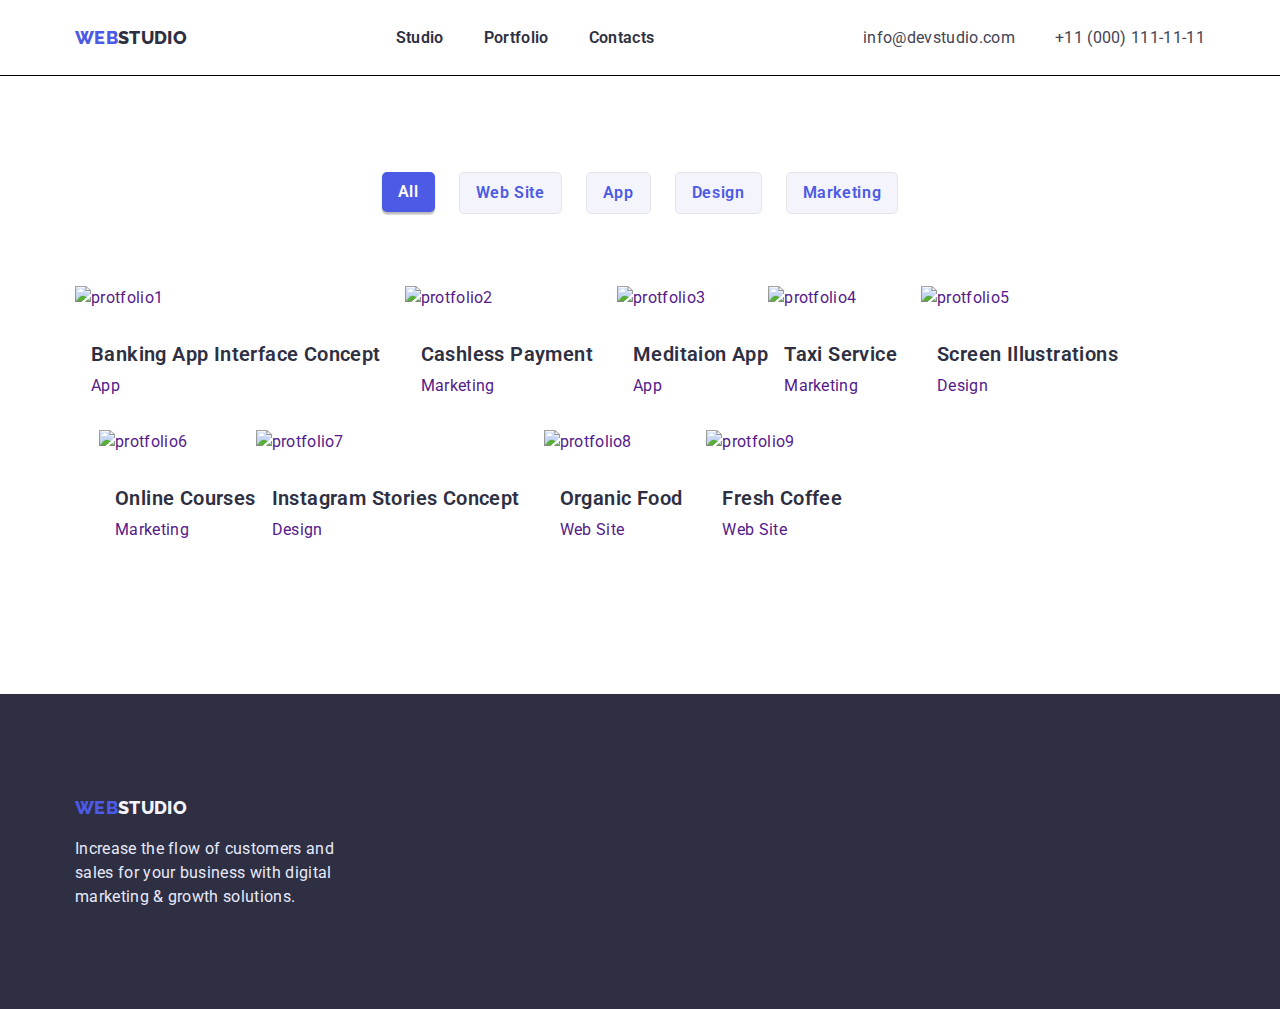
==== portfolio.html @ b4f987e5 "Update project 2 => project 3" ====
<!DOCTYPE html>
<html lang="en">
  <head>
    <meta charset="UTF-8" />
    <meta http-equiv="X-UA-Compatible" content="IE=edge" />
    <meta name="viewport" content="width=device-width, initial-scale=1.0" />
    <title>Document</title>
    <link rel="preconnect" href="https://fonts.googleapis.com" />
    <link rel="preconnect" href="https://fonts.gstatic.com" crossorigin />
    <link
      href="https://fonts.googleapis.com/css2?family=Raleway:wght@800&family=Roboto:wght@400;500;700&display=swap"
      rel="stylesheet"
    />
    <link rel="stylesheet" href="./css/style.css" />
  </head>
  <body>
    <header>
      <div class="container">
        <a class="logo link" href="./index.html"><span>web</span>studio</a>
        <nav class="nav">
          <ul class="nav-menu list">
            <li class="item">
              <a class="link" href="./index.html">Studio</a>
            </li>
            <li class="item">
              <a class="link" href="./portfolio.html">Portfolio</a>
            </li>
            <li class="item"><a class="link" href="">Contacts</a></li>
          </ul>
        </nav>
        <ul class="contacts list">
          <li class="item">
            <a class="link" href="mailto:info@devstudio.com"
              >info@devstudio.com</a
            >
          </li>
          <li class="item">
            <a class="link" href="tel:+110001111111">+11 (000) 111-11-11</a>
          </li>
        </ul>
      </div>
    </header>
    <main>
      <section class="portfolio">
        <div class="container">
          <ul class="buttons list">
            <li class="item"><button class="button primary">All</button></li>
            <li class="item"><button class="button secondary">Web Site</button></li>
            <li class="item"><button class="button secondary">App</button></li>
            <li class="item"><button class="button secondary">Design</button></li>
            <li class="item"><button class="button secondary">Marketing</button></li>
          </ul>
          
  
          <ul class="cards-projects list">
            <li class="item">
              <a class="link" href="">
                <img
                  src="./images/portfolio/protfolio1.jpg"
                  alt="protfolio1"
                  width="360"
                  height="300"
                />
                <div class="card-content">
                  <h3 class="title">Banking App Interface Concept</h3>
                  <p class="text">App</p>
                </div>
              </a>
            </li>
            <li class="item">
              <a class="link" href="">
                <img
                  src="./images/portfolio/protfolio2.jpg"
                  alt="protfolio2"
                  width="360"
                  height="300"
                />
                <div class="card-content">
                <h3 class="title">Cashless Payment</h3>
                <p class="text">Marketing</p>
              </a>
            </div>
            </li>
            <li class="item">
              <a class="link" href="">
                <img
                  src="./images/portfolio/protfolio3.jpg"
                  alt="protfolio3"
                  width="360"
                  height="300"
                />
                <div class="card-content">
                <h3 class="title">Meditaion App</h3>
                <p class="text">App</p>
              </a>
            </div>
            </li>
            <li class="item">
              <a class="link" href="">
                <img
                  src="./images/portfolio/protfolio4.jpg"
                  alt="protfolio4"
                  width="360"
                  height="300"
                />
                <div class="card-content">
                <h3 class="title">Taxi Service</h3>
                <p class="text">Marketing</p>
              </a>
            </div>
            </li>
            <li class="item">
              <a class="link" href="">
                <img
                  src="./images/portfolio/protfolio5.jpg"
                  alt="protfolio5"
                  width="360"
                  height="300"
                />
                <div class="card-content">
                <h3 class="title">Screen Illustrations</h3>
                <p class="text">Design</p>
              </a>
            </div>
            </li>
            <li class="item">
              <a class="link" href="">
                <img
                  src="./images/portfolio/protfolio6.jpg"
                  alt="protfolio6"
                  width="360"
                  height="300"
                />
                <div class="card-content">
                <h3 class="title">Online Courses</h3>
                <p class="text">Marketing</p>
              </a>
            </div>
            </li>
            <li class="item">
              <a class="link" href="">
                <img
                  src="./images/portfolio/protfolio7.jpg"
                  alt="protfolio7"
                  width="360"
                  height="300"
                />
                <div class="card-content">
                <h3 class="title">Instagram Stories Concept</h3>
                <p class="text">Design</p>
              </a>
            </div>
            </li>
            <li class="item">
              <a class="link" href="">
                <img
                  src="./images/portfolio/protfolio8.jpg"
                  alt="protfolio8"
                  width="360"
                  height="300"
                />
                <div class="card-content">
                <h3 class="title">Organic Food</h3>
                <p class="text">Web Site</p>
              </a>
            </div>
            </li>
            <li class="item">
              <a class="link" href="">
                <img
                  src="./images/portfolio/protfolio9.jpg"
                  alt="protfolio9"
                  width="360"
                  height="300"
                />
                <div class="card-content">
                <h3 class="title">Fresh Coffee</h3>
                <p class="text">Web Site</p>
              </a>
            </div>
            </li>
          </ul>
        </div>
      </section>
    </main>
    <footer>
      <div class="footer">
        <div class="container">
          <div class="box-footer">
            <a class="logo link" href="./index.html"><span>web</span>studio</a>
            <p class="text">
              Increase the flow of customers and sales for your business with
              digital marketing & growth solutions.
            </p>
          </div>
        </div>
      </div>
    </footer>
  </body>
</html>
---- css/style.css ----
:root {
  --text: #434455;
  --dark: #2e2f42;
  --primary-brand: #4d5ae5;
  --light: #f4f4fd;
  --accent: #e7e9fc;
  --secondary-color: #ffffff;
  --primary-bg-color: #ffffff;
  --portfolio-bg-color: #e5e5e5;
}

/* reset */

html {
  box-sizing: border-box;
}

*,
*::before,
*::after {
  box-sizing: inherit;
}

.list {
  list-style: none;
}

.link {
  text-decoration: none;
}

/* basic styles */

body {
  margin: 0;
  padding: 0;
  font-family: "Roboto", sans-serif;
  line-height: 1.5;
  letter-spacing: 0.02em;
  color: var(--text);
  background-color: var(--primary-bg-color);
}
h1 {
  margin-top: 0;
  margin-bottom: 0;
  font-size: 56px;
  font-weight: 600;
  line-height: 1.1;
  letter-spacing: 0.02em;
}

h2 {
  margin-top: 0;
  margin-bottom: 0;
  font-size: 36px;
  font-weight: 600;
  line-height: 1.1;
  letter-spacing: 0.02em;
}

h3 {
  margin-top: 0;
  margin-bottom: 0;
  font-size: 20px;
  font-weight: 600;
  line-height: 1.2;
  letter-spacing: 0.02em;
}

ul,
p {
  margin-top: 0;
  margin-bottom: 0;
}

ul {
  padding-inline-start: 0;
}

.container {
  width: 1160px;
  padding: 0 15px;
  margin: 0 auto;
}

/* header */

header > .container {
  padding-top: 24px;
  padding-bottom: 24px;
  display: flex;
  justify-content: space-between;
  align-items: center;
}

header {
  border-bottom: 1px solid #000000;
}
/* nav contacts */

.nav-menu {
  display: flex;
  justify-content: space-between;
}

.nav-menu > .item + .item,
.contacts > .item + .item {
  margin-left: 40px;
}

.contacts {
  display: flex;
  justify-content: space-between;
}

.logo {
  font-size: 18px;
  font-family: "Raleway", sans-serif;
  font-weight: 800;
  color: var(--dark);
  text-transform: uppercase;
}

.logo > span {
  color: var(--primary-brand);
}

.nav-menu .link {
  color: var(--dark);
  font-weight: 600;
}

.nav-menu .link:hover,
.nav-menu .link:focus {
  color: var(--text);
}

.nav-menu .link:active,
.contacts .link:active {
  color: var(--primary-brand);
}

.contacts .link {
  color: var(--text);
}

.contacts .link:hover,
.contacts .link:focus {
  color: var(--primary-brand);
}

/* main */

.header-section {
  margin-bottom: 120px;
  background-color: var(--dark);
}

.header-section .title {
  color: #ffffff;
  text-align: center;
}

.header-section > .container {
  padding: 192px 0;
  text-align: center;
}

.header-section h1 {
  margin-bottom: 48px;
}

/* title */

.title {
  color: var(--dark);
}

.section-team {
  background-color: var(--light);
}

/* portfolio */

.portfolio {
  padding-top: 96px;
  padding-bottom: 120px;
}

/* button */

.button {
  font-family: Roboto, sans-serif;
  font-size: 16px;
  font-weight: 600;
  line-height: 1.5;
  letter-spacing: 0.04em;
  cursor: pointer;
}

.header-section .button {
  padding: 16px 32px;
  align-items: center;
  line-height: 1.2;
  color: var(--secondary-color);
  background-color: var(--primary-brand);
  border: none;
  border-radius: 5px;
  /*box-shadow: 0px 4px 4px var(--dark);*/
}

.header-section .button:hover,
.header-section .button:focus {
  box-shadow: 0px 1px 6px rgba(46, 47, 66, 0.08),
    0px 1px 1px rgba(46, 47, 66, 0.16), 0px 2px 1px rgba(46, 47, 66, 0.08);
}

.header-section .button:active,
.buttons .button:active {
  background-color: #404bbf;
}

.button.primary {
  align-items: center;
  padding: 8px 16px;
  color: var(--secondary-color);
  background-color: var(--primary-brand);
  border: none;
  border-radius: 5px;
  box-shadow: 0px 3px 1px rgba(0, 0, 0, 0.1), 0px 2px 1px rgba(0, 0, 0, 0.08),
    0px 2px 2px rgba(0, 0, 0, 0.12);
}

.button.secondary {
  align-items: center;
  padding: 8px 16px;
  color: var(--primary-brand);
  background-color: var(--light);
  border: 1px solid var(--portfolio-bg-color);
  border-radius: 5px;
}

/* buttons */

.buttons {
  margin-bottom: 72px;
  display: flex;
  justify-content: center;
}

.buttons > .item + .item {
  margin-left: 24px;
}

.buttons .button:hover,
.buttons .button:focus {
  color: var(--primary-bg-color);
  background-color: var(--primary-brand);
  box-shadow: 0px 1px 6px rgba(46, 47, 66, 0.08),
    0px 1px 1px rgba(46, 47, 66, 0.16), 0px 2px 1px rgba(46, 47, 66, 0.08);
}

.buttons .button:active {
  color: var(--primary-bg-color);
  box-shadow: 0px 4px 4px rgba(0, 0, 0, 0.15);
}

/* about */

.about {
  margin-bottom: 120px;
}

.about-list {
  display: flex;
}

.about-list > .item + .item {
  margin-left: 24px;
}

/* projects */

.projects {
  margin-bottom: 120px;
  text-align: center;
}

.projects > .title {
  margin-bottom: 72px;
}

.projects-list {
  display: flex;
}

.projects-list > .item + .item {
  margin-left: 24px;
}

/* section-team */

.section-team {
  padding-top: 120px;
  padding-bottom: 120px;
  text-align: center;
}

/* cards-team ( in studio ) */

.cards-team {
  margin-top: 72px;
  display: flex;
}

.cards-team > .item {
  background-color: var(--primary-bg-color);
}

.cards-team > .item + .item {
  margin-left: 24px;
}

.cards-team .title {
  margin-top: 32px;
  margin-bottom: 8px;
  color: var(--dark);
}

.cards-team .text {
  color: var(--text);
}

/* cards-projects ( in portfolio) */

.cards-projects {
  display: flex;
  flex-wrap: wrap;
}
.cards-projects > .item:not(:nth-child(3n + 1)) {
  margin-left: 24px;
}

.cards-projects .card-content {
  padding-top: 32px;
  padding-left: 16px;
  padding-bottom: 32px;
}

.cards-projects .title {
  margin-bottom: 8px;
}
/* footer */

.footer {
  background-color: var(--dark);
}

.footer > .container {
  padding-top: 100px;
  padding-bottom: 100px;
}

.box-footer {
  max-width: 265px;
}

.box-footer > .logo {
  display: inline-block;
  margin-bottom: 16px;
  color: var(--light);
}
.box-footer > .text {
  color: var(--accent);
}
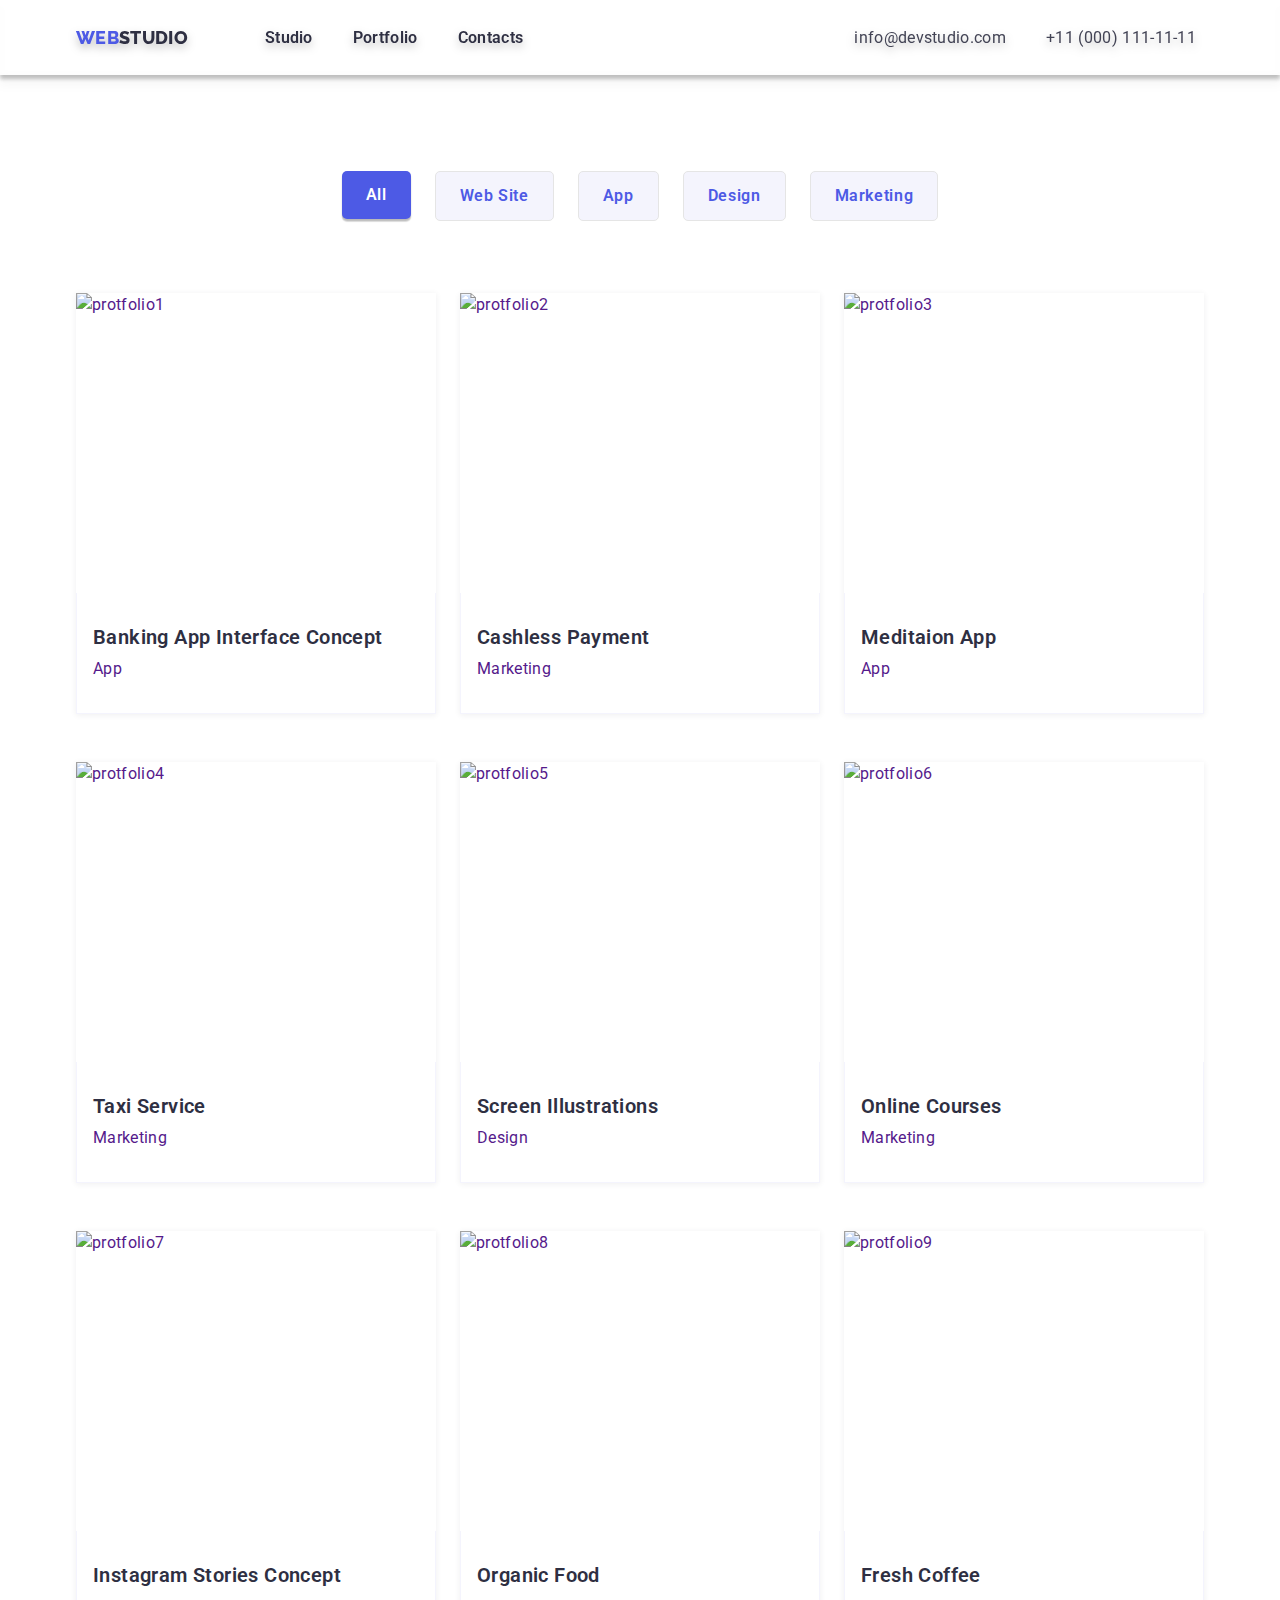
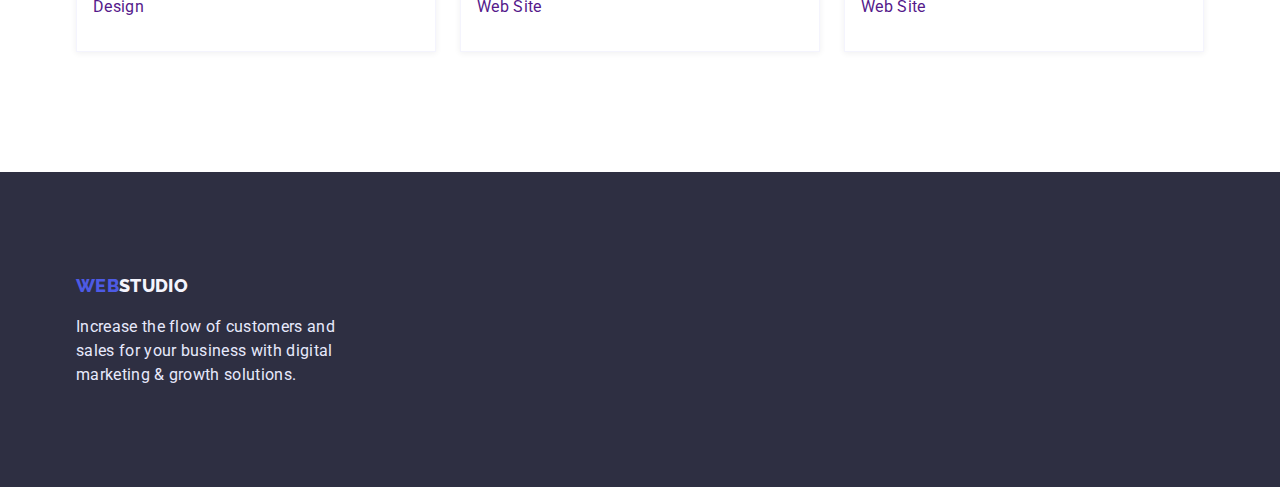
==== commit 6798642a: "Update mentor's recommendations" ====
--- a/portfolio.html
+++ b/portfolio.html
@@ -51,7 +51,6 @@
             <li class="item"><button class="button secondary">Marketing</button></li>
           </ul>
           
-  
           <ul class="cards-projects list">
             <li class="item">
               <a class="link" href="">
@@ -183,16 +182,14 @@
         </div>
       </section>
     </main>
-    <footer>
-      <div class="footer">
-        <div class="container">
-          <div class="box-footer">
-            <a class="logo link" href="./index.html"><span>web</span>studio</a>
-            <p class="text">
-              Increase the flow of customers and sales for your business with
-              digital marketing & growth solutions.
-            </p>
-          </div>
+    <footer class="footer">
+      <div class="container">
+        <div class="box-footer">
+          <a class="logo link" href="./index.html"><span>web</span>studio</a>
+          <p class="text">
+            Increase the flow of customers and sales for your business with
+            digital marketing & growth solutions.
+          </p>
         </div>
       </div>
     </footer>
--- a/css/style.css
+++ b/css/style.css
@@ -78,25 +78,31 @@
 }
 
 .container {
-  width: 1160px;
+  width: 1158px;
   padding: 0 15px;
   margin: 0 auto;
 }
 
 /* header */
+
+header {
+  box-shadow: 0px 4px 4px rgba(0, 0, 0, 0.25);
+  filter: drop-shadow(0px 4px 4px rgba(0, 0, 0, 0.25));
+}
 
 header > .container {
   padding-top: 24px;
   padding-bottom: 24px;
   display: flex;
-  justify-content: space-between;
   align-items: center;
 }
 
-header {
-  border-bottom: 1px solid #000000;
-}
 /* nav contacts */
+
+.nav {
+  margin-left: 77px;
+  margin-right: 331px;
+}
 
 .nav-menu {
   display: flex;
@@ -152,7 +158,8 @@
 /* main */
 
 .header-section {
-  margin-bottom: 120px;
+  padding: 192px 0;
+  text-align: center;
   background-color: var(--dark);
 }
 
@@ -161,11 +168,6 @@
   text-align: center;
 }
 
-.header-section > .container {
-  padding: 192px 0;
-  text-align: center;
-}
-
 .header-section h1 {
   margin-bottom: 48px;
 }
@@ -174,10 +176,6 @@
 
 .title {
   color: var(--dark);
-}
-
-.section-team {
-  background-color: var(--light);
 }
 
 /* portfolio */
@@ -220,26 +218,6 @@
   background-color: #404bbf;
 }
 
-.button.primary {
-  align-items: center;
-  padding: 8px 16px;
-  color: var(--secondary-color);
-  background-color: var(--primary-brand);
-  border: none;
-  border-radius: 5px;
-  box-shadow: 0px 3px 1px rgba(0, 0, 0, 0.1), 0px 2px 1px rgba(0, 0, 0, 0.08),
-    0px 2px 2px rgba(0, 0, 0, 0.12);
-}
-
-.button.secondary {
-  align-items: center;
-  padding: 8px 16px;
-  color: var(--primary-brand);
-  background-color: var(--light);
-  border: 1px solid var(--portfolio-bg-color);
-  border-radius: 5px;
-}
-
 /* buttons */
 
 .buttons {
@@ -250,6 +228,12 @@
 
 .buttons > .item + .item {
   margin-left: 24px;
+}
+
+.buttons .button {
+  align-items: center;
+  padding: 12px 24px;
+  border-radius: 5px;
 }
 
 .buttons .button:hover,
@@ -265,24 +249,46 @@
   box-shadow: 0px 4px 4px rgba(0, 0, 0, 0.15);
 }
 
+.button.primary {
+  color: var(--secondary-color);
+  background-color: var(--primary-brand);
+  border: none;
+  box-shadow: 0px 3px 1px rgba(0, 0, 0, 0.1), 0px 2px 1px rgba(0, 0, 0, 0.08),
+    0px 2px 2px rgba(0, 0, 0, 0.12);
+}
+
+.button.secondary {
+  color: var(--primary-brand);
+  background-color: var(--light);
+  border: 1px solid var(--portfolio-bg-color);
+}
 /* about */
 
 .about {
-  margin-bottom: 120px;
+  padding-top: 120px;
+  padding-bottom: 120px;
 }
 
 .about-list {
   display: flex;
+}
+
+.about-list > .item {
+  width: 264px;
 }
 
 .about-list > .item + .item {
   margin-left: 24px;
 }
 
+.about .title {
+  margin-bottom: 8px;
+}
+
 /* projects */
 
 .projects {
-  margin-bottom: 120px;
+  padding-bottom: 120px;
   text-align: center;
 }
 
@@ -298,12 +304,19 @@
   margin-left: 24px;
 }
 
-/* section-team */
+.projects-list img {
+  display: block;
+  max-width: 100%;
+  height: auto;
+}
+
+/* card-content */
 
 .section-team {
   padding-top: 120px;
   padding-bottom: 120px;
   text-align: center;
+  background-color: var(--light);
 }
 
 /* cards-team ( in studio ) */
@@ -314,6 +327,7 @@
 }
 
 .cards-team > .item {
+  padding-bottom: 32px;
   background-color: var(--primary-bg-color);
 }
 
@@ -336,10 +350,34 @@
 .cards-projects {
   display: flex;
   flex-wrap: wrap;
-}
-.cards-projects > .item:not(:nth-child(3n + 1)) {
+  row-gap: 48px;
+  column-gap: 24px;
+}
+
+.cards-projects > .item {
+  max-width: 360px;
+  box-shadow: 0px 1px 6px rgba(46, 47, 66, 0.08);
+  flex-basis: calc((100% - 24px) / 3);
+}
+
+.cards-projects img {
+  display: block;
+  max-width: 100%;
+  height: auto;
+}
+
+.cards-projects .card-content {
+  border: 0.5px solid #f4f4fd;
+  border-top: none;
+}
+/* .cards-projects > .item:not(:nth-child(3n + 1)) {
   margin-left: 24px;
 }
+
+.cards-projects > .item:nth-child(1),
+.item:nth-child(4) {
+  margin-bottom: 48px;
+} */
 
 .cards-projects .card-content {
   padding-top: 32px;
@@ -353,12 +391,9 @@
 /* footer */
 
 .footer {
-  background-color: var(--dark);
-}
-
-.footer > .container {
   padding-top: 100px;
   padding-bottom: 100px;
+  background-color: var(--dark);
 }
 
 .box-footer {
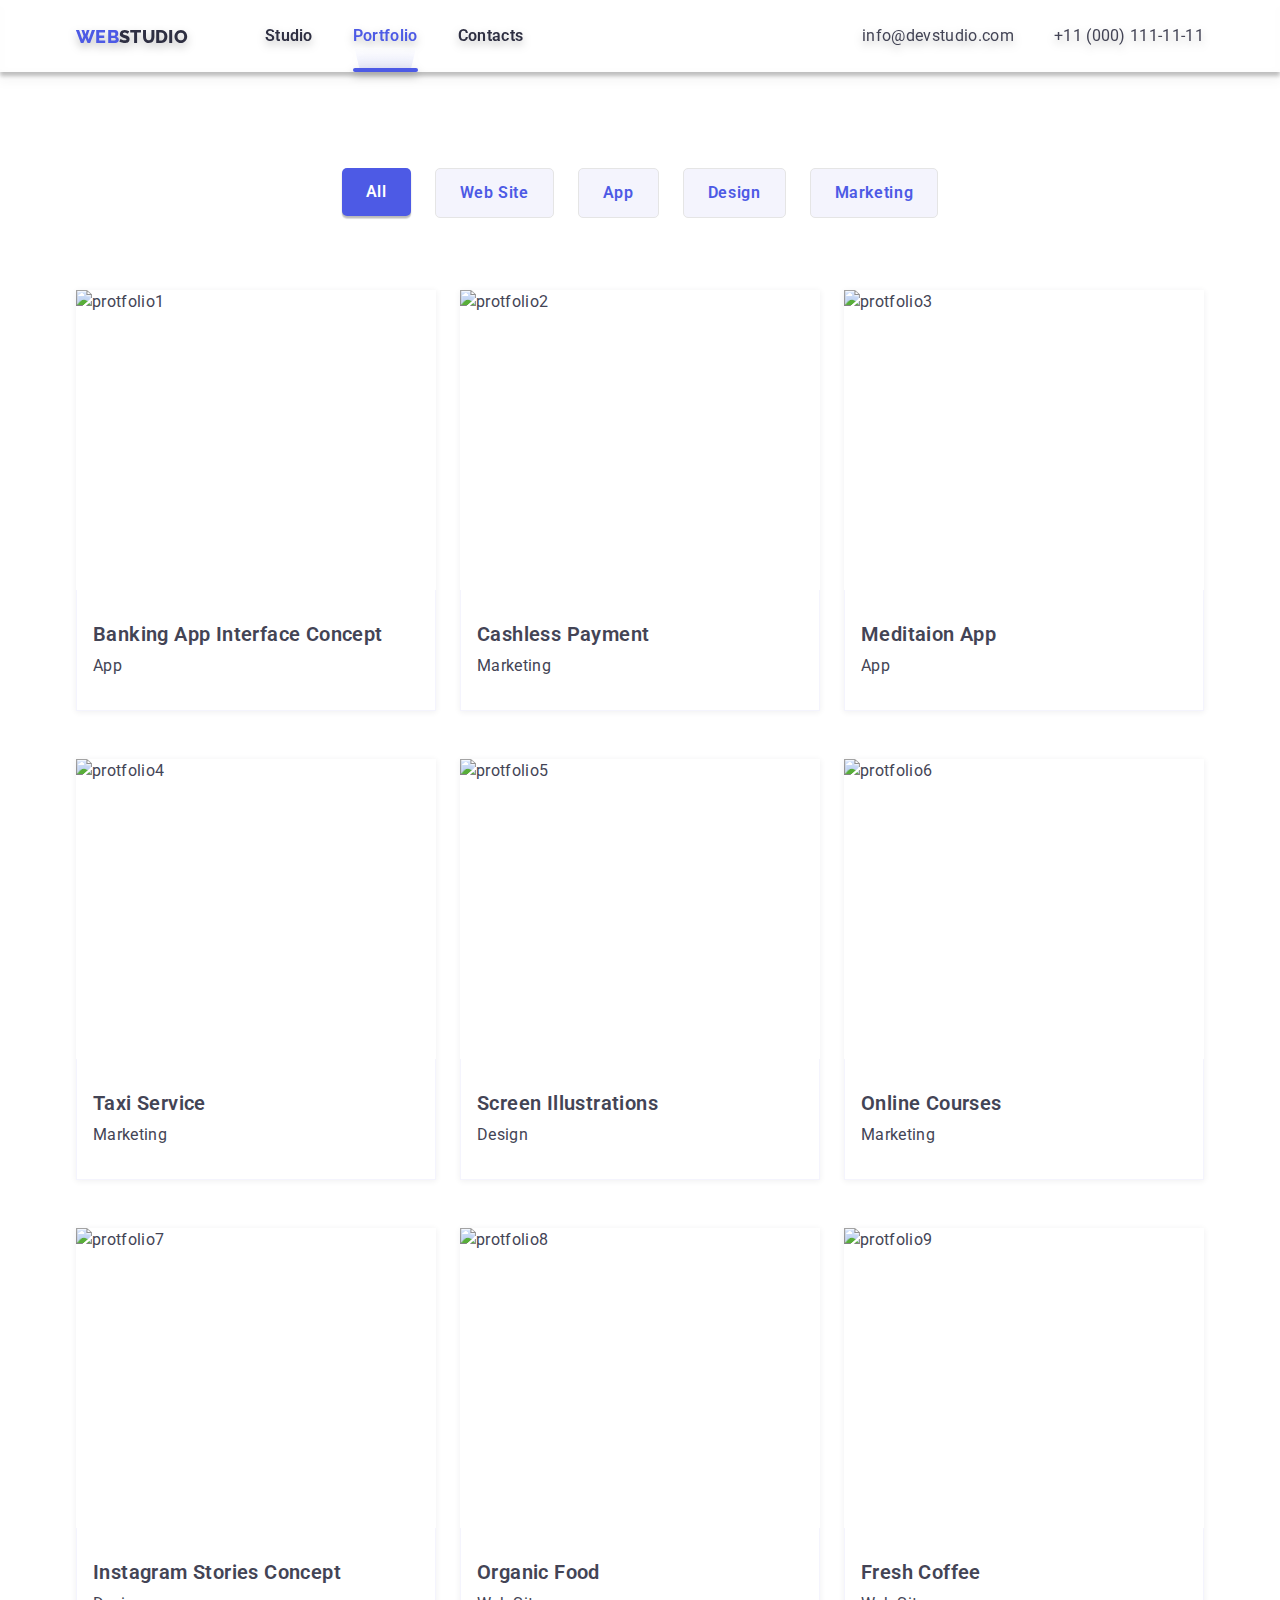
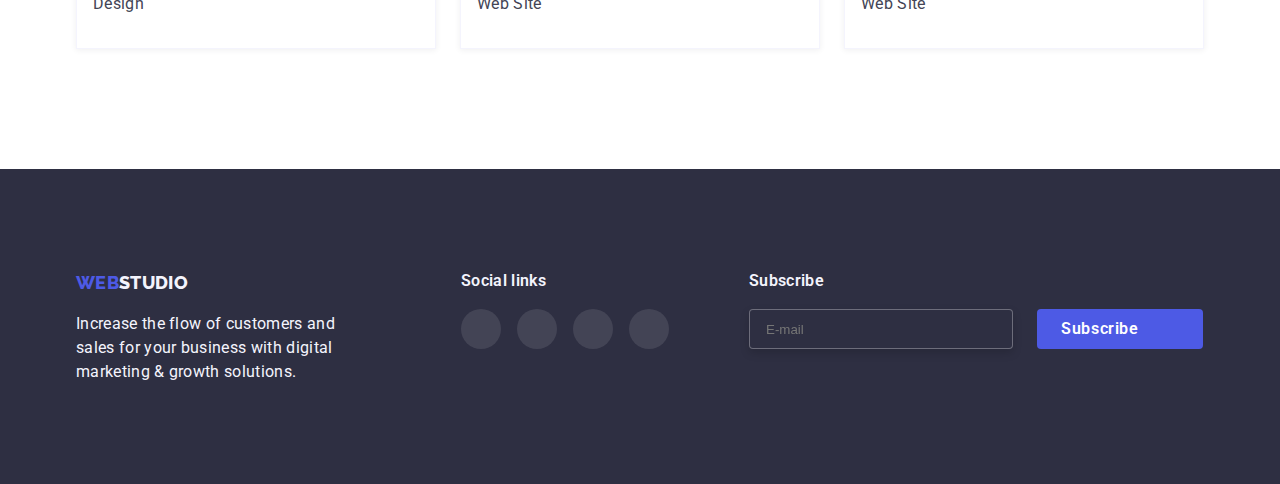
==== commit 9d661adb: "Update from mentor's recommendation" ====
--- a/portfolio.html
+++ b/portfolio.html
@@ -22,7 +22,8 @@
             <li class="item">
               <a class="link" href="./index.html">Studio</a>
             </li>
-            <li class="item">
+            <li class="item active-page">
+              <!-- в самому кінці стилів active-page -->
               <a class="link" href="./portfolio.html">Portfolio</a>
             </li>
             <li class="item"><a class="link" href="">Contacts</a></li>
@@ -45,138 +46,245 @@
         <div class="container">
           <ul class="buttons list">
             <li class="item"><button class="button primary">All</button></li>
-            <li class="item"><button class="button secondary">Web Site</button></li>
+            <li class="item">
+              <button class="button secondary">Web Site</button>
+            </li>
             <li class="item"><button class="button secondary">App</button></li>
-            <li class="item"><button class="button secondary">Design</button></li>
-            <li class="item"><button class="button secondary">Marketing</button></li>
+            <li class="item">
+              <button class="button secondary">Design</button>
+            </li>
+            <li class="item">
+              <button class="button secondary">Marketing</button>
+            </li>
           </ul>
-          
+
           <ul class="cards-projects list">
-            <li class="item">
-              <a class="link" href="">
-                <img
-                  src="./images/portfolio/protfolio1.jpg"
-                  alt="protfolio1"
-                  width="360"
-                  height="300"
-                />
-                <div class="card-content">
-                  <h3 class="title">Banking App Interface Concept</h3>
+            <li class="cards-projects-item">
+              <a class="cards-projects-item-link link" href="">
+                <div class="cards-projects-item-link-thumb-img">
+                  <img
+                    src="./images/portfolio/protfolio1.jpg"
+                    alt="protfolio1"
+                    width="360"
+                    height="300"
+                  />
+                  <div class="cards-projects-item-link-thumb-img-overflay">
+                    <p>
+                      14 Stylish and User-Friendly App Design Concepts · Task
+                      Manager App · Calorie Tracker App · Exotic Fruit Ecommerce
+                      App · Cloud Storage App
+                    </p>
+                  </div>
+                </div>
+                <div class="cards-projects-item-link-thumb-content">
+                  <h3 class="cards-projects-item-link-thumb-content-title">
+                    Banking App Interface Concept
+                  </h3>
+                  <p class="cards-projects-item-link-thumb-content-text">App</p>
+                </div>
+              </a>
+            </li>
+            <li class="cards-projects-item">
+              <a class="cards-projects-item-link link" href="">
+                <div class="cards-projects-item-link-thumb-img">
+                  <img
+                    src="./images/portfolio/protfolio2.jpg"
+                    alt="protfolio2"
+                    width="360"
+                    height="300"
+                  />
+                  <div class="cards-projects-item-link-thumb-img-overflay">
+                    <p>
+                      14 Stylish and User-Friendly App Design Concepts · Task
+                      Manager App · Calorie Tracker App · Exotic Fruit Ecommerce
+                      App · Cloud Storage App
+                    </p>
+                  </div>
+                </div>
+                <div class="cards-projects-item-link-thumb-content">
+                  <h3 class="cards-projects-item-link-thumb-content-title">
+                    Cashless Payment
+                  </h3>
+                  <p class="cards-projects-item-link-thumb-content-text">
+                    Marketing
+                  </p>
+                </div>
+              </a>
+            </li>
+            <li class="cards-projects-item">
+              <a class="cards-projects-item-link link" href="">
+                <div class="cards-projects-item-link-thumb-img">
+                  <img
+                    src="./images/portfolio/protfolio3.jpg"
+                    alt="protfolio3"
+                    width="360"
+                    height="300"
+                  />
+                  <div class="cards-projects-item-link-thumb-img-overflay">
+                    <p>
+                      14 Stylish and User-Friendly App Design Concepts · Task
+                      Manager App · Calorie Tracker App · Exotic Fruit Ecommerce
+                      App · Cloud Storage App
+                    </p>
+                  </div>
+                </div>
+                <div class="cards-projects-item-link-thumb-content">
+                  <h3 class="cards-projects-item-link-thumb-content-title">
+                    Meditaion App
+                  </h3>
                   <p class="text">App</p>
                 </div>
               </a>
             </li>
-            <li class="item">
-              <a class="link" href="">
-                <img
-                  src="./images/portfolio/protfolio2.jpg"
-                  alt="protfolio2"
-                  width="360"
-                  height="300"
-                />
-                <div class="card-content">
-                <h3 class="title">Cashless Payment</h3>
-                <p class="text">Marketing</p>
-              </a>
-            </div>
-            </li>
-            <li class="item">
-              <a class="link" href="">
-                <img
-                  src="./images/portfolio/protfolio3.jpg"
-                  alt="protfolio3"
-                  width="360"
-                  height="300"
-                />
-                <div class="card-content">
-                <h3 class="title">Meditaion App</h3>
-                <p class="text">App</p>
-              </a>
-            </div>
-            </li>
-            <li class="item">
-              <a class="link" href="">
-                <img
-                  src="./images/portfolio/protfolio4.jpg"
-                  alt="protfolio4"
-                  width="360"
-                  height="300"
-                />
-                <div class="card-content">
-                <h3 class="title">Taxi Service</h3>
-                <p class="text">Marketing</p>
-              </a>
-            </div>
-            </li>
-            <li class="item">
-              <a class="link" href="">
-                <img
-                  src="./images/portfolio/protfolio5.jpg"
-                  alt="protfolio5"
-                  width="360"
-                  height="300"
-                />
-                <div class="card-content">
-                <h3 class="title">Screen Illustrations</h3>
-                <p class="text">Design</p>
-              </a>
-            </div>
-            </li>
-            <li class="item">
-              <a class="link" href="">
-                <img
-                  src="./images/portfolio/protfolio6.jpg"
-                  alt="protfolio6"
-                  width="360"
-                  height="300"
-                />
-                <div class="card-content">
-                <h3 class="title">Online Courses</h3>
-                <p class="text">Marketing</p>
-              </a>
-            </div>
-            </li>
-            <li class="item">
-              <a class="link" href="">
-                <img
-                  src="./images/portfolio/protfolio7.jpg"
-                  alt="protfolio7"
-                  width="360"
-                  height="300"
-                />
-                <div class="card-content">
-                <h3 class="title">Instagram Stories Concept</h3>
-                <p class="text">Design</p>
-              </a>
-            </div>
-            </li>
-            <li class="item">
-              <a class="link" href="">
-                <img
-                  src="./images/portfolio/protfolio8.jpg"
-                  alt="protfolio8"
-                  width="360"
-                  height="300"
-                />
-                <div class="card-content">
-                <h3 class="title">Organic Food</h3>
-                <p class="text">Web Site</p>
-              </a>
-            </div>
-            </li>
-            <li class="item">
-              <a class="link" href="">
-                <img
-                  src="./images/portfolio/protfolio9.jpg"
-                  alt="protfolio9"
-                  width="360"
-                  height="300"
-                />
-                <div class="card-content">
-                <h3 class="title">Fresh Coffee</h3>
-                <p class="text">Web Site</p>
-              </a>
-            </div>
+            <li class="cards-projects-item">
+              <a class="cards-projects-item-link link" href="">
+                <div class="cards-projects-item-link-thumb-img">
+                  <img
+                    src="./images/portfolio/protfolio4.jpg"
+                    alt="protfolio4"
+                    width="360"
+                    height="300"
+                  />
+                  <div class="cards-projects-item-link-thumb-img-overflay">
+                    <p>
+                      14 Stylish and User-Friendly App Design Concepts · Task
+                      Manager App · Calorie Tracker App · Exotic Fruit Ecommerce
+                      App · Cloud Storage App
+                    </p>
+                  </div>
+                </div>
+                <div class="cards-projects-item-link-thumb-content">
+                  <h3 class="cards-projects-item-link-thumb-content-title">
+                    Taxi Service
+                  </h3>
+                  <p class="text">Marketing</p>
+                </div>
+              </a>
+            </li>
+            <li class="cards-projects-item">
+              <a class="cards-projects-item-link link" href="">
+                <div class="cards-projects-item-link-thumb-img">
+                  <img
+                    src="./images/portfolio/protfolio5.jpg"
+                    alt="protfolio5"
+                    width="360"
+                    height="300"
+                  />
+                  <div class="cards-projects-item-link-thumb-img-overflay">
+                    <p>
+                      14 Stylish and User-Friendly App Design Concepts · Task
+                      Manager App · Calorie Tracker App · Exotic Fruit Ecommerce
+                      App · Cloud Storage App
+                    </p>
+                  </div>
+                </div>
+                <div class="cards-projects-item-link-thumb-content">
+                  <h3 class="cards-projects-item-link-thumb-content-title">
+                    Screen Illustrations
+                  </h3>
+                  <p class="text">Design</p>
+                </div>
+              </a>
+            </li>
+            <li class="cards-projects-item">
+              <a class="cards-projects-item-link link" href="">
+                <div class="cards-projects-item-link-thumb-img">
+                  <img
+                    src="./images/portfolio/protfolio6.jpg"
+                    alt="protfolio6"
+                    width="360"
+                    height="300"
+                  />
+                  <div class="cards-projects-item-link-thumb-img-overflay">
+                    <p>
+                      14 Stylish and User-Friendly App Design Concepts · Task
+                      Manager App · Calorie Tracker App · Exotic Fruit Ecommerce
+                      App · Cloud Storage App
+                    </p>
+                  </div>
+                </div>
+                <div class="cards-projects-item-link-thumb-content">
+                  <h3 class="cards-projects-item-link-thumb-content-title">
+                    Online Courses
+                  </h3>
+                  <p class="text">Marketing</p>
+                </div>
+              </a>
+            </li>
+            <li class="cards-projects-item">
+              <a class="cards-projects-item-link link" href="">
+                <div class="cards-projects-item-link-thumb-img">
+                  <img
+                    src="./images/portfolio/protfolio7.jpg"
+                    alt="protfolio7"
+                    width="360"
+                    height="300"
+                  />
+                  <div class="cards-projects-item-link-thumb-img-overflay">
+                    <p>
+                      14 Stylish and User-Friendly App Design Concepts · Task
+                      Manager App · Calorie Tracker App · Exotic Fruit Ecommerce
+                      App · Cloud Storage App
+                    </p>
+                  </div>
+                </div>
+                <div class="cards-projects-item-link-thumb-content">
+                  <h3 class="cards-projects-item-link-thumb-content-title">
+                    Instagram Stories Concept
+                  </h3>
+                  <p class="text">Design</p>
+                </div>
+              </a>
+            </li>
+            <li class="cards-projects-item">
+              <a class="cards-projects-item-link link" href="">
+                <div class="cards-projects-item-link-thumb-img">
+                  <img
+                    src="./images/portfolio/protfolio8.jpg"
+                    alt="protfolio8"
+                    width="360"
+                    height="300"
+                  />
+                  <div class="cards-projects-item-link-thumb-img-overflay">
+                    <p>
+                      14 Stylish and User-Friendly App Design Concepts · Task
+                      Manager App · Calorie Tracker App · Exotic Fruit Ecommerce
+                      App · Cloud Storage App
+                    </p>
+                  </div>
+                </div>
+                <div class="cards-projects-item-link-thumb-content">
+                  <h3 class="cards-projects-item-link-thumb-content-title">
+                    Organic Food
+                  </h3>
+                  <p class="text">Web Site</p>
+                </div>
+              </a>
+            </li>
+            <li class="cards-projects-item">
+              <a class="cards-projects-item-link link" href="">
+                <div class="cards-projects-item-link-thumb-img">
+                  <img
+                    src="./images/portfolio/protfolio9.jpg"
+                    alt="protfolio9"
+                    width="360"
+                    height="300"
+                  />
+                  <div class="cards-projects-item-link-thumb-img-overflay">
+                    <p>
+                      14 Stylish and User-Friendly App Design Concepts · Task
+                      Manager App · Calorie Tracker App · Exotic Fruit Ecommerce
+                      App · Cloud Storage App
+                    </p>
+                  </div>
+                </div>
+                <div class="cards-projects-item-link-thumb-content">
+                  <h3 class="cards-projects-item-link-thumb-content-title">
+                    Fresh Coffee
+                  </h3>
+                  <p class="text">Web Site</p>
+                </div>
+              </a>
             </li>
           </ul>
         </div>
@@ -191,6 +299,67 @@
             digital marketing & growth solutions.
           </p>
         </div>
+        <div class="footer-media">
+          <h4 class="footer-media-headline">Social links</h4>
+          <ul class="footer-media-social list">
+            <li class="footer-media-social-item">
+              <a href="" class="footer-media-social-item-link">
+                <svg class="footer-media-social-item-link-icon icon-instagram">
+                  <use href="./images/icons.svg#icon-instagram"></use>
+                </svg>
+              </a>
+            </li>
+            <li class="footer-media-social-item">
+              <a href="" class="footer-media-social-item-link">
+                <svg
+                  class="footer-media-social-item-link-icon icon-twitter"
+                  width="24"
+                  height="24"
+                >
+                  <use href="./images/icons.svg#icon-twitter"></use>
+                </svg>
+              </a>
+            </li>
+            <li class="footer-media-social-item">
+              <a href="" class="footer-media-social-item-link">
+                <svg
+                  class="footer-media-social-item-link-icon icon-facebook"
+                  width="24"
+                  height="24"
+                >
+                  <use href="./images/icons.svg#icon-facebook"></use>
+                </svg>
+              </a>
+            </li>
+            <li class="footer-media-social-item">
+              <a href="" class="footer-media-social-item-link">
+                <svg
+                  class="footer-media-social-item-link-icon icon-linkedin"
+                  width="24"
+                  height="24"
+                >
+                  <use href="./images/icons.svg#icon-linkedin"></use>
+                </svg>
+              </a>
+            </li>
+          </ul>
+        </div>
+        <div class="subscribe">
+          <h4 class="subscribe-title">Subscribe</h4>
+          <form class="subscribe-form">
+            <input
+              class="subscribe-form-label-email"
+              type="email"
+              placeholder="E-mail"
+            />
+            <button class="subscribe-form-label-button button" type="submit">
+              Subscribe
+              <svg class="subscribe-form-label-icon" width="24" height="24">
+                <use href="./images/icons.svg#icon-airplane"></use>
+              </svg>
+            </button>
+          </form>
+        </div>
       </div>
     </footer>
   </body>
--- a/css/style.css
+++ b/css/style.css
@@ -1,12 +1,17 @@
 :root {
+  --primary-brand: #4d5ae5;
+  --present-state: #404bbf;
+  --dark: #2e2f42;
+  --success: #31d0aa;
   --text: #434455;
-  --dark: #2e2f42;
-  --primary-brand: #4d5ae5;
+  --subtle-text: #8e8f99;
+  --accent: #e7e9fc;
   --light: #f4f4fd;
-  --accent: #e7e9fc;
   --secondary-color: #ffffff;
   --primary-bg-color: #ffffff;
   --portfolio-bg-color: #e5e5e5;
+
+  --timing-function: cubic-bezier(0.4, 0, 0.2, 1);
 }
 
 /* reset */
@@ -67,6 +72,15 @@
   letter-spacing: 0.02em;
 }
 
+h4 {
+  margin-top: 0;
+  margin-bottom: 0;
+  font-size: 16px;
+  font-weight: 500;
+  line-height: 1.5;
+  letter-spacing: 0.02em;
+}
+
 ul,
 p {
   margin-top: 0;
@@ -83,6 +97,244 @@
   margin: 0 auto;
 }
 
+/* modal */
+
+.backdrop {
+  position: fixed;
+  top: 0;
+  left: 0;
+  z-index: 1;
+
+  width: 100%;
+  height: 100%;
+
+  background-color: rgba(46, 47, 66, 0.4);
+
+  opacity: 1;
+  transition: opacity 250ms var(--timing-function);
+}
+
+.backdrop.is-hidden {
+  opacity: 0;
+  pointer-events: none;
+}
+
+.backdrop.is-hidden .backdrop-modal {
+  transform: translate(-50%, -50%) scale(0.9);
+}
+
+.backdrop-modal {
+  position: absolute;
+  top: 50%;
+  left: 50%;
+  padding: 72px 24px 24px;
+  transform: translate(-50%, -50%) scale(1);
+  transition: transform 250ms var(--timing-function);
+
+  min-width: 408px;
+  min-height: 576px;
+
+  background-color: #fcfcfc;
+  box-shadow: 0px 1px 1px rgba(0, 0, 0, 0.14), 0px 1px 3px rgba(0, 0, 0, 0.12),
+    0px 2px 1px rgba(0, 0, 0, 0.2);
+  border-radius: 4px;
+}
+
+/* button close modal */
+
+.backdrop-modal-close {
+  position: absolute;
+  top: 24px;
+  right: 24px;
+
+  width: 24px;
+  height: 24px;
+
+  background-color: #ffffff;
+  border: none;
+  cursor: pointer;
+}
+
+.backdrop-modal-close:active .backdrop-modal-close-svg {
+  opacity: 0;
+}
+
+.backdrop-modal-close:active .backdrop-modal-close-svg.actice {
+  opacity: 1;
+}
+
+.backdrop-modal-close-svg {
+  position: absolute;
+  top: 50%;
+  left: 50%;
+  transform: translate(-50%, -50%);
+  width: 24px;
+  height: 24px;
+}
+
+.backdrop-modal-close-svg.actice {
+  opacity: 0;
+}
+
+/* modal title */
+
+.backdrop-modal-title {
+  margin-bottom: 16px;
+
+  text-align: center;
+  color: var(--dark);
+}
+
+/* modal form */
+
+.backdrop-modal-form {
+  display: flex;
+  flex-direction: column;
+}
+
+/* conteiner inputs */
+
+.backdrop-modal-form-container {
+  display: flex;
+  flex-direction: column;
+  row-gap: 8px;
+  margin-bottom: 16px;
+
+  color: var(--subtle-text);
+}
+
+.backdrop-modal-form-container-lable:hover,
+.backdrop-modal-form-container-lable:focus-within {
+  color: var(--primary-brand);
+}
+
+.backdrop-modal-form-container-lable-input {
+  position: relative;
+  margin-top: 4px;
+}
+
+.backdrop-modal-form-container-lable:hover .form-text {
+  border: 1px solid var(--primary-brand);
+  outline: 1px solid var(--primary-brand);
+}
+
+.backdrop-modal-form-container-lable:hover .form-icon {
+  fill: var(--primary-brand);
+}
+
+.form-text {
+  display: block;
+  width: 100%;
+  height: 40px;
+  padding-left: 38px;
+
+  border: 1px solid rgba(33, 33, 33, 0.2);
+  border-radius: 4px;
+  transition: border 250ms var(--timing-function);
+}
+
+.form-icon {
+  position: absolute;
+  top: 50%;
+  left: 16px;
+  transform: translateY(-50%);
+  width: 18px;
+  height: 24px;
+  transition: fill 250ms var(--timing-function);
+}
+
+.form-text:hover,
+.form-text:focus,
+.form-text:active {
+  border: 1px solid var(--primary-brand);
+  outline: 1px solid var(--primary-brand);
+}
+
+.form-text:hover ~ .form-icon,
+.form-text:focus ~ .form-icon {
+  fill: var(--primary-brand);
+}
+
+.form-text:not(:placeholder-shown) ~ .form-icon {
+  opacity: 0;
+}
+
+textarea.form-text {
+  height: 120px;
+  margin-top: 4px;
+  padding-top: 8px;
+  padding-left: 16px;
+
+  resize: none;
+}
+
+/* modal policy */
+
+.backdrop-modal-form-policy {
+  position: relative;
+  padding-left: 24px;
+  color: #757575;
+}
+
+.visually-hidden {
+  position: absolute;
+  width: 1px;
+  height: 1px;
+  margin: -1px;
+  border: 0;
+  padding: 0;
+
+  white-space: nowrap;
+  clip-path: inset(100%);
+  clip: rect(0 0 0 0);
+  overflow: hidden;
+}
+
+.backdrop-modal-form-policy-link {
+  color: var(--primary-brand);
+}
+.backdrop-modal-form-policy-icon {
+  position: absolute;
+  top: 50%;
+  left: 0;
+  transform: translateY(-50%);
+  width: 16px;
+  height: 16px;
+}
+
+.backdrop-modal-form-policy-icon.disagree {
+  border: 1.25px solid #2e2f42;
+  border-radius: 2px;
+}
+
+.backdrop-modal-form-policy-icon.agree {
+  opacity: 0;
+}
+
+.backdrop-modal-form-policy-checkbox:checked
+  ~ .backdrop-modal-form-policy-icon.agree {
+  opacity: 1;
+}
+
+.backdrop-modal-form-policy-checkbox:checked
+  ~ .backdrop-modal-form-policy-icon.disagree {
+  opacity: 0;
+}
+
+/* modal button submit */
+
+.backdrop-modal-form-sumbmit {
+  padding: 16px 32px;
+  margin: 24px auto 0;
+
+  color: #ffffff;
+  background-color: var(--primary-brand);
+  transition: background-color 250ms var(--timing-function);
+
+  box-shadow: 0px 4px 4px rgba(0, 0, 0, 0.15);
+  border-radius: 4px;
+  border: var(--primary-brand);
+}
 /* header */
 
 header {
@@ -91,8 +343,6 @@
 }
 
 header > .container {
-  padding-top: 24px;
-  padding-bottom: 24px;
   display: flex;
   align-items: center;
 }
@@ -101,7 +351,6 @@
 
 .nav {
   margin-left: 77px;
-  margin-right: 331px;
 }
 
 .nav-menu {
@@ -117,12 +366,13 @@
 .contacts {
   display: flex;
   justify-content: space-between;
+  margin-left: auto;
 }
 
 .logo {
   font-size: 18px;
+  font-weight: 800;
   font-family: "Raleway", sans-serif;
-  font-weight: 800;
   color: var(--dark);
   text-transform: uppercase;
 }
@@ -132,8 +382,13 @@
 }
 
 .nav-menu .link {
+  display: block;
+  padding-top: 24px;
+  padding-bottom: 24px;
+
   color: var(--dark);
   font-weight: 600;
+  transition: color 250ms var(--timing-function);
 }
 
 .nav-menu .link:hover,
@@ -146,8 +401,50 @@
   color: var(--primary-brand);
 }
 
+/* active page */
+
+.active-page .link {
+  position: relative;
+  color: var(--primary-brand);
+  transition: color 250ms var(--timing-function);
+}
+
+.active-page .link:hover {
+  color: var(--primary-brand);
+}
+
+.active-page .link::after {
+  /* активна сторінка */
+  content: "";
+  position: absolute;
+  bottom: 0;
+  left: 0;
+  width: 100%;
+  height: 4px;
+
+  border-radius: 2px;
+  background-color: var(--primary-brand);
+}
+
+.active-page .link::before {
+  content: "";
+  position: absolute;
+  bottom: 4px;
+  top: 0;
+  left: 0;
+  width: 100%;
+
+  background: linear-gradient(
+    /* це та clip-path дає тінь */ to top,
+    rgba(72, 90, 229, 0.3) -50%,
+    rgba(72, 90, 229, 0) 30%
+  );
+  clip-path: polygon(10% 100%, -10% 15px, 110% 15px, 90% 100%);
+}
+
 .contacts .link {
   color: var(--text);
+  transition: color 250ms var(--timing-function);
 }
 
 .contacts .link:hover,
@@ -157,18 +454,30 @@
 
 /* main */
 
-.header-section {
+/* hero */
+
+.hero {
+  max-width: 1440px;
+  margin-left: auto;
+  margin-right: auto;
   padding: 192px 0;
   text-align: center;
-  background-color: var(--dark);
-}
-
-.header-section .title {
+  background-image: linear-gradient(
+      rgba(46, 47, 66, 0.7),
+      rgba(46, 47, 66, 0.7)
+    ),
+    url("../images/people-office.jpg");
+  background-size: cover;
+  background-repeat: no-repeat;
+  background-position: center;
+}
+
+.hero .title {
   color: #ffffff;
   text-align: center;
 }
 
-.header-section h1 {
+.hero h1 {
   margin-bottom: 48px;
 }
 
@@ -194,9 +503,11 @@
   line-height: 1.5;
   letter-spacing: 0.04em;
   cursor: pointer;
-}
-
-.header-section .button {
+  transition: background-color 250ms var(--timing-function),
+    box-shadow 250ms var(--timing-function);
+}
+
+.hero .button {
   padding: 16px 32px;
   align-items: center;
   line-height: 1.2;
@@ -204,18 +515,20 @@
   background-color: var(--primary-brand);
   border: none;
   border-radius: 5px;
-  /*box-shadow: 0px 4px 4px var(--dark);*/
-}
-
-.header-section .button:hover,
-.header-section .button:focus {
+  /* box-shadow: 0px 4px 4px var(--dark); */
+  transition: box-shadow 250ms var(--timing-function);
+}
+
+.button:hover,
+.button:focus {
   box-shadow: 0px 1px 6px rgba(46, 47, 66, 0.08),
     0px 1px 1px rgba(46, 47, 66, 0.16), 0px 2px 1px rgba(46, 47, 66, 0.08);
 }
 
-.header-section .button:active,
-.buttons .button:active {
+.button:active,
+.button:active {
   background-color: #404bbf;
+  box-shadow: 0px 4px 4px rgba(0, 0, 0, 0.15);
 }
 
 /* buttons */
@@ -234,6 +547,9 @@
   align-items: center;
   padding: 12px 24px;
   border-radius: 5px;
+  transition: color 250ms var(--timing-function),
+    background-color 250ms var(--timing-function),
+    box-shadow 250ms var(--timing-function);
 }
 
 .buttons .button:hover,
@@ -281,6 +597,21 @@
   margin-left: 24px;
 }
 
+.about .picture {
+  padding-top: 24px;
+  padding-bottom: 24px;
+  margin-bottom: 8px;
+  background-color: var(--light);
+}
+
+.about .icon {
+  display: block;
+  width: 64px;
+  height: 64px;
+  margin-left: auto;
+  margin-right: auto;
+}
+
 .about .title {
   margin-bottom: 8px;
 }
@@ -292,7 +623,7 @@
   text-align: center;
 }
 
-.projects > .title {
+.projects .title {
   margin-bottom: 72px;
 }
 
@@ -310,7 +641,7 @@
   height: auto;
 }
 
-/* card-content */
+/* cards-projects-item-link-thumb-content */
 
 .section-team {
   padding-top: 120px;
@@ -319,6 +650,8 @@
   background-color: var(--light);
 }
 
+/* section-team */
+
 /* cards-team ( in studio ) */
 
 .cards-team {
@@ -329,10 +662,18 @@
 .cards-team > .item {
   padding-bottom: 32px;
   background-color: var(--primary-bg-color);
+
+  box-shadow: 0px 1px 6px rgba(46, 47, 66, 0.08),
+    0px 1px 1px rgba(46, 47, 66, 0.16), 0px 2px 1px rgba(46, 47, 66, 0.08);
+  border-radius: 0px 0px 4px 4px;
 }
 
 .cards-team > .item + .item {
   margin-left: 24px;
+}
+
+.cards-team img {
+  display: block;
 }
 
 .cards-team .title {
@@ -345,6 +686,118 @@
   color: var(--text);
 }
 
+/* social-links */
+
+.social-links {
+  display: flex;
+  justify-content: center;
+  margin-top: 8px;
+  gap: 24px;
+}
+
+.social-links .media-link {
+  display: block;
+  padding: 12px;
+  border-radius: 50%;
+  background-color: var(--primary-brand);
+  color: var(--light);
+  transition: background-color 250ms var(--timing-function);
+}
+
+.social-links .media-link:hover,
+.social-links .media-link:focus {
+  background-color: var(--present-state);
+}
+
+.social-links .icon {
+  display: block;
+  width: 16px;
+  height: 16px;
+  fill: currentColor;
+}
+
+/* Customers */
+
+.customers {
+  padding-top: 120px;
+  padding-bottom: 120px;
+
+  text-align: center;
+}
+
+.customers .title {
+  margin-bottom: 72px;
+
+  font-weight: 700;
+  line-height: 1.2;
+  letter-spacing: 0.03em;
+}
+
+/* customers-list */
+
+.customers .customers-list {
+  display: flex;
+  justify-content: center;
+  gap: 24px;
+}
+
+.customers-list .customers-link {
+  display: flex;
+  justify-content: center;
+  align-items: center;
+  width: 168px;
+  height: 88px;
+
+  border: 1px solid var(--subtle-text);
+  border-radius: 4px;
+  color: var(--subtle-text);
+}
+.customers-list .customers-link {
+  color: #8e8f99;
+  transition: color, border-color 250ms var(--timing-function);
+}
+
+.customers-list .customers-link:hover,
+.customers-list .customers-link:focus {
+  color: var(--primary-brand);
+  border-color: var(--primary-brand);
+}
+
+.customers-link .icon {
+  fill: currentColor;
+  transition: color 250ms var(--timing-function);
+}
+
+.customers-link > .icon-yaco {
+  width: 41px;
+  height: 47px;
+}
+
+.customers-link > .icon-taglinehere {
+  width: 40px;
+  height: 52px;
+}
+
+.customers-link > .icon-company {
+  width: 44px;
+  height: 41px;
+}
+
+.customers-link > .icon-foster {
+  width: 84px;
+  height: 41px;
+}
+
+.customers-link > .icon-brand {
+  width: 63px;
+  height: 45px;
+}
+
+.customers-link > .icon-tagline {
+  width: 94px;
+  height: 44px;
+}
+
 /* cards-projects ( in portfolio) */
 
 .cards-projects {
@@ -354,39 +807,68 @@
   column-gap: 24px;
 }
 
-.cards-projects > .item {
+.cards-projects-item {
   max-width: 360px;
   box-shadow: 0px 1px 6px rgba(46, 47, 66, 0.08);
   flex-basis: calc((100% - 24px) / 3);
-}
-
-.cards-projects img {
+
+  transition: box-shadow 250ms var(--timing-function);
+}
+
+.cards-projects-item:hover,
+.cards-projects-item:focus {
+  box-shadow: 0px 1px 6px rgba(46, 47, 66, 0.08),
+    0px 1px 1px rgba(46, 47, 66, 0.16), 0px 2px 1px rgba(46, 47, 66, 0.08);
+}
+
+.cards-projects-item-link {
+  color: var(--text);
+}
+
+.cards-projects-item-link-thumb-img {
+  position: relative;
+  width: 100%;
+  overflow: hidden;
+}
+
+.cards-projects-item-link-thumb-img img {
   display: block;
   max-width: 100%;
   height: auto;
 }
 
-.cards-projects .card-content {
-  border: 0.5px solid #f4f4fd;
-  border-top: none;
-}
-/* .cards-projects > .item:not(:nth-child(3n + 1)) {
-  margin-left: 24px;
-}
-
-.cards-projects > .item:nth-child(1),
-.item:nth-child(4) {
-  margin-bottom: 48px;
-} */
-
-.cards-projects .card-content {
+.cards-projects-item-link-thumb-img-overflay {
+  position: absolute;
+  top: 100%;
+  left: 0;
+  width: 100%;
+  height: 100%;
+  padding: 40px 32px 0;
+  transform: translateY(0);
+
+  transition: transform 250ms var(--timing-function);
+
+  color: var(--light);
+  background-color: var(--primary-brand);
+}
+
+.cards-projects-item-link:hover .cards-projects-item-link-thumb-img-overflay,
+.cards-projects-item-link:focus .cards-projects-item-link-thumb-img-overflay {
+  transform: translateY(-100%);
+}
+
+.cards-projects-item-link-thumb-content {
   padding-top: 32px;
   padding-left: 16px;
   padding-bottom: 32px;
-}
-
-.cards-projects .title {
+
+  border: 0.5px solid #f4f4fd;
+  border-top: none;
+}
+.cards-projects-item-link-thumb-content-title {
   margin-bottom: 8px;
+}
+.cards-projects-item-link-thumb-content-text {
 }
 /* footer */
 
@@ -394,6 +876,11 @@
   padding-top: 100px;
   padding-bottom: 100px;
   background-color: var(--dark);
+  color: var(--light);
+}
+
+.footer > .container {
+  display: flex;
 }
 
 .box-footer {
@@ -405,6 +892,82 @@
   margin-bottom: 16px;
   color: var(--light);
 }
-.box-footer > .text {
-  color: var(--accent);
-}
+
+/* media */
+
+.footer-media {
+  margin-left: 120px;
+}
+
+.footer-media-headline,
+.subscribe-title {
+  font-weight: 600;
+}
+
+.footer-media-social {
+  display: flex;
+  margin-top: 16px;
+  gap: 16px;
+}
+
+.footer-media-social-item-link {
+  display: block;
+  padding: 8px;
+
+  color: var(--light);
+  background-color: rgba(255, 255, 255, 0.1);
+  border-radius: 50%;
+  transition: background-color 250ms var(--timing-function);
+}
+
+.footer-media-social-item-link-icon {
+  display: block;
+  width: 24px;
+  height: 24px;
+}
+.footer-media-social-item-link:hover,
+.footer-media-social-item-link:focus {
+  border-color: var(--success);
+  background-color: var(--success);
+}
+
+/* subscribe */
+
+.subscribe {
+  margin-left: 80px;
+}
+.subscribe-title {
+  margin-bottom: 16px;
+}
+.subscribe-form {
+  display: flex;
+  gap: 24px;
+}
+
+.subscribe-form-label-email {
+  width: 264px;
+  height: 40px;
+  padding-left: 16px;
+
+  color: rgba(255, 255, 255, 0.6);
+  background-color: var(--dark);
+
+  border: 1px solid rgba(255, 255, 255, 0.3);
+  filter: drop-shadow(0px 4px 4px rgba(0, 0, 0, 0.15));
+  border-radius: 4px;
+}
+.subscribe-form-label-button {
+  display: flex;
+  align-items: center;
+  padding: 8px 24px;
+  gap: 16px;
+
+  color: #ffffff;
+  background-color: var(--primary-brand);
+
+  border: var(--primary-brand);
+  border-radius: 4px;
+}
+
+.subscribe-form-label-icon {
+}
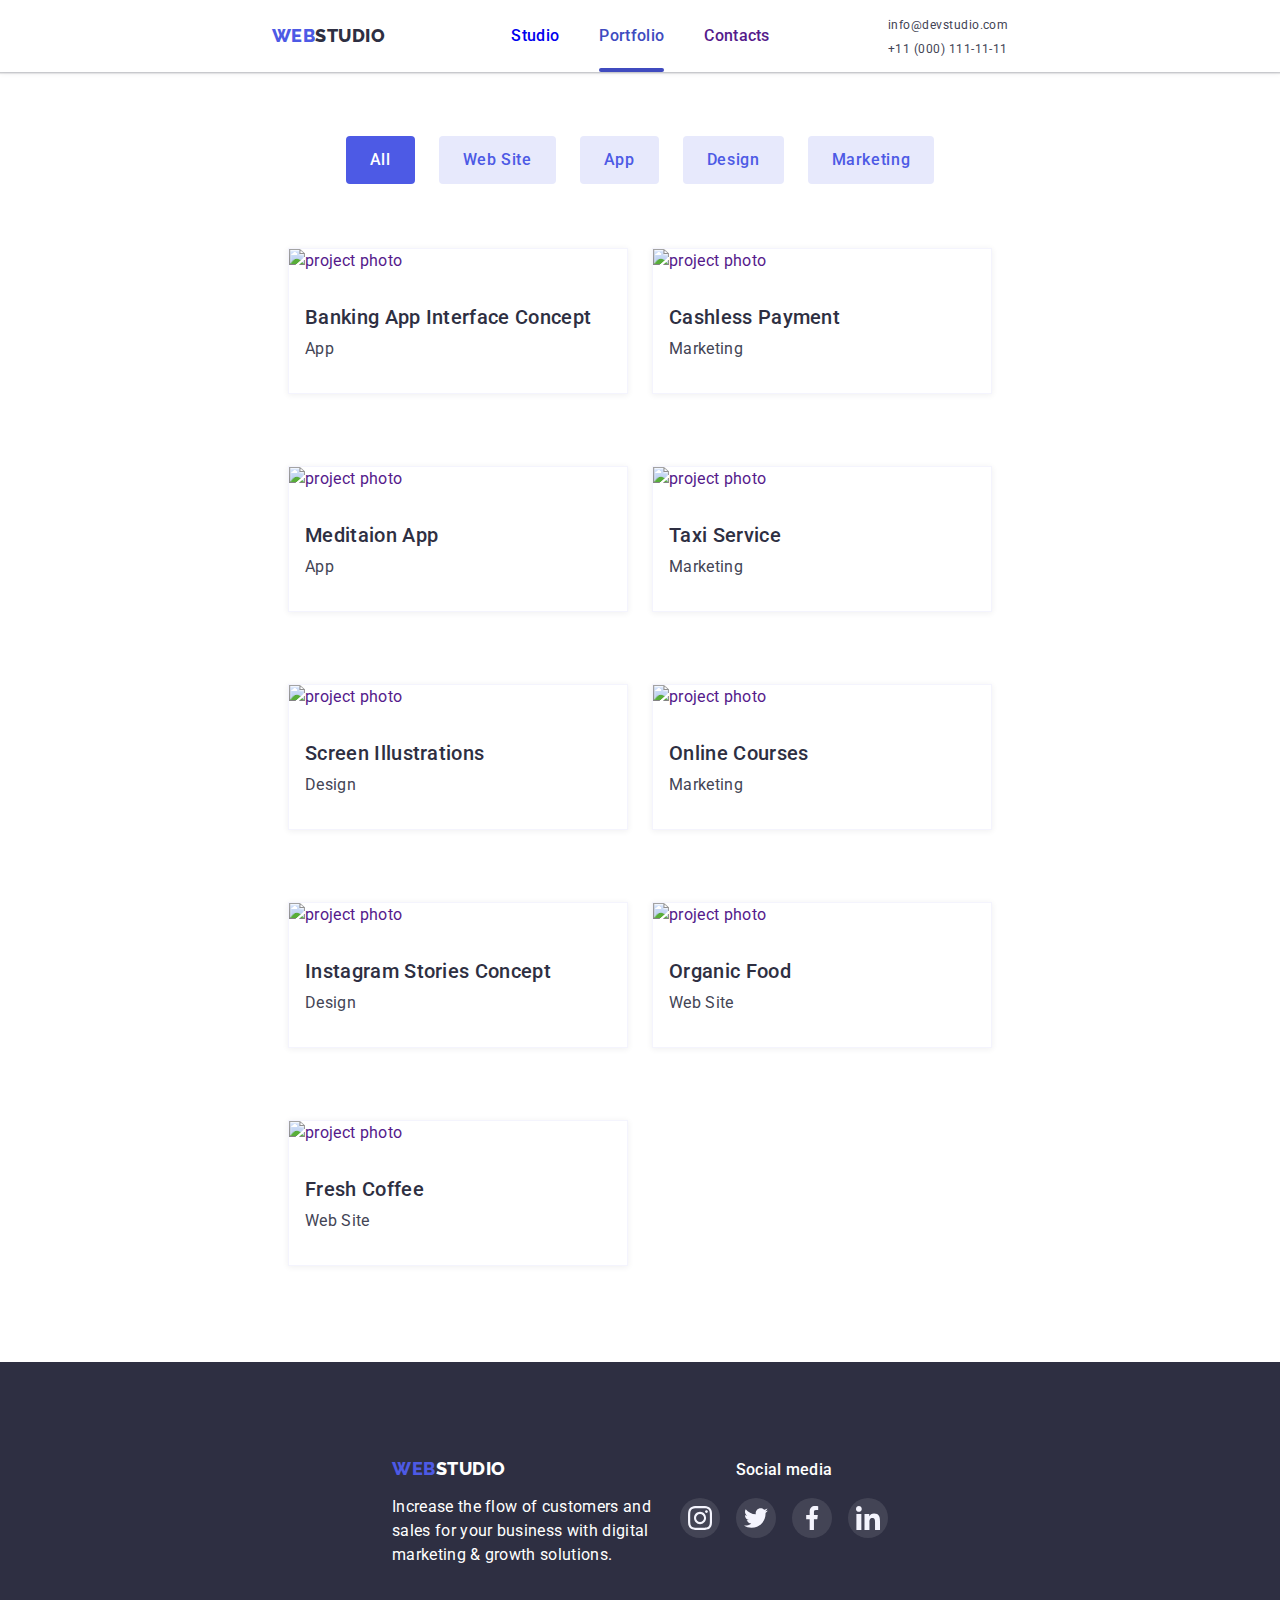
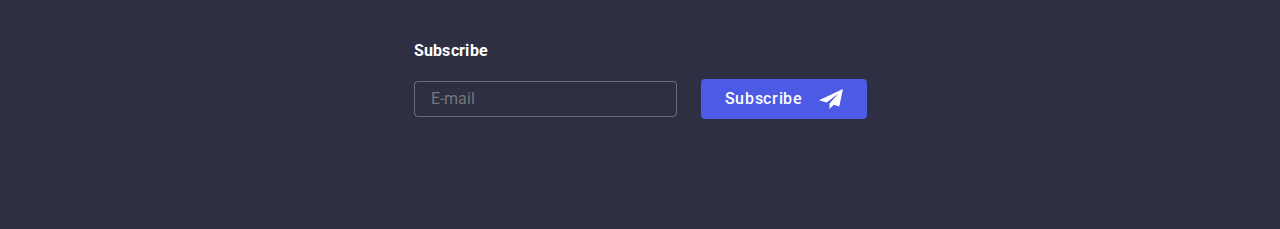
==== commit f8bfe746: "first commit without optimization img and background img" ====
--- a/portfolio.html
+++ b/portfolio.html
@@ -11,32 +11,43 @@
       href="https://fonts.googleapis.com/css2?family=Raleway:wght@800&family=Roboto:wght@400;500;700&display=swap"
       rel="stylesheet"
     />
+    <link
+      rel="stylesheet"
+      href="https://cdnjs.cloudflare.com/ajax/libs/modern-normalize/1.1.0/modern-normalize.min.css"
+    />
     <link rel="stylesheet" href="./css/style.css" />
   </head>
   <body>
     <header>
       <div class="container">
-        <a class="logo link" href="./index.html"><span>web</span>studio</a>
-        <nav class="nav">
-          <ul class="nav-menu list">
-            <li class="item">
-              <a class="link" href="./index.html">Studio</a>
-            </li>
-            <li class="item active-page">
-              <!-- в самому кінці стилів active-page -->
-              <a class="link" href="./portfolio.html">Portfolio</a>
-            </li>
-            <li class="item"><a class="link" href="">Contacts</a></li>
+        <a href="./index.html" class="logo link"><span>web</span>studio</a>
+        <button class="btn-menu" type="button" data-menu-button>
+          <svg class="btn-menu-icon" width="32" height="22">
+            <use href="./images/icons.svg#icon-hamburger"></use>
+          </svg>
+        </button>
+        <nav class="nav-menu">
+          <ul class="nav-menu-list">
+            <li class="nav-menu-list-item">
+              <a href="./index.html" class="link">Studio</a>
+            </li>
+            <li class="nav-menu-list-item active">
+              <a href="./portfolio.html" class="link">Portfolio</a>
+            </li>
+            <li class="nav-menu-list-item">
+              <a href="" class="link">Contacts</a>
+            </li>
           </ul>
         </nav>
-        <ul class="contacts list">
-          <li class="item">
-            <a class="link" href="mailto:info@devstudio.com"
+
+        <ul class="contacts-list">
+          <li class="contacts-list-item">
+            <a href="mailto:info@devstudio.com" class="link"
               >info@devstudio.com</a
             >
           </li>
-          <li class="item">
-            <a class="link" href="tel:+110001111111">+11 (000) 111-11-11</a>
+          <li class="contacts-list-item">
+            <a href="tel:+110001111111" class="link">+11 (000) 111-11-11</a>
           </li>
         </ul>
       </div>
@@ -44,245 +55,251 @@
     <main>
       <section class="portfolio">
         <div class="container">
-          <ul class="buttons list">
-            <li class="item"><button class="button primary">All</button></li>
-            <li class="item">
-              <button class="button secondary">Web Site</button>
-            </li>
-            <li class="item"><button class="button secondary">App</button></li>
-            <li class="item">
-              <button class="button secondary">Design</button>
-            </li>
-            <li class="item">
-              <button class="button secondary">Marketing</button>
+          <ul class="portfolio-categories">
+            <li class="portfolio-categories-item">
+              <button
+                class="portfolio-categories-item-btn active"
+                type="button"
+              >
+                All
+              </button>
+            </li>
+            <li class="portfolio-categories-item">
+              <button class="portfolio-categories-item-btn" type="button">
+                Web Site
+              </button>
+            </li>
+            <li class="portfolio-categories-item">
+              <button class="portfolio-categories-item-btn" type="button">
+                App
+              </button>
+            </li>
+            <li class="portfolio-categories-item">
+              <button class="portfolio-categories-item-btn" type="button">
+                Design
+              </button>
+            </li>
+            <li class="portfolio-categories-item">
+              <button class="portfolio-categories-item-btn" type="button">
+                Marketing
+              </button>
             </li>
           </ul>
 
-          <ul class="cards-projects list">
-            <li class="cards-projects-item">
-              <a class="cards-projects-item-link link" href="">
-                <div class="cards-projects-item-link-thumb-img">
-                  <img
+          <ul class="portfolio-projects">
+            <li class="portfolio-projects-item">
+              <a href="" class="portfolio-projects-item-link link">
+                <div class="portfolio-projects-item-link-thumb">
+                  <img
+                    class="portfolio-projects-item-link-thumb-img"
                     src="./images/portfolio/protfolio1.jpg"
-                    alt="protfolio1"
-                    width="360"
-                    height="300"
-                  />
-                  <div class="cards-projects-item-link-thumb-img-overflay">
-                    <p>
-                      14 Stylish and User-Friendly App Design Concepts · Task
-                      Manager App · Calorie Tracker App · Exotic Fruit Ecommerce
-                      App · Cloud Storage App
-                    </p>
-                  </div>
-                </div>
-                <div class="cards-projects-item-link-thumb-content">
-                  <h3 class="cards-projects-item-link-thumb-content-title">
+                    alt="project photo"
+                  />
+                  <div class="portfolio-projects-item-link-thumb-overlay">
+                    <p>
+                      14 Stylish and User-Friendly App Design Concepts · Task
+                      Manager App · Calorie Tracker App · Exotic Fruit Ecommerce
+                      App · Cloud Storage App
+                    </p>
+                  </div>
+                </div>
+                <div class="portfolio-projects-item-link-text">
+                  <h3 class="portfolio-projects-item-link-text-title">
                     Banking App Interface Concept
                   </h3>
-                  <p class="cards-projects-item-link-thumb-content-text">App</p>
-                </div>
-              </a>
-            </li>
-            <li class="cards-projects-item">
-              <a class="cards-projects-item-link link" href="">
-                <div class="cards-projects-item-link-thumb-img">
-                  <img
+                  <p>App</p>
+                </div>
+              </a>
+            </li>
+            <li class="portfolio-projects-item">
+              <a href="" class="portfolio-projects-item-link link">
+                <div class="portfolio-projects-item-link-thumb">
+                  <img
+                    class="portfolio-projects-item-link-thumb-img"
                     src="./images/portfolio/protfolio2.jpg"
-                    alt="protfolio2"
-                    width="360"
-                    height="300"
-                  />
-                  <div class="cards-projects-item-link-thumb-img-overflay">
-                    <p>
-                      14 Stylish and User-Friendly App Design Concepts · Task
-                      Manager App · Calorie Tracker App · Exotic Fruit Ecommerce
-                      App · Cloud Storage App
-                    </p>
-                  </div>
-                </div>
-                <div class="cards-projects-item-link-thumb-content">
-                  <h3 class="cards-projects-item-link-thumb-content-title">
+                    alt="project photo"
+                  />
+                  <div class="portfolio-projects-item-link-thumb-overlay">
+                    <p>
+                      14 Stylish and User-Friendly App Design Concepts · Task
+                      Manager App · Calorie Tracker App · Exotic Fruit Ecommerce
+                      App · Cloud Storage App
+                    </p>
+                  </div>
+                </div>
+                <div class="portfolio-projects-item-link-text">
+                  <h3 class="portfolio-projects-item-link-text-title">
                     Cashless Payment
                   </h3>
-                  <p class="cards-projects-item-link-thumb-content-text">
-                    Marketing
-                  </p>
-                </div>
-              </a>
-            </li>
-            <li class="cards-projects-item">
-              <a class="cards-projects-item-link link" href="">
-                <div class="cards-projects-item-link-thumb-img">
-                  <img
+                  <p>Marketing</p>
+                </div>
+              </a>
+            </li>
+            <li class="portfolio-projects-item">
+              <a href="" class="portfolio-projects-item-link link">
+                <div class="portfolio-projects-item-link-thumb">
+                  <img
+                    class="portfolio-projects-item-link-thumb-img"
                     src="./images/portfolio/protfolio3.jpg"
-                    alt="protfolio3"
-                    width="360"
-                    height="300"
-                  />
-                  <div class="cards-projects-item-link-thumb-img-overflay">
-                    <p>
-                      14 Stylish and User-Friendly App Design Concepts · Task
-                      Manager App · Calorie Tracker App · Exotic Fruit Ecommerce
-                      App · Cloud Storage App
-                    </p>
-                  </div>
-                </div>
-                <div class="cards-projects-item-link-thumb-content">
-                  <h3 class="cards-projects-item-link-thumb-content-title">
+                    alt="project photo"
+                  />
+                  <div class="portfolio-projects-item-link-thumb-overlay">
+                    <p>
+                      14 Stylish and User-Friendly App Design Concepts · Task
+                      Manager App · Calorie Tracker App · Exotic Fruit Ecommerce
+                      App · Cloud Storage App
+                    </p>
+                  </div>
+                </div>
+                <div class="portfolio-projects-item-link-text">
+                  <h3 class="portfolio-projects-item-link-text-title">
                     Meditaion App
                   </h3>
-                  <p class="text">App</p>
-                </div>
-              </a>
-            </li>
-            <li class="cards-projects-item">
-              <a class="cards-projects-item-link link" href="">
-                <div class="cards-projects-item-link-thumb-img">
-                  <img
+                  <p>App</p>
+                </div>
+              </a>
+            </li>
+            <li class="portfolio-projects-item">
+              <a href="" class="portfolio-projects-item-link link">
+                <div class="portfolio-projects-item-link-thumb">
+                  <img
+                    class="portfolio-projects-item-link-thumb-img"
                     src="./images/portfolio/protfolio4.jpg"
-                    alt="protfolio4"
-                    width="360"
-                    height="300"
-                  />
-                  <div class="cards-projects-item-link-thumb-img-overflay">
-                    <p>
-                      14 Stylish and User-Friendly App Design Concepts · Task
-                      Manager App · Calorie Tracker App · Exotic Fruit Ecommerce
-                      App · Cloud Storage App
-                    </p>
-                  </div>
-                </div>
-                <div class="cards-projects-item-link-thumb-content">
-                  <h3 class="cards-projects-item-link-thumb-content-title">
+                    alt="project photo"
+                  />
+                  <div class="portfolio-projects-item-link-thumb-overlay">
+                    <p>
+                      14 Stylish and User-Friendly App Design Concepts · Task
+                      Manager App · Calorie Tracker App · Exotic Fruit Ecommerce
+                      App · Cloud Storage App
+                    </p>
+                  </div>
+                </div>
+                <div class="portfolio-projects-item-link-text">
+                  <h3 class="portfolio-projects-item-link-text-title">
                     Taxi Service
                   </h3>
-                  <p class="text">Marketing</p>
-                </div>
-              </a>
-            </li>
-            <li class="cards-projects-item">
-              <a class="cards-projects-item-link link" href="">
-                <div class="cards-projects-item-link-thumb-img">
-                  <img
+                  <p>Marketing</p>
+                </div>
+              </a>
+            </li>
+            <li class="portfolio-projects-item">
+              <a href="" class="portfolio-projects-item-link link">
+                <div class="portfolio-projects-item-link-thumb">
+                  <img
+                    class="portfolio-projects-item-link-thumb-img"
                     src="./images/portfolio/protfolio5.jpg"
-                    alt="protfolio5"
-                    width="360"
-                    height="300"
-                  />
-                  <div class="cards-projects-item-link-thumb-img-overflay">
-                    <p>
-                      14 Stylish and User-Friendly App Design Concepts · Task
-                      Manager App · Calorie Tracker App · Exotic Fruit Ecommerce
-                      App · Cloud Storage App
-                    </p>
-                  </div>
-                </div>
-                <div class="cards-projects-item-link-thumb-content">
-                  <h3 class="cards-projects-item-link-thumb-content-title">
+                    alt="project photo"
+                  />
+                  <div class="portfolio-projects-item-link-thumb-overlay">
+                    <p>
+                      14 Stylish and User-Friendly App Design Concepts · Task
+                      Manager App · Calorie Tracker App · Exotic Fruit Ecommerce
+                      App · Cloud Storage App
+                    </p>
+                  </div>
+                </div>
+                <div class="portfolio-projects-item-link-text">
+                  <h3 class="portfolio-projects-item-link-text-title">
                     Screen Illustrations
                   </h3>
-                  <p class="text">Design</p>
-                </div>
-              </a>
-            </li>
-            <li class="cards-projects-item">
-              <a class="cards-projects-item-link link" href="">
-                <div class="cards-projects-item-link-thumb-img">
-                  <img
+                  <p>Design</p>
+                </div>
+              </a>
+            </li>
+            <li class="portfolio-projects-item">
+              <a href="" class="portfolio-projects-item-link link">
+                <div class="portfolio-projects-item-link-thumb">
+                  <img
+                    class="portfolio-projects-item-link-thumb-img"
                     src="./images/portfolio/protfolio6.jpg"
-                    alt="protfolio6"
-                    width="360"
-                    height="300"
-                  />
-                  <div class="cards-projects-item-link-thumb-img-overflay">
-                    <p>
-                      14 Stylish and User-Friendly App Design Concepts · Task
-                      Manager App · Calorie Tracker App · Exotic Fruit Ecommerce
-                      App · Cloud Storage App
-                    </p>
-                  </div>
-                </div>
-                <div class="cards-projects-item-link-thumb-content">
-                  <h3 class="cards-projects-item-link-thumb-content-title">
+                    alt="project photo"
+                  />
+                  <div class="portfolio-projects-item-link-thumb-overlay">
+                    <p>
+                      14 Stylish and User-Friendly App Design Concepts · Task
+                      Manager App · Calorie Tracker App · Exotic Fruit Ecommerce
+                      App · Cloud Storage App
+                    </p>
+                  </div>
+                </div>
+                <div class="portfolio-projects-item-link-text">
+                  <h3 class="portfolio-projects-item-link-text-title">
                     Online Courses
                   </h3>
-                  <p class="text">Marketing</p>
-                </div>
-              </a>
-            </li>
-            <li class="cards-projects-item">
-              <a class="cards-projects-item-link link" href="">
-                <div class="cards-projects-item-link-thumb-img">
-                  <img
+                  <p>Marketing</p>
+                </div>
+              </a>
+            </li>
+            <li class="portfolio-projects-item">
+              <a href="" class="portfolio-projects-item-link link">
+                <div class="portfolio-projects-item-link-thumb">
+                  <img
+                    class="portfolio-projects-item-link-thumb-img"
                     src="./images/portfolio/protfolio7.jpg"
-                    alt="protfolio7"
-                    width="360"
-                    height="300"
-                  />
-                  <div class="cards-projects-item-link-thumb-img-overflay">
-                    <p>
-                      14 Stylish and User-Friendly App Design Concepts · Task
-                      Manager App · Calorie Tracker App · Exotic Fruit Ecommerce
-                      App · Cloud Storage App
-                    </p>
-                  </div>
-                </div>
-                <div class="cards-projects-item-link-thumb-content">
-                  <h3 class="cards-projects-item-link-thumb-content-title">
+                    alt="project photo"
+                  />
+                  <div class="portfolio-projects-item-link-thumb-overlay">
+                    <p>
+                      14 Stylish and User-Friendly App Design Concepts · Task
+                      Manager App · Calorie Tracker App · Exotic Fruit Ecommerce
+                      App · Cloud Storage App
+                    </p>
+                  </div>
+                </div>
+                <div class="portfolio-projects-item-link-text">
+                  <h3 class="portfolio-projects-item-link-text-title">
                     Instagram Stories Concept
                   </h3>
-                  <p class="text">Design</p>
-                </div>
-              </a>
-            </li>
-            <li class="cards-projects-item">
-              <a class="cards-projects-item-link link" href="">
-                <div class="cards-projects-item-link-thumb-img">
-                  <img
+                  <p>Design</p>
+                </div>
+              </a>
+            </li>
+            <li class="portfolio-projects-item">
+              <a href="" class="portfolio-projects-item-link link">
+                <div class="portfolio-projects-item-link-thumb">
+                  <img
+                    class="portfolio-projects-item-link-thumb-img"
                     src="./images/portfolio/protfolio8.jpg"
-                    alt="protfolio8"
-                    width="360"
-                    height="300"
-                  />
-                  <div class="cards-projects-item-link-thumb-img-overflay">
-                    <p>
-                      14 Stylish and User-Friendly App Design Concepts · Task
-                      Manager App · Calorie Tracker App · Exotic Fruit Ecommerce
-                      App · Cloud Storage App
-                    </p>
-                  </div>
-                </div>
-                <div class="cards-projects-item-link-thumb-content">
-                  <h3 class="cards-projects-item-link-thumb-content-title">
+                    alt="project photo"
+                  />
+                  <div class="portfolio-projects-item-link-thumb-overlay">
+                    <p>
+                      14 Stylish and User-Friendly App Design Concepts · Task
+                      Manager App · Calorie Tracker App · Exotic Fruit Ecommerce
+                      App · Cloud Storage App
+                    </p>
+                  </div>
+                </div>
+                <div class="portfolio-projects-item-link-text">
+                  <h3 class="portfolio-projects-item-link-text-title">
                     Organic Food
                   </h3>
-                  <p class="text">Web Site</p>
-                </div>
-              </a>
-            </li>
-            <li class="cards-projects-item">
-              <a class="cards-projects-item-link link" href="">
-                <div class="cards-projects-item-link-thumb-img">
-                  <img
+                  <p>Web Site</p>
+                </div>
+              </a>
+            </li>
+            <li class="portfolio-projects-item">
+              <a href="" class="portfolio-projects-item-link link">
+                <div class="portfolio-projects-item-link-thumb">
+                  <img
+                    class="portfolio-projects-item-link-thumb-img"
                     src="./images/portfolio/protfolio9.jpg"
-                    alt="protfolio9"
-                    width="360"
-                    height="300"
-                  />
-                  <div class="cards-projects-item-link-thumb-img-overflay">
-                    <p>
-                      14 Stylish and User-Friendly App Design Concepts · Task
-                      Manager App · Calorie Tracker App · Exotic Fruit Ecommerce
-                      App · Cloud Storage App
-                    </p>
-                  </div>
-                </div>
-                <div class="cards-projects-item-link-thumb-content">
-                  <h3 class="cards-projects-item-link-thumb-content-title">
+                    alt="project photo"
+                  />
+                  <div class="portfolio-projects-item-link-thumb-overlay">
+                    <p>
+                      14 Stylish and User-Friendly App Design Concepts · Task
+                      Manager App · Calorie Tracker App · Exotic Fruit Ecommerce
+                      App · Cloud Storage App
+                    </p>
+                  </div>
+                </div>
+                <div class="portfolio-projects-item-link-text">
+                  <h3 class="portfolio-projects-item-link-text-title">
                     Fresh Coffee
                   </h3>
-                  <p class="text">Web Site</p>
+                  <p>Web Site</p>
                 </div>
               </a>
             </li>
@@ -292,52 +309,40 @@
     </main>
     <footer class="footer">
       <div class="container">
-        <div class="box-footer">
-          <a class="logo link" href="./index.html"><span>web</span>studio</a>
-          <p class="text">
+        <div class="footer-logo-box">
+          <a href="./index.html" class="logo link"><span>web</span>studio</a>
+          <p>
             Increase the flow of customers and sales for your business with
             digital marketing & growth solutions.
           </p>
         </div>
-        <div class="footer-media">
-          <h4 class="footer-media-headline">Social links</h4>
-          <ul class="footer-media-social list">
-            <li class="footer-media-social-item">
-              <a href="" class="footer-media-social-item-link">
-                <svg class="footer-media-social-item-link-icon icon-instagram">
+        <div class="footer-social-media">
+          <h4 class="footer-social-media-title">Social media</h4>
+          <ul class="footer-social-media-list">
+            <li class="footer-social-media-list-item">
+              <a href="" class="footer-social-media-list-item-link">
+                <svg class="footer-social-media-list-item-link-icon">
                   <use href="./images/icons.svg#icon-instagram"></use>
                 </svg>
               </a>
             </li>
-            <li class="footer-media-social-item">
-              <a href="" class="footer-media-social-item-link">
-                <svg
-                  class="footer-media-social-item-link-icon icon-twitter"
-                  width="24"
-                  height="24"
-                >
+            <li class="footer-social-media-list-item">
+              <a href="" class="footer-social-media-list-item-link">
+                <svg class="footer-social-media-list-item-link-icon">
                   <use href="./images/icons.svg#icon-twitter"></use>
                 </svg>
               </a>
             </li>
-            <li class="footer-media-social-item">
-              <a href="" class="footer-media-social-item-link">
-                <svg
-                  class="footer-media-social-item-link-icon icon-facebook"
-                  width="24"
-                  height="24"
-                >
+            <li class="footer-social-media-list-item">
+              <a href="" class="footer-social-media-list-item-link">
+                <svg class="footer-social-media-list-item-link-icon">
                   <use href="./images/icons.svg#icon-facebook"></use>
                 </svg>
               </a>
             </li>
-            <li class="footer-media-social-item">
-              <a href="" class="footer-media-social-item-link">
-                <svg
-                  class="footer-media-social-item-link-icon icon-linkedin"
-                  width="24"
-                  height="24"
-                >
+            <li class="footer-social-media-list-item">
+              <a href="" class="footer-social-media-list-item-link">
+                <svg class="footer-social-media-list-item-link-icon">
                   <use href="./images/icons.svg#icon-linkedin"></use>
                 </svg>
               </a>
@@ -348,13 +353,13 @@
           <h4 class="subscribe-title">Subscribe</h4>
           <form class="subscribe-form">
             <input
-              class="subscribe-form-label-email"
+              class="subscribe-form-text"
               type="email"
               placeholder="E-mail"
             />
-            <button class="subscribe-form-label-button button" type="submit">
+            <button class="subscribe-form-btn" type="submit">
               Subscribe
-              <svg class="subscribe-form-label-icon" width="24" height="24">
+              <svg class="subscribe-form-btn-icon">
                 <use href="./images/icons.svg#icon-airplane"></use>
               </svg>
             </button>
@@ -362,5 +367,76 @@
         </div>
       </div>
     </footer>
+    <div class="mobile-menu-container">
+      <div class="mobile-menu-container-content">
+        <button class="mobile-btn-menu-close" type="button">
+          <svg width="24" height="24">
+            <use
+              class="inactive"
+              href="./images/icons.svg#icon-close-not-selected"
+            ></use>
+            <use
+              class="active"
+              href="./images/icons.svg#icon-close-selected"
+            ></use>
+          </svg>
+        </button>
+        <nav class="mobile-nav-menu">
+          <ul class="mobile-nav-menu-list">
+            <li class="mobile-nav-menu-list-item">
+              <a href="./mobile-index.html" class="link">Studio</a>
+            </li>
+            <li class="mobile-nav-menu-list-item">
+              <a href="" class="link">Portfolio</a>
+            </li>
+            <li class="mobile-nav-menu-list-item">
+              <a href="" class="link">Contacts</a>
+            </li>
+          </ul>
+        </nav>
+
+        <ul class="mobile-contacts-list">
+          <li class="mobile-contacts-list-item">
+            <a href="tel:+110001111111" class="link">+11 (000) 111-11-11</a>
+          </li>
+          <li class="mobile-contacts-list-item">
+            <a href="mailto:info@devstudio.com" class="link"
+              >info@devstudio.com</a
+            >
+          </li>
+        </ul>
+        <ul class="contacts-media">
+          <li class="contacts-media-item">
+            <a href="" class="link">
+              <svg class="contacts-media-item-icon">
+                <use href="./images/icons.svg#icon-instagram"></use>
+              </svg>
+            </a>
+          </li>
+          <li class="contacts-media-item">
+            <a href="" class="link">
+              <svg class="contacts-media-item-icon">
+                <use href="./images/icons.svg#icon-twitter"></use>
+              </svg>
+            </a>
+          </li>
+          <li class="contacts-media-item">
+            <a href="" class="link">
+              <svg class="contacts-media-item-icon">
+                <use href="./images/icons.svg#icon-facebook"></use>
+              </svg>
+            </a>
+          </li>
+          <li class="contacts-media-item">
+            <a href="" class="link">
+              <svg class="contacts-media-item-icon">
+                <use href="./images/icons.svg#icon-linkedin"></use>
+              </svg>
+            </a>
+          </li>
+        </ul>
+      </div>
+    </div>
+    <script src="./js/mobile-menu.js"></script>
   </body>
 </html>
--- a/css/style.css
+++ b/css/style.css
@@ -7,7 +7,6 @@
   --subtle-text: #8e8f99;
   --accent: #e7e9fc;
   --light: #f4f4fd;
-  --secondary-color: #ffffff;
   --primary-bg-color: #ffffff;
   --portfolio-bg-color: #e5e5e5;
 
@@ -26,7 +25,19 @@
   box-sizing: inherit;
 }
 
-.list {
+h1,
+h2,
+h3,
+h4,
+h5,
+h6,
+p {
+  margin: 0;
+}
+
+ul {
+  margin: 0;
+  padding: 0;
   list-style: none;
 }
 
@@ -37,242 +48,478 @@
 /* basic styles */
 
 body {
-  margin: 0;
-  padding: 0;
   font-family: "Roboto", sans-serif;
+  font-weight: 400;
+  font-size: 16px;
   line-height: 1.5;
+
   letter-spacing: 0.02em;
   color: var(--text);
-  background-color: var(--primary-bg-color);
-}
-h1 {
-  margin-top: 0;
-  margin-bottom: 0;
-  font-size: 56px;
+}
+
+h2 {
+  font-weight: 700;
+  font-size: 36px;
+  line-height: 1.1;
+
+  color: var(--dark);
+}
+
+h3 {
+  font-size: 20px;
+  line-height: 1.2;
+
+  color: var(--dark);
+}
+/* header */
+
+header {
+  position: relative;
+  padding: 24px 0;
+
+  box-shadow: 0px 2px 1px rgba(46, 47, 66, 0.08),
+    0px 1px 1px rgba(46, 47, 66, 0.16), 0px 1px 6px rgba(46, 47, 66, 0.08);
+}
+
+.container {
+  max-width: 428px;
+  margin: 0 auto;
+  padding: 0 16px;
+}
+
+header > .container {
+  display: flex;
+  justify-content: space-between;
+  align-items: center;
+}
+/* logo */
+
+.logo {
+  font-family: "Raleway", sans-serif;
+  font-weight: 800;
+  font-size: 18px;
+  line-height: 1.17;
+
+  letter-spacing: 0.03em;
+  text-transform: uppercase;
+  color: var(--dark);
+}
+.logo span {
+  color: var(--primary-brand);
+}
+
+/* hamburger */
+
+.btn-menu,
+.mobile-btn-menu-close {
+  display: inline-flex;
+  padding: 0;
+
+  background-color: transparent;
+
+  border: none;
+  cursor: pointer;
+}
+.btn-menu-icon {
+}
+
+/* mobile-menu-container */
+
+.mobile-menu-container {
+  display: none;
+  position: fixed;
+  top: 0;
+  left: 0;
+  width: 100%;
+  height: 100%;
+  padding: 80px 40px 40px;
+
+  overflow-y: scroll;
+
+  background-color: #ffffff;
+}
+
+.mobile-menu-container.menu-open {
+  display: block;
+}
+
+.mobile-menu-container-content {
+  position: relative;
+  max-width: 448px;
+  margin: 0 auto;
+}
+
+/* .btn-menu.close */
+
+.mobile-btn-menu-close {
+  position: absolute;
+  top: -40px;
+  right: 0;
+}
+
+.mobile-btn-menu-close .active {
+  opacity: 0;
+}
+
+.mobile-btn-menu-close:active .active {
+  opacity: 1;
+}
+
+.mobile-btn-menu-close:active .inactive {
+  opacity: 0;
+}
+
+/* mobile-menu-container-content */
+
+/* mobile--nav-menu */
+
+.mobile-nav-menu {
+  margin-bottom: 284px;
+}
+.mobile-nav-menu-list {
+}
+.mobile-nav-menu-list-item:not(:last-child) {
+  margin-bottom: 40px;
+}
+
+.mobile-nav-menu-list-item .link {
+  font-weight: 700;
+  font-size: 36px;
+  line-height: 1.1;
+
+  color: var(--dark);
+
+  transition: color 250ms var(--timing-function);
+}
+
+.mobile-nav-menu-list-item .link:hover,
+.mobile-nav-menu-list-item .link:focus {
+  color: var(--present-state);
+}
+
+.mobile-nav-menu-list-item .link:focus {
+  outline: var(--present-state);
+}
+
+/* mobile-contacts */
+
+/* mobile-contacts-list */
+.mobile-contacts-list {
+  margin-bottom: 48px;
+}
+.mobile-contacts-list-item:not(:last-child) {
+  margin-bottom: 40px;
+}
+
+.mobile-contacts-list-item .link {
+  color: var(--text);
+
+  transition: color 250ms var(--timing-function);
+}
+
+.mobile-contacts-list-item:first-child .link {
   font-weight: 600;
+  font-size: 36px;
   line-height: 1.1;
-  letter-spacing: 0.02em;
-}
-
-h2 {
-  margin-top: 0;
-  margin-bottom: 0;
+}
+
+.mobile-contacts-list-item:last-child .link {
+  font-weight: 500;
+  font-size: 20px;
+  line-height: 1.2;
+}
+
+.mobile-contacts-list-item .link:hover,
+.mobile-contacts-list-item .link:focus {
+  color: var(--primary-brand);
+}
+
+.mobile-contacts-list-item .link:focus {
+  outline: var(--present-state);
+}
+
+/* contacts-media */
+
+.contacts-media {
+  display: flex;
+  justify-content: space-between;
+  padding: 0 10px;
+}
+.contacts-media-item {
+}
+.contacts-media-item .link {
+  display: inline-flex;
+  padding: 8px;
+
+  background-color: var(--primary-brand);
+
+  transition: background-color 250ms var(--timing-function);
+
+  border-radius: 50%;
+}
+
+.contacts-media-item .link:hover,
+.contacts-media-item .link:focus {
+  background-color: var(--present-state);
+}
+
+.contacts-media-item .link:focus {
+  outline: var(--present-state);
+}
+
+.contacts-media-item-icon {
+  width: 24px;
+  height: 24px;
+}
+
+/* main */
+
+/* hero */
+
+.hero {
+  max-width: 428px;
+  width: 100%;
+  margin: 0 auto;
+  padding-top: 112px;
+  padding-bottom: 112px;
+
+  text-align: center;
+
+  background: linear-gradient(rgba(46, 47, 66, 0.7), rgba(46, 47, 66, 0.7)),
+    url("../images/people-office.jpg");
+  background-position: center;
+  background-size: cover;
+  background-repeat: no-repeat;
+}
+
+.hero-title {
+  max-width: 328px;
+  margin: 0 auto 72px;
+
+  font-weight: 700;
   font-size: 36px;
-  font-weight: 600;
   line-height: 1.1;
-  letter-spacing: 0.02em;
-}
-
-h3 {
-  margin-top: 0;
-  margin-bottom: 0;
-  font-size: 20px;
-  font-weight: 600;
-  line-height: 1.2;
-  letter-spacing: 0.02em;
-}
-
-h4 {
-  margin-top: 0;
-  margin-bottom: 0;
-  font-size: 16px;
-  font-weight: 500;
+  /* or 111% */
+
+  color: #ffffff;
+  text-transform: capitalize;
+}
+
+.hero-btn {
+  display: inline-flex;
+  padding: 16px 32px;
+
   line-height: 1.5;
-  letter-spacing: 0.02em;
-}
-
-ul,
-p {
-  margin-top: 0;
-  margin-bottom: 0;
-}
-
-ul {
-  padding-inline-start: 0;
-}
-
-.container {
-  width: 1158px;
-  padding: 0 15px;
-  margin: 0 auto;
-}
-
-/* modal */
+  letter-spacing: 0.04em;
+
+  color: #ffffff;
+  background-color: var(--primary-brand);
+
+  transition: background-color 250ms var(--timing-function);
+  border: var(--primary-brand);
+  border-radius: 4px;
+  cursor: pointer;
+}
+
+.hero-btn:hover,
+.hero-btn:focus,
+.hero-btn:active {
+  background-color: var(--present-state);
+}
+
+/* backdrop */
 
 .backdrop {
   position: fixed;
   top: 0;
   left: 0;
-  z-index: 1;
-
+  z-index: 999;
   width: 100%;
   height: 100%;
 
-  background-color: rgba(46, 47, 66, 0.4);
-
   opacity: 1;
-  transition: opacity 250ms var(--timing-function);
-}
+  transition: transform 250ms var(--timing-function),
+    opacity 250ms var(--timing-function);
+
+  background: rgba(46, 47, 66, 0.4);
+}
+
+/* is-hidden */
 
 .backdrop.is-hidden {
   opacity: 0;
+  transition: opacity 250ms var(--timing-function);
+
   pointer-events: none;
 }
 
-.backdrop.is-hidden .backdrop-modal {
-  transform: translate(-50%, -50%) scale(0.9);
-}
-
-.backdrop-modal {
-  position: absolute;
-  top: 50%;
+/* modal */
+
+.modal {
+  position: relative;
+  top: 96px;
   left: 50%;
   padding: 72px 24px 24px;
-  transform: translate(-50%, -50%) scale(1);
+  max-width: 392px;
+  padding-top: 72px;
+  padding-bottom: 24px;
+  padding-left: 18px;
+  padding-right: 18px;
+
+  transform: translateX(-50%) scale(1);
   transition: transform 250ms var(--timing-function);
 
-  min-width: 408px;
-  min-height: 576px;
-
-  background-color: #fcfcfc;
-  box-shadow: 0px 1px 1px rgba(0, 0, 0, 0.14), 0px 1px 3px rgba(0, 0, 0, 0.12),
-    0px 2px 1px rgba(0, 0, 0, 0.2);
-  border-radius: 4px;
-}
-
-/* button close modal */
-
-.backdrop-modal-close {
+  background-color: #ffffff;
+}
+
+.backdrop.is-hidden .modal {
+  transform: translateX(-50%) scale(0.9);
+}
+
+/*  modal-close */
+.modal-close {
+  display: inline-flex;
   position: absolute;
   top: 24px;
   right: 24px;
-
+  padding: 0;
+
+  background-color: transparent;
+  border: none;
+}
+
+/* modal-close-icon */
+
+.modal-close-icon {
   width: 24px;
   height: 24px;
-
-  background-color: #ffffff;
-  border: none;
-  cursor: pointer;
-}
-
-.backdrop-modal-close:active .backdrop-modal-close-svg {
+}
+
+/* modal-close-icon-active */
+
+.modal-close-icon-active {
   opacity: 0;
 }
 
-.backdrop-modal-close:active .backdrop-modal-close-svg.actice {
+.modal-close:active .modal-close-icon-active {
   opacity: 1;
 }
 
-.backdrop-modal-close-svg {
-  position: absolute;
-  top: 50%;
-  left: 50%;
-  transform: translate(-50%, -50%);
-  width: 24px;
-  height: 24px;
-}
-
-.backdrop-modal-close-svg.actice {
+.modal-close:active .modal-close-icon-inactive {
   opacity: 0;
 }
 
-/* modal title */
-
-.backdrop-modal-title {
+/* modal-title */
+
+.modal-title {
   margin-bottom: 16px;
 
+  font-weight: 500;
+  line-height: 1.5;
   text-align: center;
+
   color: var(--dark);
 }
 
-/* modal form */
-
-.backdrop-modal-form {
-  display: flex;
-  flex-direction: column;
-}
-
-/* conteiner inputs */
-
-.backdrop-modal-form-container {
-  display: flex;
-  flex-direction: column;
-  row-gap: 8px;
-  margin-bottom: 16px;
-
-  color: var(--subtle-text);
-}
-
-.backdrop-modal-form-container-lable:hover,
-.backdrop-modal-form-container-lable:focus-within {
+/* modal-form */
+
+/* modal-form-label */
+
+.modal-form-label {
+  display: block;
+  font-size: 12px;
+  line-height: 1.17;
+
+  color: #8e8f99;
+
+  letter-spacing: 0.01em;
+}
+
+.modal-form-label:not(:last-child) {
+  margin-bottom: 8px;
+}
+
+/* modal-form-label:focus-within */
+
+.modal-form-label:focus-within {
   color: var(--primary-brand);
-}
-
-.backdrop-modal-form-container-lable-input {
+  fill: var(--primary-brand);
+}
+
+/* modal-form-label-container */
+
+.modal-form-label-container {
   position: relative;
   margin-top: 4px;
 }
 
-.backdrop-modal-form-container-lable:hover .form-text {
-  border: 1px solid var(--primary-brand);
-  outline: 1px solid var(--primary-brand);
-}
-
-.backdrop-modal-form-container-lable:hover .form-icon {
-  fill: var(--primary-brand);
-}
-
-.form-text {
-  display: block;
+/* modal-form-label-container-input */
+
+.modal-form-label-container-input {
   width: 100%;
   height: 40px;
-  padding-left: 38px;
+  padding: 8px 16px 8px 38px;
 
   border: 1px solid rgba(33, 33, 33, 0.2);
   border-radius: 4px;
-  transition: border 250ms var(--timing-function);
-}
-
-.form-icon {
+}
+
+.modal-form-label-container-input:focus {
+  outline: none;
+
+  border: 1px solid var(--primary-brand);
+}
+
+.modal-form-label-container-input:not(:placeholder-shown)
+  + .modal-form-label-container-icon {
+  opacity: 0;
+}
+
+/* modal-form-label-container-icon */
+
+.modal-form-label-container-icon {
   position: absolute;
   top: 50%;
   left: 16px;
-  transform: translateY(-50%);
   width: 18px;
   height: 24px;
-  transition: fill 250ms var(--timing-function);
-}
-
-.form-text:hover,
-.form-text:focus,
-.form-text:active {
-  border: 1px solid var(--primary-brand);
-  outline: 1px solid var(--primary-brand);
-}
-
-.form-text:hover ~ .form-icon,
-.form-text:focus ~ .form-icon {
-  fill: var(--primary-brand);
-}
-
-.form-text:not(:placeholder-shown) ~ .form-icon {
-  opacity: 0;
-}
-
-textarea.form-text {
+
+  transform: translateY(-50%);
+}
+
+/* modal-form-label-comment */
+
+.modal-form-label-comment {
+  width: 100%;
   height: 120px;
   margin-top: 4px;
   padding-top: 8px;
   padding-left: 16px;
 
+  border: 1px solid rgba(33, 33, 33, 0.2);
+  border-radius: 4px;
+
   resize: none;
 }
 
-/* modal policy */
-
-.backdrop-modal-form-policy {
+.modal-form-label:focus-within .modal-form-label-comment {
+  outline: none;
+
+  border: 1px solid var(--primary-brand);
+}
+
+/* modal-form-policy */
+
+.modal-form-policy {
+  display: block;
   position: relative;
+  margin-top: 16px;
+  margin-bottom: 24px;
   padding-left: 24px;
+
+  font-size: 12px;
+  letter-spacing: 0.04em;
+
   color: #757575;
 }
 
@@ -290,684 +537,1000 @@
   overflow: hidden;
 }
 
-.backdrop-modal-form-policy-link {
-  color: var(--primary-brand);
-}
-.backdrop-modal-form-policy-icon {
+.modal-form-policy-inagree {
   position: absolute;
-  top: 50%;
+  top: 0;
   left: 0;
-  transform: translateY(-50%);
   width: 16px;
   height: 16px;
-}
-
-.backdrop-modal-form-policy-icon.disagree {
+
   border: 1.25px solid #2e2f42;
   border-radius: 2px;
 }
 
-.backdrop-modal-form-policy-icon.agree {
-  opacity: 0;
-}
-
-.backdrop-modal-form-policy-checkbox:checked
-  ~ .backdrop-modal-form-policy-icon.agree {
-  opacity: 1;
-}
-
-.backdrop-modal-form-policy-checkbox:checked
-  ~ .backdrop-modal-form-policy-icon.disagree {
-  opacity: 0;
-}
-
-/* modal button submit */
-
-.backdrop-modal-form-sumbmit {
-  padding: 16px 32px;
-  margin: 24px auto 0;
-
-  color: #ffffff;
-  background-color: var(--primary-brand);
-  transition: background-color 250ms var(--timing-function);
-
-  box-shadow: 0px 4px 4px rgba(0, 0, 0, 0.15);
-  border-radius: 4px;
-  border: var(--primary-brand);
-}
-/* header */
-
-header {
-  box-shadow: 0px 4px 4px rgba(0, 0, 0, 0.25);
-  filter: drop-shadow(0px 4px 4px rgba(0, 0, 0, 0.25));
-}
-
-header > .container {
-  display: flex;
-  align-items: center;
-}
-
-/* nav contacts */
-
-.nav {
-  margin-left: 77px;
-}
-
-.nav-menu {
-  display: flex;
-  justify-content: space-between;
-}
-
-.nav-menu > .item + .item,
-.contacts > .item + .item {
-  margin-left: 40px;
-}
-
-.contacts {
-  display: flex;
-  justify-content: space-between;
-  margin-left: auto;
-}
-
-.logo {
-  font-size: 18px;
-  font-weight: 800;
-  font-family: "Raleway", sans-serif;
-  color: var(--dark);
-  text-transform: uppercase;
-}
-
-.logo > span {
-  color: var(--primary-brand);
-}
-
-.nav-menu .link {
-  display: block;
-  padding-top: 24px;
-  padding-bottom: 24px;
-
-  color: var(--dark);
-  font-weight: 600;
-  transition: color 250ms var(--timing-function);
-}
-
-.nav-menu .link:hover,
-.nav-menu .link:focus {
-  color: var(--text);
-}
-
-.nav-menu .link:active,
-.contacts .link:active {
-  color: var(--primary-brand);
-}
-
-/* active page */
-
-.active-page .link {
-  position: relative;
-  color: var(--primary-brand);
-  transition: color 250ms var(--timing-function);
-}
-
-.active-page .link:hover {
-  color: var(--primary-brand);
-}
-
-.active-page .link::after {
-  /* активна сторінка */
-  content: "";
+.modal-form-policy-agree {
   position: absolute;
-  bottom: 0;
-  left: 0;
-  width: 100%;
-  height: 4px;
-
-  border-radius: 2px;
-  background-color: var(--primary-brand);
-}
-
-.active-page .link::before {
-  content: "";
-  position: absolute;
-  bottom: 4px;
   top: 0;
   left: 0;
-  width: 100%;
-
-  background: linear-gradient(
-    /* це та clip-path дає тінь */ to top,
-    rgba(72, 90, 229, 0.3) -50%,
-    rgba(72, 90, 229, 0) 30%
-  );
-  clip-path: polygon(10% 100%, -10% 15px, 110% 15px, 90% 100%);
-}
-
-.contacts .link {
-  color: var(--text);
-  transition: color 250ms var(--timing-function);
-}
-
-.contacts .link:hover,
-.contacts .link:focus {
+  width: 16px;
+  height: 16px;
+
+  opacity: 0;
+}
+
+.modal-form-policy-checkbox:checked + .modal-form-policy-agree {
+  opacity: 1;
+}
+
+.modal-form-policy-checkbox:checked ~ .modal-form-policy-inagree {
+  opacity: 0;
+}
+
+.modal-form-policy-link {
   color: var(--primary-brand);
 }
 
-/* main */
-
-/* hero */
-
-.hero {
-  max-width: 1440px;
-  margin-left: auto;
-  margin-right: auto;
-  padding: 192px 0;
-  text-align: center;
-  background-image: linear-gradient(
-      rgba(46, 47, 66, 0.7),
-      rgba(46, 47, 66, 0.7)
-    ),
-    url("../images/people-office.jpg");
-  background-size: cover;
-  background-repeat: no-repeat;
-  background-position: center;
-}
-
-.hero .title {
+/* modal-form-btn */
+
+.modal-form-btn {
+  display: block;
+  width: 169px;
+  margin: 0 auto;
+  padding: 16px 32px;
+
+  font-weight: 500;
+  line-height: 1.5;
+
   color: #ffffff;
-  text-align: center;
-}
-
-.hero h1 {
-  margin-bottom: 48px;
-}
-
-/* title */
-
-.title {
-  color: var(--dark);
-}
-
-/* portfolio */
-
-.portfolio {
-  padding-top: 96px;
-  padding-bottom: 120px;
-}
-
-/* button */
-
-.button {
-  font-family: Roboto, sans-serif;
-  font-size: 16px;
-  font-weight: 600;
-  line-height: 1.5;
-  letter-spacing: 0.04em;
-  cursor: pointer;
+
+  background-color: var(--primary-brand);
+
   transition: background-color 250ms var(--timing-function),
     box-shadow 250ms var(--timing-function);
-}
-
-.hero .button {
-  padding: 16px 32px;
-  align-items: center;
-  line-height: 1.2;
-  color: var(--secondary-color);
-  background-color: var(--primary-brand);
-  border: none;
-  border-radius: 5px;
-  /* box-shadow: 0px 4px 4px var(--dark); */
-  transition: box-shadow 250ms var(--timing-function);
-}
-
-.button:hover,
-.button:focus {
-  box-shadow: 0px 1px 6px rgba(46, 47, 66, 0.08),
-    0px 1px 1px rgba(46, 47, 66, 0.16), 0px 2px 1px rgba(46, 47, 66, 0.08);
-}
-
-.button:active,
-.button:active {
-  background-color: #404bbf;
   box-shadow: 0px 4px 4px rgba(0, 0, 0, 0.15);
-}
-
-/* buttons */
-
-.buttons {
+  border: transparent;
+  border-radius: 4px;
+  cursor: pointer;
+}
+
+.modal-form-btn:hover,
+.modal-form-btn:focus,
+.modal-form-btn:active {
+  background-color: var(--present-state);
+}
+
+.modal-form-btn:active {
+  box-shadow: 0px 3px 1px rgba(0, 0, 0, 0.1), 0px 2px 1px rgba(0, 0, 0, 0.08),
+    0px 2px 2px rgba(0, 0, 0, 0.12);
+}
+
+/* about */
+
+.about {
+  padding-top: 96px;
+  padding-bottom: 96px;
+}
+
+@media screen and (max-width: 1439px) {
+  .about {
+    font-weight: 500;
+  }
+}
+
+/* about-list */
+
+/* about-list-item */
+
+@media screen and (max-width: 767px) {
+  .about-list-item:not(:last-child) {
+    margin-bottom: 72px;
+  }
+}
+
+@media screen and (max-width: 1439px) {
+  .about-list-item-title {
+    font-weight: 700;
+    font-size: 36px;
+    line-height: 1.1;
+  }
+}
+
+/* about-list-item-icon */
+
+.about-list-item-icon {
+  display: none;
+  width: 264px;
+  height: 112px;
+  margin-bottom: 8px;
+  padding: 24px 100px;
+
+  background: #f4f4fd;
+  border-radius: 4px;
+}
+
+/* about-list-item-title */
+
+.about-list-item-title {
+  margin-bottom: 8px;
+}
+/* projects */
+
+.projects {
+  display: none;
+  padding-bottom: 120px;
+}
+
+.projects-title {
   margin-bottom: 72px;
+
+  text-align: center;
+}
+
+/* projects-list */
+
+.projects-list {
   display: flex;
   justify-content: center;
-}
-
-.buttons > .item + .item {
-  margin-left: 24px;
-}
-
-.buttons .button {
-  align-items: center;
-  padding: 12px 24px;
-  border-radius: 5px;
-  transition: color 250ms var(--timing-function),
-    background-color 250ms var(--timing-function),
-    box-shadow 250ms var(--timing-function);
-}
-
-.buttons .button:hover,
-.buttons .button:focus {
-  color: var(--primary-bg-color);
-  background-color: var(--primary-brand);
-  box-shadow: 0px 1px 6px rgba(46, 47, 66, 0.08),
-    0px 1px 1px rgba(46, 47, 66, 0.16), 0px 2px 1px rgba(46, 47, 66, 0.08);
-}
-
-.buttons .button:active {
-  color: var(--primary-bg-color);
-  box-shadow: 0px 4px 4px rgba(0, 0, 0, 0.15);
-}
-
-.button.primary {
-  color: var(--secondary-color);
-  background-color: var(--primary-brand);
-  border: none;
-  box-shadow: 0px 3px 1px rgba(0, 0, 0, 0.1), 0px 2px 1px rgba(0, 0, 0, 0.08),
-    0px 2px 2px rgba(0, 0, 0, 0.12);
-}
-
-.button.secondary {
-  color: var(--primary-brand);
+  gap: 24px;
+}
+.projects-list-item {
+  width: calc((100% - 24px * 2) / 3);
+}
+.projects-list-img {
+  display: block;
+  width: 100%;
+}
+
+/* team */
+
+.team {
+  padding-top: 96px;
+  padding-bottom: 128px;
+
   background-color: var(--light);
-  border: 1px solid var(--portfolio-bg-color);
-}
-/* about */
-
-.about {
-  padding-top: 120px;
-  padding-bottom: 120px;
-}
-
-.about-list {
-  display: flex;
-}
-
-.about-list > .item {
-  width: 264px;
-}
-
-.about-list > .item + .item {
-  margin-left: 24px;
-}
-
-.about .picture {
-  padding-top: 24px;
-  padding-bottom: 24px;
-  margin-bottom: 8px;
-  background-color: var(--light);
-}
-
-.about .icon {
-  display: block;
-  width: 64px;
-  height: 64px;
-  margin-left: auto;
-  margin-right: auto;
-}
-
-.about .title {
-  margin-bottom: 8px;
-}
-
-/* projects */
-
-.projects {
-  padding-bottom: 120px;
+}
+
+.team-title {
+  margin-bottom: 72px;
+
   text-align: center;
 }
-
-.projects .title {
-  margin-bottom: 72px;
-}
-
-.projects-list {
-  display: flex;
-}
-
-.projects-list > .item + .item {
-  margin-left: 24px;
-}
-
-.projects-list img {
-  display: block;
-  max-width: 100%;
-  height: auto;
-}
-
-/* cards-projects-item-link-thumb-content */
-
-.section-team {
-  padding-top: 120px;
-  padding-bottom: 120px;
-  text-align: center;
-  background-color: var(--light);
-}
-
-/* section-team */
-
-/* cards-team ( in studio ) */
-
-.cards-team {
-  margin-top: 72px;
-  display: flex;
-}
-
-.cards-team > .item {
-  padding-bottom: 32px;
-  background-color: var(--primary-bg-color);
-
+.team-list {
+  margin: 0 auto;
+}
+
+/* team-list-item */
+
+.team-list-item {
+  max-width: 264px;
+  margin: 0 auto;
+  background-color: #ffffff;
   box-shadow: 0px 1px 6px rgba(46, 47, 66, 0.08),
     0px 1px 1px rgba(46, 47, 66, 0.16), 0px 2px 1px rgba(46, 47, 66, 0.08);
   border-radius: 0px 0px 4px 4px;
 }
 
-.cards-team > .item + .item {
-  margin-left: 24px;
-}
-
-.cards-team img {
+@media screen and (max-width: 767px) {
+  .team-list-item:not(:last-child) {
+    margin-bottom: 72px;
+  }
+}
+
+/* team-list-item-img */
+
+.team-list-item-img {
   display: block;
-}
-
-.cards-team .title {
-  margin-top: 32px;
+  width: 100%;
+  height: auto;
+}
+
+/* team-list-item-content */
+
+.team-list-item-content {
+  padding: 32px 16px;
+
+  text-align: center;
+}
+
+.team-list-item-content-title {
   margin-bottom: 8px;
-  color: var(--dark);
-}
-
-.cards-team .text {
-  color: var(--text);
-}
-
-/* social-links */
-
-.social-links {
+}
+
+/* team-list-media */
+
+.team-list-item-content-media {
+  display: flex;
+  justify-content: center; /* ще можна поставити space-between та прибрати gap */
+  gap: 24px;
+  margin-top: 8px;
+}
+.team-list-item-content-media-item {
+}
+
+/* team-list-item-content-media-item-link */
+
+.team-list-item-content-media-item-link {
+  display: inline-flex;
+  padding: 12px;
+
+  background-color: var(--primary-brand);
+  transition: background-color 250ms var(--timing-function);
+
+  border-radius: 50%;
+  border: var(--primary-brand);
+}
+
+.team-list-item-content-media-item-link:hover,
+.team-list-item-content-media-item-link:focus,
+.team-list-item-content-media-item-link:active {
+  background-color: var(--present-state);
+}
+
+.team-list-item-content-media-item-link:focus {
+  outline: var(--present-state);
+}
+
+.team-list-item-content-media-item-link-icon {
+  width: 16px;
+  height: 16px;
+}
+
+/* customers */
+
+.customers {
+  padding: 96px 0;
+}
+
+/* customers-container */
+
+@media screen and (max-width: 767px) {
+  .customers > .container {
+    padding: 0;
+  }
+}
+
+/* customers-title */
+
+.customers-title {
+  margin-bottom: 72px;
+
+  text-align: center;
+}
+
+/* customers-list */
+
+.customers-list {
   display: flex;
   justify-content: center;
-  margin-top: 8px;
-  gap: 24px;
-}
-
-.social-links .media-link {
+  flex-wrap: wrap;
+  column-gap: 16px;
+  row-gap: 72px;
+}
+
+/* customers-list-item */
+
+.customers-list-item {
+}
+
+/* customers-list-item-link */
+
+.customers-list-item-link {
+  display: inline-flex;
+  padding: 16px 40px;
+
+  fill: var(--subtle-text);
+  border: 1px solid var(--subtle-text);
+  border-radius: 4px;
+
+  transition: fill 250ms var(--timing-function),
+    border 250ms var(--timing-function);
+}
+
+.customers-list-item-link:hover,
+.customers-list-item-link:focus,
+.customers-list-item-link:active {
+  fill: var(--present-state);
+  border: 1px solid var(--present-state);
+}
+
+.customers-list-item-link:focus {
+  outline: var(--present-state);
+}
+
+/* customers-list-item-link-icon */
+
+.customers-list-item-link-icon {
+  width: 110px;
+  height: 56px;
+}
+
+/* footer */
+
+.footer {
+  padding-top: 96px;
+  padding-bottom: 96px;
+
+  color: #ffffff;
+  background-color: var(--dark);
+}
+
+/* footer-logo-box + tablet-footer-logo-box */
+
+.footer-logo-box {
+  max-width: 268px;
+}
+
+@media screen and (max-width: 767px) {
+  .footer-logo-box {
+    margin: 0 auto 72px;
+  }
+}
+
+.footer-logo-box .logo {
   display: block;
-  padding: 12px;
-  border-radius: 50%;
-  background-color: var(--primary-brand);
-  color: var(--light);
-  transition: background-color 250ms var(--timing-function);
-}
-
-.social-links .media-link:hover,
-.social-links .media-link:focus {
-  background-color: var(--present-state);
-}
-
-.social-links .icon {
-  display: block;
-  width: 16px;
-  height: 16px;
-  fill: currentColor;
-}
-
-/* Customers */
-
-.customers {
-  padding-top: 120px;
-  padding-bottom: 120px;
-
+  margin-bottom: 16px;
+
+  color: #ffffff;
   text-align: center;
 }
 
-.customers .title {
-  margin-bottom: 72px;
-
-  font-weight: 700;
-  line-height: 1.2;
-  letter-spacing: 0.03em;
-}
-
-/* customers-list */
-
-.customers .customers-list {
+/* footer-social-media + tablet-footer-social-media*/
+
+@media screen and (max-width: 767px) {
+  .footer-social-media {
+    margin: 0 auto 72px;
+  }
+}
+
+/* footer-social-media-title  */
+
+.footer-social-media-title {
+  margin-bottom: 16px;
+
+  font-weight: 500;
+  text-align: center;
+}
+
+/* footer-social-media-list */
+
+.footer-social-media-list {
   display: flex;
   justify-content: center;
-  gap: 24px;
-}
-
-.customers-list .customers-link {
-  display: flex;
-  justify-content: center;
+  gap: 16px;
+}
+.footer-social-media-list-item {
+}
+.footer-social-media-list-item-link {
+  display: inline-flex;
+  padding: 8px;
+
+  background-color: rgba(255, 255, 255, 0.1);
+
+  transition: background-color 250ms var(--timing-function);
+  border-radius: 50%;
+}
+
+.footer-social-media-list-item-link:hover,
+.footer-social-media-list-item-link:focus,
+.footer-social-media-list-item-link:active {
+  background-color: var(--success);
+}
+
+.footer-social-media-list-item-link-icon {
+  width: 24px;
+  height: 24px;
+}
+
+/* subscribe */
+
+@media screen and (max-width: 767px) {
+  .subscribe {
+    text-align: center;
+  }
+}
+
+/* subscribe-title */
+
+.subscribe-title {
+  margin-bottom: 16px;
+}
+
+/* subscribe-form-text */
+
+.subscribe-form-text {
+  width: 100%;
+  margin-bottom: 16px;
+  padding: 8px 0 8px 16px;
+
+  color: #ffffff;
+  background-color: transparent;
+
+  border: 1px solid rgba(255, 255, 255, 0.3);
+  border-radius: 4px;
+}
+
+/* subscribe-form-btn */
+
+.subscribe-form-btn {
+  display: inline-flex;
   align-items: center;
-  width: 168px;
-  height: 88px;
-
-  border: 1px solid var(--subtle-text);
+  gap: 16px;
+  padding: 8px 24px;
+
+  font-weight: 500;
+  line-height: 1.5;
+  letter-spacing: 0.04em;
+
+  color: #ffffff;
+  background-color: var(--primary-brand);
+
+  transition: background-color 250ms var(--timing-function);
+  border: var(--primary-brand);
   border-radius: 4px;
-  color: var(--subtle-text);
-}
-.customers-list .customers-link {
-  color: #8e8f99;
-  transition: color, border-color 250ms var(--timing-function);
-}
-
-.customers-list .customers-link:hover,
-.customers-list .customers-link:focus {
-  color: var(--primary-brand);
-  border-color: var(--primary-brand);
-}
-
-.customers-link .icon {
-  fill: currentColor;
-  transition: color 250ms var(--timing-function);
-}
-
-.customers-link > .icon-yaco {
-  width: 41px;
-  height: 47px;
-}
-
-.customers-link > .icon-taglinehere {
-  width: 40px;
-  height: 52px;
-}
-
-.customers-link > .icon-company {
-  width: 44px;
-  height: 41px;
-}
-
-.customers-link > .icon-foster {
-  width: 84px;
-  height: 41px;
-}
-
-.customers-link > .icon-brand {
-  width: 63px;
-  height: 45px;
-}
-
-.customers-link > .icon-tagline {
-  width: 94px;
-  height: 44px;
-}
-
-/* cards-projects ( in portfolio) */
-
-.cards-projects {
+  cursor: pointer;
+}
+
+.subscribe-form-btn:hover,
+.subscribe-form-btn:focus,
+.subscribe-form-btn:active {
+  background-color: var(--present-state);
+}
+
+/* subscribe-form-btn-icon */
+
+.subscribe-form-btn-icon {
+  width: 24px;
+  height: 24px;
+}
+
+/* portfolio */
+
+.portfolio {
+  padding-top: 48px;
+  padding-bottom: 48px;
+}
+
+/* portfolio-categories */
+
+.portfolio-categories {
   display: flex;
   flex-wrap: wrap;
-  row-gap: 48px;
-  column-gap: 24px;
-}
-
-.cards-projects-item {
-  max-width: 360px;
+  gap: 24px;
+  margin-bottom: 48px;
+}
+
+.portfolio-categories-item {
+}
+
+/* portfolio-categories-item-btn */
+
+.portfolio-categories-item-btn {
+  padding: 12px 24px;
+
+  font-weight: 500;
+  line-height: 1.5;
+  letter-spacing: 0.04em;
+
+  color: var(--primary-brand);
+  background-color: #e7e9fc;
+
+  transition: background-color 250ms var(--timing-function),
+    color 250ms var(--timing-function), box-shadow 250ms var(--timing-function);
+  border: transparent;
+  border-radius: 4px;
+  cursor: pointer;
+}
+
+.portfolio-categories-item-btn.active {
+  color: #ffffff;
+  background-color: var(--primary-brand);
+}
+
+.portfolio-categories-item-btn:hover,
+.portfolio-categories-item-btn:focus {
+  color: #ffffff;
+  background-color: var(--primary-brand);
+
+  box-shadow: 0px 4px 4px rgba(0, 0, 0, 0.15);
+}
+
+.portfolio-categories-item-btn:active,
+.portfolio-categories-item-btn.active :active {
+  background-color: var(--present-state);
+
+  box-shadow: 0px 3px 1px rgba(0, 0, 0, 0.1), 0px 2px 1px rgba(0, 0, 0, 0.08),
+    0px 2px 2px rgba(0, 0, 0, 0.12);
+}
+
+/* portfolio-projects */
+
+.portfolio-projects {
+}
+
+/* portfolio-projects-item */
+
+@media screen and (max-width: 767px) {
+  .portfolio-projects-item:not(:last-child) {
+    margin-bottom: 48px;
+  }
+}
+
+.portfolio-projects-item-link {
+  display: block;
+  border: 0.5px solid #f4f4fd;
   box-shadow: 0px 1px 6px rgba(46, 47, 66, 0.08);
-  flex-basis: calc((100% - 24px) / 3);
 
   transition: box-shadow 250ms var(--timing-function);
 }
 
-.cards-projects-item:hover,
-.cards-projects-item:focus {
+.portfolio-projects-item-link:hover,
+.portfolio-projects-item-link:focus {
   box-shadow: 0px 1px 6px rgba(46, 47, 66, 0.08),
     0px 1px 1px rgba(46, 47, 66, 0.16), 0px 2px 1px rgba(46, 47, 66, 0.08);
 }
 
-.cards-projects-item-link {
-  color: var(--text);
-}
-
-.cards-projects-item-link-thumb-img {
+.portfolio-projects-item-link-thumb {
   position: relative;
+  overflow: hidden;
+}
+.portfolio-projects-item-link-thumb-img {
+  display: block;
   width: 100%;
-  overflow: hidden;
-}
-
-.cards-projects-item-link-thumb-img img {
-  display: block;
-  max-width: 100%;
   height: auto;
 }
 
-.cards-projects-item-link-thumb-img-overflay {
+.portfolio-projects-item-link-thumb-overlay {
   position: absolute;
-  top: 100%;
+  top: 0;
   left: 0;
-  width: 100%;
   height: 100%;
-  padding: 40px 32px 0;
-  transform: translateY(0);
-
-  transition: transform 250ms var(--timing-function);
-
-  color: var(--light);
-  background-color: var(--primary-brand);
-}
-
-.cards-projects-item-link:hover .cards-projects-item-link-thumb-img-overflay,
-.cards-projects-item-link:focus .cards-projects-item-link-thumb-img-overflay {
-  transform: translateY(-100%);
-}
-
-.cards-projects-item-link-thumb-content {
-  padding-top: 32px;
-  padding-left: 16px;
-  padding-bottom: 32px;
-
-  border: 0.5px solid #f4f4fd;
-  border-top: none;
-}
-.cards-projects-item-link-thumb-content-title {
-  margin-bottom: 8px;
-}
-.cards-projects-item-link-thumb-content-text {
-}
-/* footer */
-
-.footer {
-  padding-top: 100px;
-  padding-bottom: 100px;
-  background-color: var(--dark);
-  color: var(--light);
-}
-
-.footer > .container {
-  display: flex;
-}
-
-.box-footer {
-  max-width: 265px;
-}
-
-.box-footer > .logo {
-  display: inline-block;
-  margin-bottom: 16px;
-  color: var(--light);
-}
-
-/* media */
-
-.footer-media {
-  margin-left: 120px;
-}
-
-.footer-media-headline,
-.subscribe-title {
-  font-weight: 600;
-}
-
-.footer-media-social {
-  display: flex;
-  margin-top: 16px;
-  gap: 16px;
-}
-
-.footer-media-social-item-link {
-  display: block;
-  padding: 8px;
-
-  color: var(--light);
-  background-color: rgba(255, 255, 255, 0.1);
-  border-radius: 50%;
-  transition: background-color 250ms var(--timing-function);
-}
-
-.footer-media-social-item-link-icon {
-  display: block;
-  width: 24px;
-  height: 24px;
-}
-.footer-media-social-item-link:hover,
-.footer-media-social-item-link:focus {
-  border-color: var(--success);
-  background-color: var(--success);
-}
-
-/* subscribe */
-
-.subscribe {
-  margin-left: 80px;
-}
-.subscribe-title {
-  margin-bottom: 16px;
-}
-.subscribe-form {
-  display: flex;
-  gap: 24px;
-}
-
-.subscribe-form-label-email {
-  width: 264px;
-  height: 40px;
-  padding-left: 16px;
-
-  color: rgba(255, 255, 255, 0.6);
-  background-color: var(--dark);
-
-  border: 1px solid rgba(255, 255, 255, 0.3);
-  filter: drop-shadow(0px 4px 4px rgba(0, 0, 0, 0.15));
-  border-radius: 4px;
-}
-.subscribe-form-label-button {
-  display: flex;
-  align-items: center;
-  padding: 8px 24px;
-  gap: 16px;
+  padding: 40px 32px 0 32px;
 
   color: #ffffff;
   background-color: var(--primary-brand);
 
-  border: var(--primary-brand);
-  border-radius: 4px;
-}
-
-.subscribe-form-label-icon {
-}
+  transform: translateY(100%);
+  transition: transform 250ms var(--timing-function);
+}
+
+.portfolio-projects-item-link:hover .portfolio-projects-item-link-thumb-overlay,
+.portfolio-projects-item-link:focus
+  .portfolio-projects-item-link-thumb-overlay {
+  transform: translateY(0);
+}
+
+.portfolio-projects-item-link-text {
+  padding: 32px 0 32px 16px;
+
+  background-color: #ffffff;
+}
+
+.portfolio-projects-item-link-text-title {
+  margin-bottom: 8px;
+
+  font-weight: 500;
+}
+
+.portfolio-projects-item-link-text-title + p {
+  color: #434455;
+}
+
+/* media tablet*/
+
+/* tablet-nav-menu */
+
+.nav-menu {
+  display: none;
+}
+
+/* tablet-contacts-list */
+
+.contacts-list {
+  display: none;
+}
+
+@media screen and (min-width: 768px) {
+  /* tablet-container */
+
+  .container {
+    max-width: 736px;
+  }
+
+  /* tablet-header */
+  header {
+    padding: 0;
+  }
+
+  /* tablet-header-container */
+
+  header > .container {
+    display: flex;
+    justify-content: center;
+  }
+
+  /* tablet-btn-menu */
+
+  .btn-menu {
+    display: none;
+  }
+
+  /* tablet-contacts-list */
+  /* tablet-nav-menu */
+
+  .nav-menu {
+    display: block;
+    margin-left: 126px;
+    margin-right: 118px;
+  }
+
+  /* tablet-nav-menu-list */
+
+  .nav-menu-list {
+    display: flex;
+    justify-content: center;
+    gap: 40px;
+  }
+
+  /* tablet-nav-menu-list-link */
+
+  .nav-menu-list-item .link {
+    display: block;
+    padding: 24px 0;
+
+    font-weight: 500;
+    font-size: 16px;
+    line-height: 1.5;
+
+    letter-spacing: 0.02em;
+  }
+
+  .nav-menu-list-item .link:hover,
+  .nav-menu-list-item .link:focus,
+  .nav-menu-list-item .link:active {
+    color: var(--present-state);
+  }
+
+  /* tablet-nav-menu-list-item.active .link */
+
+  .nav-menu-list-item.active .link {
+    position: relative;
+
+    color: var(--present-state);
+  }
+
+  .nav-menu-list-item.active .link::after {
+    content: "";
+    position: absolute;
+    bottom: 0;
+    left: 0;
+    width: 100%;
+    height: 4px;
+
+    background-color: var(--present-state);
+
+    border-radius: 2px;
+  }
+  /* tablet-contacts-list */
+
+  .contacts-list {
+    display: block;
+  }
+
+  /* tablet-contacts-list .link*/
+
+  .contacts-list-item .link {
+    font-weight: 400;
+    font-size: 12px;
+    line-height: 1.35;
+    letter-spacing: 0.04em;
+
+    color: var(--text);
+
+    transition: color 250ms var(--timing-function);
+  }
+
+  .contacts-list-item .link:hover,
+  .contacts-list-item .link:focus,
+  .contacts-list-item .link:active {
+    color: var(--present-state);
+  }
+
+  /* tablet-main */
+
+  /* tablet-hero */
+
+  .hero {
+    max-width: 768px;
+    padding-bottom: 108px;
+  }
+
+  /* tablet-hero-title */
+
+  .hero-title {
+    max-width: 494px;
+
+    font-size: 56px;
+    line-height: 1.07;
+  }
+
+  /* tablet-modal */
+
+  .modal {
+    max-width: 408px;
+    padding-left: 24px;
+    padding-right: 24px;
+  }
+
+  /* tablet-about */
+
+  /* tablet-about-list */
+
+  .about-list {
+    display: flex;
+    flex-wrap: wrap;
+    column-gap: 24px;
+    row-gap: 72px;
+  }
+
+  /* tablet-about-list-item */
+
+  .about-list-item {
+    width: calc((100% - 24px) / 2);
+  }
+
+  /* tablet-team-list */
+
+  .team-list {
+    display: flex;
+    justify-content: center;
+    flex-wrap: wrap;
+    column-gap: 24px;
+    row-gap: 64px;
+  }
+
+  @media screen and (min-width: 768px) and (max-width: 1440px) {
+    .team-list {
+      max-width: 552px;
+    }
+  }
+
+  /* tablet-team-list-item */
+  .team-list-item {
+    margin: 0;
+  }
+
+  /* tablet-customers-list */
+  .customers-list {
+    column-gap: 24px;
+  }
+
+  /* tablet-customers-list-item */
+
+  /* tablet-customers-list-item-link */
+  .customers-list-item-link {
+    padding: 16px 32px;
+  } /* заважає border */
+
+  /* tablet-customers-list-item-link-icon */
+
+  .customers-list-item-link-icon {
+    width: 104px;
+  }
+
+  @media screen and (min-width: 768px) and (max-width: 1439px) {
+    .footer > .container {
+      display: flex;
+      justify-content: center;
+      flex-wrap: wrap;
+      column-gap: 24px;
+      row-gap: 72px;
+    }
+  }
+  /* tablet-footer-logo-box */
+
+  .footer-logo-box {
+    max-width: 264px;
+  }
+
+  .footer-logo-box .logo {
+    text-align: start;
+  }
+
+  /* tablet-footer-social-media */
+
+  /* tablet-subscribe */
+  .subscribe {
+    width: 453px;
+  }
+
+  @media screen and (min-width: 768px) and (max-width: 1440px) {
+    .subscribe {
+      margin: 0 auto;
+    }
+  }
+
+  /* tablet-subscribe-form */
+
+  .subscribe-form {
+    display: flex;
+    align-items: baseline;
+    gap: 24px;
+  }
+
+  /* tablet-portfolio */
+
+  .portfolio {
+    padding-top: 64px;
+    padding-bottom: 96px;
+  }
+
+  /* tablet-portfolio-categories */
+  .portfolio-categories {
+    justify-content: center;
+    margin-bottom: 64px;
+  }
+
+  /* tablet-portfolio-projects */
+
+  .portfolio-projects {
+    display: flex;
+    flex-wrap: wrap;
+    column-gap: 24px;
+    row-gap: 72px;
+  }
+
+  /* tablet-portfolio-projects-item */
+
+  .portfolio-projects-item {
+    width: calc((100% - 24px) / 2);
+  }
+}
+
+/* media desktop*/
+
+@media screen and (min-width: 1440px) {
+  .container {
+    max-width: 1160px;
+  }
+
+  /* desktop-header */
+
+  /* desktop-nav-menu */
+  .nav-menu {
+    margin-left: 76px;
+    margin-right: 332px;
+  }
+
+  /* desktop-contacts-list */
+  .contacts-list {
+    display: flex;
+    gap: 40px;
+  }
+
+  .contacts-list-item .link {
+    font-size: 16px;
+    line-height: 1.5;
+    letter-spacing: 0.02em;
+  }
+
+  /* desktop-hero */
+
+  .hero {
+    max-width: 1440px;
+    padding-top: 188px;
+    padding-bottom: 188px;
+  }
+
+  /* desktop-modal */
+
+  .modal {
+    top: 80px;
+  }
+
+  /*  desktop-about*/
+
+  .about {
+    padding-top: 120px;
+    padding-bottom: 120px;
+  }
+
+  /*  desktop-about-list*/
+
+  .about-list {
+    row-gap: 0;
+  }
+
+  /*  desktop-about-list-item*/
+
+  .about-list-item {
+    width: calc((100% - (24px * 3)) / 4);
+  }
+
+  /* desktop-about-list-item-icon */
+
+  .about-list-item-icon {
+    display: block;
+  }
+
+  /* desktop-about-list-item-title*/
+
+  .about-list-item-title {
+    font-weight: 500;
+  }
+
+  /* desktop-projects */
+  .projects {
+    display: block;
+  }
+
+  /* desktop-team */
+  .team {
+    padding-top: 120px;
+    padding-bottom: 120px;
+  }
+
+  /* desktop-team-list */
+
+  .team-list {
+    row-gap: 0;
+  }
+
+  /* desktop-customers */
+
+  .customers {
+    padding: 120px 0;
+  }
+
+  /* desktop-customers-container */
+  .customers > .container {
+    padding: 0;
+  }
+
+  /* desktop-customers-list */
+  .customers-list {
+    width: 100%;
+    row-gap: 0;
+  }
+
+  /* desktop-customers-list-item */
+
+  .customers-list-item {
+  }
+
+  /* desktop-customers-list-item-link */
+
+  /* desctop-footer-container */
+
+  .footer > .container {
+    display: flex;
+  }
+
+  /* desctop-footer-social-media */
+
+  .footer-social-media {
+    margin-left: 120px;
+    margin-right: 80px;
+  }
+
+  /* desctop-portfolio */
+
+  /* desctop-portfolio-categories */
+
+  .portfolio-categories {
+    margin-bottom: 72px;
+  }
+
+  /* desctop-portfolio */
+
+  /* desctop-portfolio-projects */
+
+  .portfolio-projects {
+    row-gap: 48px;
+  }
+
+  /* desctop-portfolio-projects-item */
+
+  .portfolio-projects-item {
+    width: calc((100% - 24px * 2) / 3);
+  }
+}
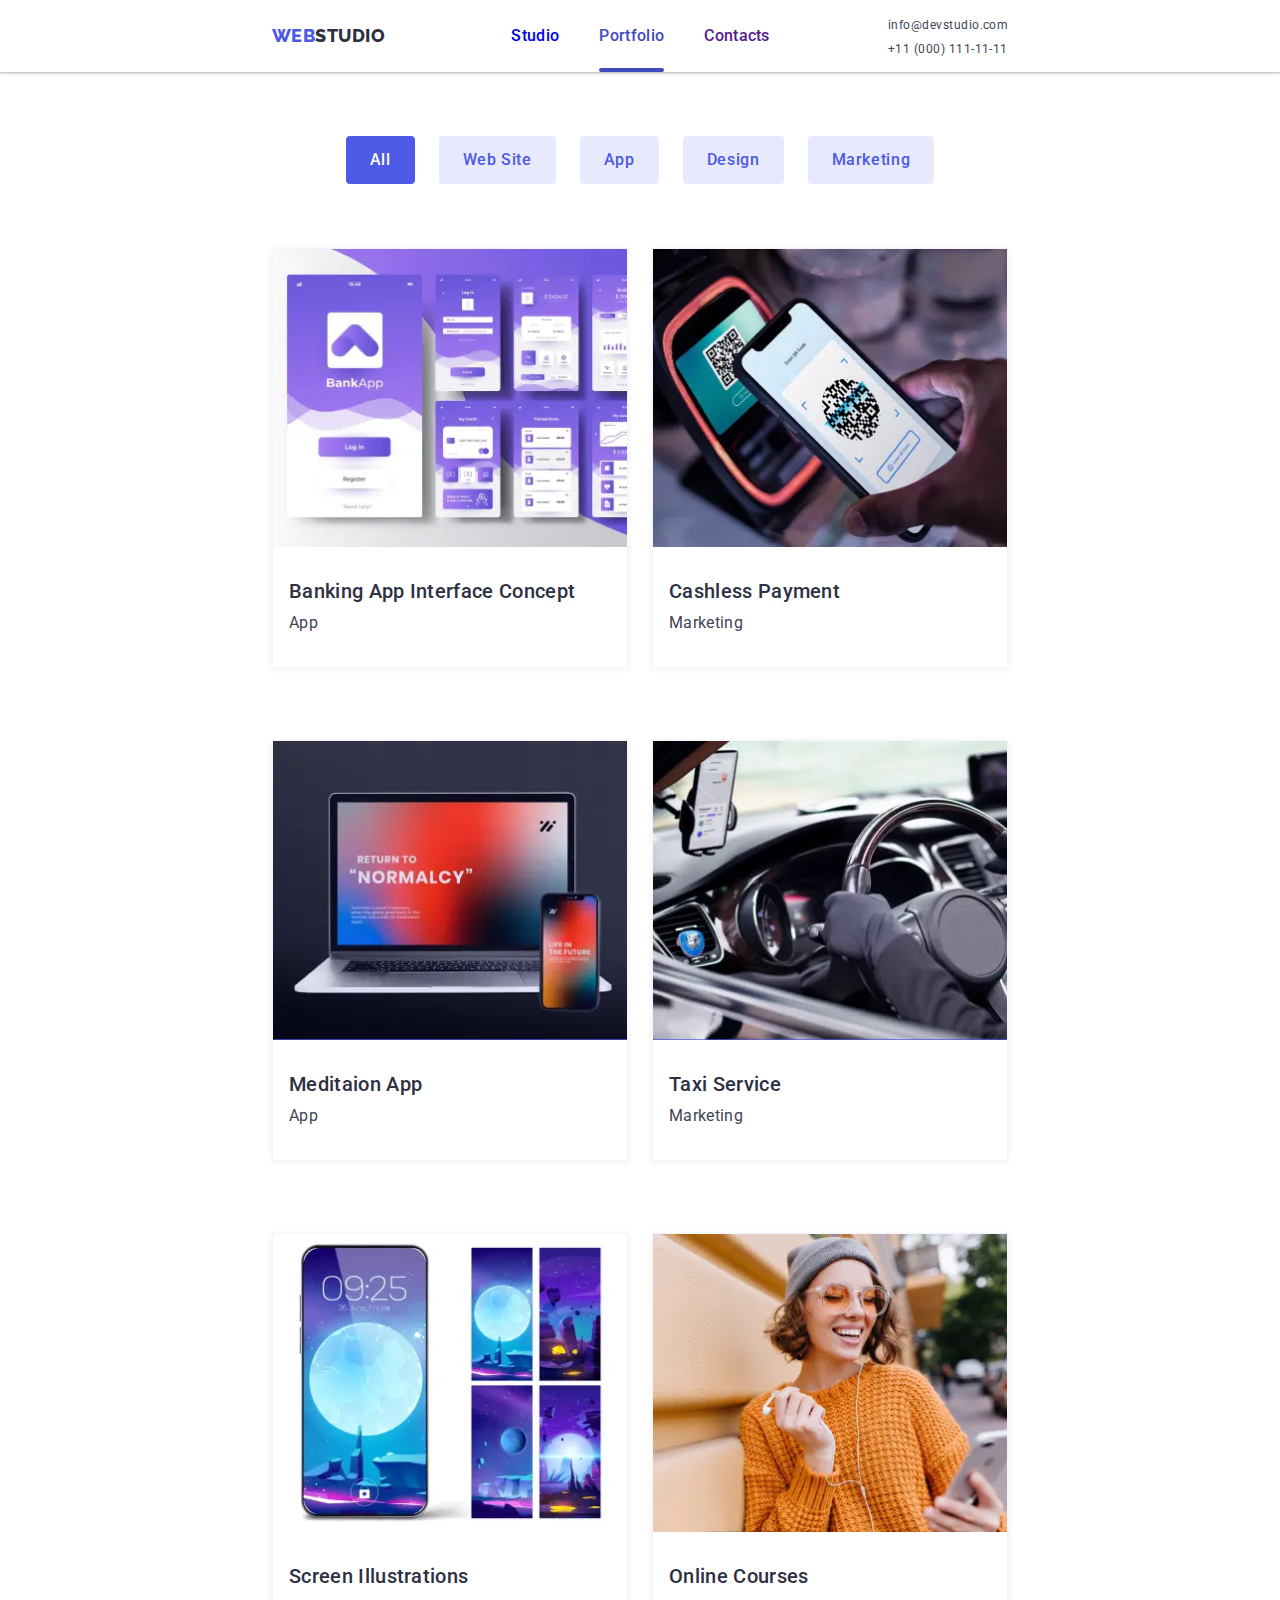
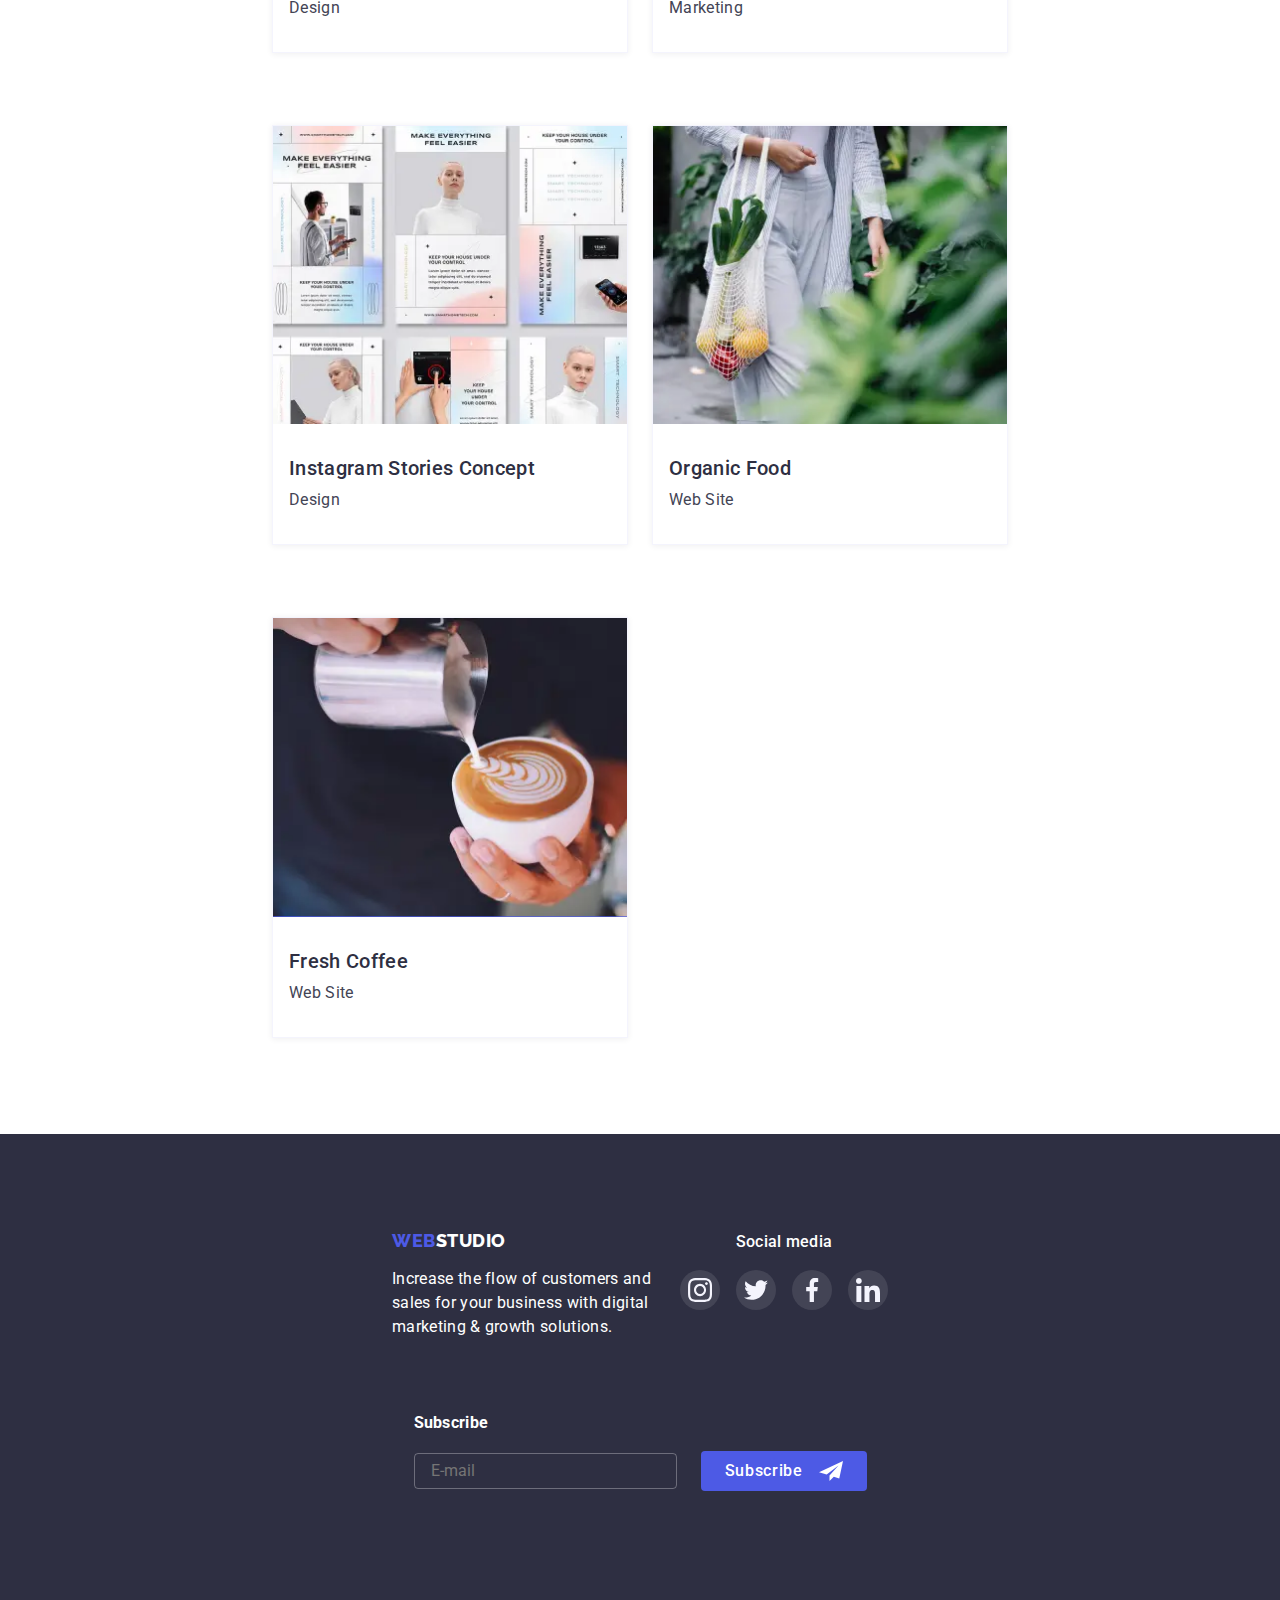
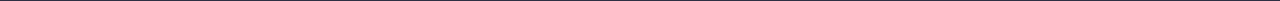
==== commit 5ec5b4e4: "added image optimization + optimization hero bg" ====
--- a/portfolio.html
+++ b/portfolio.html
@@ -90,11 +90,64 @@
             <li class="portfolio-projects-item">
               <a href="" class="portfolio-projects-item-link link">
                 <div class="portfolio-projects-item-link-thumb">
-                  <img
-                    class="portfolio-projects-item-link-thumb-img"
-                    src="./images/portfolio/protfolio1.jpg"
-                    alt="project photo"
-                  />
+                  <picture>
+                    <source
+                      srcset="
+                        ./images/portfolio/protfolio1-mob-396.webp  1x,
+                        ./images/portfolio/protfolio1-mob-792.webp  2x,
+                        ./images/portfolio/protfolio1-mob-1188.webp 3x
+                      "
+                      type="image/webp"
+                      media="(max-width: 767px)"
+                    />
+                    <source
+                      srcset="
+                        ./images/portfolio/protfolio1-mob-396.jpg  1x,
+                        ./images/portfolio/protfolio1-mob-792.jpg  2x,
+                        ./images/portfolio/protfolio1-mob-1188.jpg 3x
+                      "
+                      media="(max-width: 767px)"
+                    />
+                    <source
+                      srcset="
+                        ./images/portfolio/protfolio1-tablet-356.webp  1x,
+                        ./images/portfolio/protfolio1-tablet-712.webp  2x,
+                        ./images/portfolio/protfolio1-tablet-1068.webp 3x
+                      "
+                      media="(min-width: 768px) and (max-width:1439px)"
+                    />
+                    <source
+                      srcset="
+                        ./images/portfolio/protfolio1-tablet-356.jpg  1x,
+                        ./images/portfolio/protfolio1-tablet-712.jpg  2x,
+                        ./images/portfolio/protfolio1-tablet-1068.jpg 3x
+                      "
+                      media="(min-width: 768px) and (max-width:1439px)"
+                    />
+                    <source
+                      srcset="
+                        ./images/portfolio/protfolio1-desktop-360.webp  1x,
+                        ./images/portfolio/protfolio1-desktop-720.webp  2x,
+                        ./images/portfolio/protfolio1-desktop-1080.webp 3x
+                      "
+                      media="(min-width: 1440px)"
+                    />
+                    <source
+                      srcset="
+                        ./images/portfolio/protfolio1-desktop-360.jpg  1x,
+                        ./images/portfolio/protfolio1-desktop-720.jpg  2x,
+                        ./images/portfolio/protfolio1-desktop-1080.jpg 3x
+                      "
+                      media="(min-width: 1440px) "
+                    />
+
+                    <img
+                      class="portfolio-projects-item-link-thumb-img"
+                      src="./images/portfolio/protfolio1-mob-396.jpg"
+                      alt="project photo"
+                    />
+                  </picture>
+
                   <div class="portfolio-projects-item-link-thumb-overlay">
                     <p>
                       14 Stylish and User-Friendly App Design Concepts · Task
@@ -114,11 +167,63 @@
             <li class="portfolio-projects-item">
               <a href="" class="portfolio-projects-item-link link">
                 <div class="portfolio-projects-item-link-thumb">
-                  <img
-                    class="portfolio-projects-item-link-thumb-img"
-                    src="./images/portfolio/protfolio2.jpg"
-                    alt="project photo"
-                  />
+                  <picture>
+                    <source
+                      srcset="
+                        ./images/portfolio/protfolio2-mob-396.webp  1x,
+                        ./images/portfolio/protfolio2-mob-792.webp  2x,
+                        ./images/portfolio/protfolio2-mob-1188.webp 3x
+                      "
+                      type="image/webp"
+                      media="(max-width: 767px)"
+                    />
+                    <source
+                      srcset="
+                        ./images/portfolio/protfolio2-mob-396.jpg  1x,
+                        ./images/portfolio/protfolio2-mob-792.jpg  2x,
+                        ./images/portfolio/protfolio2-mob-1188.jpg 3x
+                      "
+                      media="(max-width: 767px)"
+                    />
+                    <source
+                      srcset="
+                        ./images/portfolio/protfolio2-tablet-356.webp  1x,
+                        ./images/portfolio/protfolio2-tablet-712.webp  2x,
+                        ./images/portfolio/protfolio2-tablet-1068.webp 3x
+                      "
+                      media="(min-width: 768px) and (max-width:1439px)"
+                    />
+                    <source
+                      srcset="
+                        ./images/portfolio/protfolio2-tablet-356.jpg  1x,
+                        ./images/portfolio/protfolio2-tablet-712.jpg  2x,
+                        ./images/portfolio/protfolio2-tablet-1068.jpg 3x
+                      "
+                      media="(min-width: 768px) and (max-width:1439px)"
+                    />
+                    <source
+                      srcset="
+                        ./images/portfolio/protfolio2-desktop-360.webp  1x,
+                        ./images/portfolio/protfolio2-desktop-720.webp  2x,
+                        ./images/portfolio/protfolio2-desktop-1080.webp 3x
+                      "
+                      media="(min-width: 1440px)"
+                    />
+                    <source
+                      srcset="
+                        ./images/portfolio/protfolio2-desktop-360.jpg  1x,
+                        ./images/portfolio/protfolio2-desktop-720.jpg  2x,
+                        ./images/portfolio/protfolio2-desktop-1080.jpg 3x
+                      "
+                      media="(min-width: 1440px) "
+                    />
+
+                    <img
+                      class="portfolio-projects-item-link-thumb-img"
+                      src="./images/portfolio/protfolio2-mob-396.jpg"
+                      alt="project photo"
+                    />
+                  </picture>
                   <div class="portfolio-projects-item-link-thumb-overlay">
                     <p>
                       14 Stylish and User-Friendly App Design Concepts · Task
@@ -138,11 +243,63 @@
             <li class="portfolio-projects-item">
               <a href="" class="portfolio-projects-item-link link">
                 <div class="portfolio-projects-item-link-thumb">
-                  <img
-                    class="portfolio-projects-item-link-thumb-img"
-                    src="./images/portfolio/protfolio3.jpg"
-                    alt="project photo"
-                  />
+                  <picture>
+                    <source
+                      srcset="
+                        ./images/portfolio/protfolio3-mob-396.webp  1x,
+                        ./images/portfolio/protfolio3-mob-792.webp  2x,
+                        ./images/portfolio/protfolio3-mob-1188.webp 3x
+                      "
+                      type="image/webp"
+                      media="(max-width: 767px)"
+                    />
+                    <source
+                      srcset="
+                        ./images/portfolio/protfolio3-mob-396.jpg  1x,
+                        ./images/portfolio/protfolio3-mob-792.jpg  2x,
+                        ./images/portfolio/protfolio3-mob-1188.jpg 3x
+                      "
+                      media="(max-width: 767px)"
+                    />
+                    <source
+                      srcset="
+                        ./images/portfolio/protfolio3-tablet-356.webp  1x,
+                        ./images/portfolio/protfolio3-tablet-712.webp  2x,
+                        ./images/portfolio/protfolio3-tablet-1068.webp 3x
+                      "
+                      media="(min-width: 768px) and (max-width:1439px)"
+                    />
+                    <source
+                      srcset="
+                        ./images/portfolio/protfolio3-tablet-356.jpg  1x,
+                        ./images/portfolio/protfolio3-tablet-712.jpg  2x,
+                        ./images/portfolio/protfolio3-tablet-1068.jpg 3x
+                      "
+                      media="(min-width: 768px) and (max-width:1439px)"
+                    />
+                    <source
+                      srcset="
+                        ./images/portfolio/protfolio3-desktop-360.webp  1x,
+                        ./images/portfolio/protfolio3-desktop-720.webp  2x,
+                        ./images/portfolio/protfolio3-desktop-1080.webp 3x
+                      "
+                      media="(min-width: 1440px)"
+                    />
+                    <source
+                      srcset="
+                        ./images/portfolio/protfolio3-desktop-360.jpg  1x,
+                        ./images/portfolio/protfolio3-desktop-720.jpg  2x,
+                        ./images/portfolio/protfolio3-desktop-1080.jpg 3x
+                      "
+                      media="(min-width: 1440px) "
+                    />
+
+                    <img
+                      class="portfolio-projects-item-link-thumb-img"
+                      src="./images/portfolio/protfolio3-mob-396.jpg"
+                      alt="project photo"
+                    />
+                  </picture>
                   <div class="portfolio-projects-item-link-thumb-overlay">
                     <p>
                       14 Stylish and User-Friendly App Design Concepts · Task
@@ -162,11 +319,63 @@
             <li class="portfolio-projects-item">
               <a href="" class="portfolio-projects-item-link link">
                 <div class="portfolio-projects-item-link-thumb">
-                  <img
-                    class="portfolio-projects-item-link-thumb-img"
-                    src="./images/portfolio/protfolio4.jpg"
-                    alt="project photo"
-                  />
+                  <picture>
+                    <source
+                      srcset="
+                        ./images/portfolio/protfolio4-mob-396.webp  1x,
+                        ./images/portfolio/protfolio4-mob-792.webp  2x,
+                        ./images/portfolio/protfolio4-mob-1188.webp 3x
+                      "
+                      type="image/webp"
+                      media="(max-width: 767px)"
+                    />
+                    <source
+                      srcset="
+                        ./images/portfolio/protfolio4-mob-396.jpg  1x,
+                        ./images/portfolio/protfolio4-mob-792.jpg  2x,
+                        ./images/portfolio/protfolio4-mob-1188.jpg 3x
+                      "
+                      media="(max-width: 767px)"
+                    />
+                    <source
+                      srcset="
+                        ./images/portfolio/protfolio4-tablet-356.webp  1x,
+                        ./images/portfolio/protfolio4-tablet-712.webp  2x,
+                        ./images/portfolio/protfolio4-tablet-1068.webp 3x
+                      "
+                      media="(min-width: 768px) and (max-width:1439px)"
+                    />
+                    <source
+                      srcset="
+                        ./images/portfolio/protfolio4-tablet-356.jpg  1x,
+                        ./images/portfolio/protfolio4-tablet-712.jpg  2x,
+                        ./images/portfolio/protfolio4-tablet-1068.jpg 3x
+                      "
+                      media="(min-width: 768px) and (max-width:1439px)"
+                    />
+                    <source
+                      srcset="
+                        ./images/portfolio/protfolio4-desktop-360.webp  1x,
+                        ./images/portfolio/protfolio4-desktop-720.webp  2x,
+                        ./images/portfolio/protfolio4-desktop-1080.webp 3x
+                      "
+                      media="(min-width: 1440px)"
+                    />
+                    <source
+                      srcset="
+                        ./images/portfolio/protfolio4-desktop-360.jpg  1x,
+                        ./images/portfolio/protfolio4-desktop-720.jpg  2x,
+                        ./images/portfolio/protfolio4-desktop-1080.jpg 3x
+                      "
+                      media="(min-width: 1440px) "
+                    />
+
+                    <img
+                      class="portfolio-projects-item-link-thumb-img"
+                      src="./images/portfolio/protfolio4-mob-396.jpg"
+                      alt="project photo"
+                    />
+                  </picture>
                   <div class="portfolio-projects-item-link-thumb-overlay">
                     <p>
                       14 Stylish and User-Friendly App Design Concepts · Task
@@ -186,11 +395,63 @@
             <li class="portfolio-projects-item">
               <a href="" class="portfolio-projects-item-link link">
                 <div class="portfolio-projects-item-link-thumb">
-                  <img
-                    class="portfolio-projects-item-link-thumb-img"
-                    src="./images/portfolio/protfolio5.jpg"
-                    alt="project photo"
-                  />
+                  <picture>
+                    <source
+                      srcset="
+                        ./images/portfolio/protfolio5-mob-396.webp  1x,
+                        ./images/portfolio/protfolio5-mob-792.webp  2x,
+                        ./images/portfolio/protfolio5-mob-1188.webp 3x
+                      "
+                      type="image/webp"
+                      media="(max-width: 767px)"
+                    />
+                    <source
+                      srcset="
+                        ./images/portfolio/protfolio5-mob-396.jpg  1x,
+                        ./images/portfolio/protfolio5-mob-792.jpg  2x,
+                        ./images/portfolio/protfolio5-mob-1188.jpg 3x
+                      "
+                      media="(max-width: 767px)"
+                    />
+                    <source
+                      srcset="
+                        ./images/portfolio/protfolio5-tablet-356.webp  1x,
+                        ./images/portfolio/protfolio5-tablet-712.webp  2x,
+                        ./images/portfolio/protfolio5-tablet-1068.webp 3x
+                      "
+                      media="(min-width: 768px) and (max-width:1439px)"
+                    />
+                    <source
+                      srcset="
+                        ./images/portfolio/protfolio5-tablet-356.jpg  1x,
+                        ./images/portfolio/protfolio5-tablet-712.jpg  2x,
+                        ./images/portfolio/protfolio5-tablet-1068.jpg 3x
+                      "
+                      media="(min-width: 768px) and (max-width:1439px)"
+                    />
+                    <source
+                      srcset="
+                        ./images/portfolio/protfolio5-desktop-360.webp  1x,
+                        ./images/portfolio/protfolio5-desktop-720.webp  2x,
+                        ./images/portfolio/protfolio5-desktop-1080.webp 3x
+                      "
+                      media="(min-width: 1440px)"
+                    />
+                    <source
+                      srcset="
+                        ./images/portfolio/protfolio5-desktop-360.jpg  1x,
+                        ./images/portfolio/protfolio5-desktop-720.jpg  2x,
+                        ./images/portfolio/protfolio5-desktop-1080.jpg 3x
+                      "
+                      media="(min-width: 1440px) "
+                    />
+
+                    <img
+                      class="portfolio-projects-item-link-thumb-img"
+                      src="./images/portfolio/protfolio5-mob-396.jpg"
+                      alt="project photo"
+                    />
+                  </picture>
                   <div class="portfolio-projects-item-link-thumb-overlay">
                     <p>
                       14 Stylish and User-Friendly App Design Concepts · Task
@@ -210,11 +471,63 @@
             <li class="portfolio-projects-item">
               <a href="" class="portfolio-projects-item-link link">
                 <div class="portfolio-projects-item-link-thumb">
-                  <img
-                    class="portfolio-projects-item-link-thumb-img"
-                    src="./images/portfolio/protfolio6.jpg"
-                    alt="project photo"
-                  />
+                  <picture>
+                    <source
+                      srcset="
+                        ./images/portfolio/protfolio6-mob-396.webp  1x,
+                        ./images/portfolio/protfolio6-mob-792.webp  2x,
+                        ./images/portfolio/protfolio6-mob-1188.webp 3x
+                      "
+                      type="image/webp"
+                      media="(max-width: 767px)"
+                    />
+                    <source
+                      srcset="
+                        ./images/portfolio/protfolio6-mob-396.jpg  1x,
+                        ./images/portfolio/protfolio6-mob-792.jpg  2x,
+                        ./images/portfolio/protfolio6-mob-1188.jpg 3x
+                      "
+                      media="(max-width: 767px)"
+                    />
+                    <source
+                      srcset="
+                        ./images/portfolio/protfolio6-tablet-356.webp  1x,
+                        ./images/portfolio/protfolio6-tablet-712.webp  2x,
+                        ./images/portfolio/protfolio6-tablet-1068.webp 3x
+                      "
+                      media="(min-width: 768px) and (max-width:1439px)"
+                    />
+                    <source
+                      srcset="
+                        ./images/portfolio/protfolio6-tablet-356.jpg  1x,
+                        ./images/portfolio/protfolio6-tablet-712.jpg  2x,
+                        ./images/portfolio/protfolio6-tablet-1068.jpg 3x
+                      "
+                      media="(min-width: 768px) and (max-width:1439px)"
+                    />
+                    <source
+                      srcset="
+                        ./images/portfolio/protfolio6-desktop-360.webp  1x,
+                        ./images/portfolio/protfolio6-desktop-720.webp  2x,
+                        ./images/portfolio/protfolio6-desktop-1080.webp 3x
+                      "
+                      media="(min-width: 1440px)"
+                    />
+                    <source
+                      srcset="
+                        ./images/portfolio/protfolio6-desktop-360.jpg  1x,
+                        ./images/portfolio/protfolio6-desktop-720.jpg  2x,
+                        ./images/portfolio/protfolio6-desktop-1080.jpg 3x
+                      "
+                      media="(min-width: 1440px) "
+                    />
+
+                    <img
+                      class="portfolio-projects-item-link-thumb-img"
+                      src="./images/portfolio/protfolio6-mob-396.jpg"
+                      alt="project photo"
+                    />
+                  </picture>
                   <div class="portfolio-projects-item-link-thumb-overlay">
                     <p>
                       14 Stylish and User-Friendly App Design Concepts · Task
@@ -234,11 +547,63 @@
             <li class="portfolio-projects-item">
               <a href="" class="portfolio-projects-item-link link">
                 <div class="portfolio-projects-item-link-thumb">
-                  <img
-                    class="portfolio-projects-item-link-thumb-img"
-                    src="./images/portfolio/protfolio7.jpg"
-                    alt="project photo"
-                  />
+                  <picture>
+                    <source
+                      srcset="
+                        ./images/portfolio/protfolio7-mob-396.webp  1x,
+                        ./images/portfolio/protfolio7-mob-792.webp  2x,
+                        ./images/portfolio/protfolio7-mob-1188.webp 3x
+                      "
+                      type="image/webp"
+                      media="(max-width: 767px)"
+                    />
+                    <source
+                      srcset="
+                        ./images/portfolio/protfolio7-mob-396.jpg  1x,
+                        ./images/portfolio/protfolio7-mob-792.jpg  2x,
+                        ./images/portfolio/protfolio7-mob-1188.jpg 3x
+                      "
+                      media="(max-width: 767px)"
+                    />
+                    <source
+                      srcset="
+                        ./images/portfolio/protfolio7-tablet-356.webp  1x,
+                        ./images/portfolio/protfolio7-tablet-712.webp  2x,
+                        ./images/portfolio/protfolio7-tablet-1068.webp 3x
+                      "
+                      media="(min-width: 768px) and (max-width:1439px)"
+                    />
+                    <source
+                      srcset="
+                        ./images/portfolio/protfolio7-tablet-356.jpg  1x,
+                        ./images/portfolio/protfolio7-tablet-712.jpg  2x,
+                        ./images/portfolio/protfolio7-tablet-1068.jpg 3x
+                      "
+                      media="(min-width: 768px) and (max-width:1439px)"
+                    />
+                    <source
+                      srcset="
+                        ./images/portfolio/protfolio7-desktop-360.webp  1x,
+                        ./images/portfolio/protfolio7-desktop-720.webp  2x,
+                        ./images/portfolio/protfolio7-desktop-1080.webp 3x
+                      "
+                      media="(min-width: 1440px)"
+                    />
+                    <source
+                      srcset="
+                        ./images/portfolio/protfolio7-desktop-360.jpg  1x,
+                        ./images/portfolio/protfolio7-desktop-720.jpg  2x,
+                        ./images/portfolio/protfolio7-desktop-1080.jpg 3x
+                      "
+                      media="(min-width: 1440px) "
+                    />
+
+                    <img
+                      class="portfolio-projects-item-link-thumb-img"
+                      src="./images/portfolio/protfolio7-mob-396.jpg"
+                      alt="project photo"
+                    />
+                  </picture>
                   <div class="portfolio-projects-item-link-thumb-overlay">
                     <p>
                       14 Stylish and User-Friendly App Design Concepts · Task
@@ -258,11 +623,63 @@
             <li class="portfolio-projects-item">
               <a href="" class="portfolio-projects-item-link link">
                 <div class="portfolio-projects-item-link-thumb">
-                  <img
-                    class="portfolio-projects-item-link-thumb-img"
-                    src="./images/portfolio/protfolio8.jpg"
-                    alt="project photo"
-                  />
+                  <picture>
+                    <source
+                      srcset="
+                        ./images/portfolio/protfolio8-mob-396.webp  1x,
+                        ./images/portfolio/protfolio8-mob-792.webp  2x,
+                        ./images/portfolio/protfolio8-mob-1188.webp 3x
+                      "
+                      type="image/webp"
+                      media="(max-width: 767px)"
+                    />
+                    <source
+                      srcset="
+                        ./images/portfolio/protfolio8-mob-396.jpg  1x,
+                        ./images/portfolio/protfolio8-mob-792.jpg  2x,
+                        ./images/portfolio/protfolio8-mob-1188.jpg 3x
+                      "
+                      media="(max-width: 767px)"
+                    />
+                    <source
+                      srcset="
+                        ./images/portfolio/protfolio8-tablet-356.webp  1x,
+                        ./images/portfolio/protfolio8-tablet-712.webp  2x,
+                        ./images/portfolio/protfolio8-tablet-1068.webp 3x
+                      "
+                      media="(min-width: 768px) and (max-width:1439px)"
+                    />
+                    <source
+                      srcset="
+                        ./images/portfolio/protfolio8-tablet-356.jpg  1x,
+                        ./images/portfolio/protfolio8-tablet-712.jpg  2x,
+                        ./images/portfolio/protfolio8-tablet-1068.jpg 3x
+                      "
+                      media="(min-width: 768px) and (max-width:1439px)"
+                    />
+                    <source
+                      srcset="
+                        ./images/portfolio/protfolio8-desktop-360.webp  1x,
+                        ./images/portfolio/protfolio8-desktop-720.webp  2x,
+                        ./images/portfolio/protfolio8-desktop-1080.webp 3x
+                      "
+                      media="(min-width: 1440px)"
+                    />
+                    <source
+                      srcset="
+                        ./images/portfolio/protfolio8-desktop-360.jpg  1x,
+                        ./images/portfolio/protfolio8-desktop-720.jpg  2x,
+                        ./images/portfolio/protfolio8-desktop-1080.jpg 3x
+                      "
+                      media="(min-width: 1440px) "
+                    />
+
+                    <img
+                      class="portfolio-projects-item-link-thumb-img"
+                      src="./images/portfolio/protfolio8-mob-396.jpg"
+                      alt="project photo"
+                    />
+                  </picture>
                   <div class="portfolio-projects-item-link-thumb-overlay">
                     <p>
                       14 Stylish and User-Friendly App Design Concepts · Task
@@ -282,11 +699,63 @@
             <li class="portfolio-projects-item">
               <a href="" class="portfolio-projects-item-link link">
                 <div class="portfolio-projects-item-link-thumb">
-                  <img
-                    class="portfolio-projects-item-link-thumb-img"
-                    src="./images/portfolio/protfolio9.jpg"
-                    alt="project photo"
-                  />
+                  <picture>
+                    <source
+                      srcset="
+                        ./images/portfolio/protfolio9-mob-396.webp  1x,
+                        ./images/portfolio/protfolio9-mob-792.webp  2x,
+                        ./images/portfolio/protfolio9-mob-1188.webp 3x
+                      "
+                      type="image/webp"
+                      media="(max-width: 767px)"
+                    />
+                    <source
+                      srcset="
+                        ./images/portfolio/protfolio9-mob-396.jpg  1x,
+                        ./images/portfolio/protfolio9-mob-792.jpg  2x,
+                        ./images/portfolio/protfolio9-mob-1188.jpg 3x
+                      "
+                      media="(max-width: 767px)"
+                    />
+                    <source
+                      srcset="
+                        ./images/portfolio/protfolio9-tablet-356.webp  1x,
+                        ./images/portfolio/protfolio9-tablet-712.webp  2x,
+                        ./images/portfolio/protfolio9-tablet-1068.webp 3x
+                      "
+                      media="(min-width: 768px) and (max-width:1439px)"
+                    />
+                    <source
+                      srcset="
+                        ./images/portfolio/protfolio9-tablet-356.jpg  1x,
+                        ./images/portfolio/protfolio9-tablet-712.jpg  2x,
+                        ./images/portfolio/protfolio9-tablet-1068.jpg 3x
+                      "
+                      media="(min-width: 768px) and (max-width:1439px)"
+                    />
+                    <source
+                      srcset="
+                        ./images/portfolio/protfolio9-desktop-360.webp  1x,
+                        ./images/portfolio/protfolio9-desktop-720.webp  2x,
+                        ./images/portfolio/protfolio9-desktop-1080.webp 3x
+                      "
+                      media="(min-width: 1440px)"
+                    />
+                    <source
+                      srcset="
+                        ./images/portfolio/protfolio9-desktop-360.jpg  1x,
+                        ./images/portfolio/protfolio9-desktop-720.jpg  2x,
+                        ./images/portfolio/protfolio9-desktop-1080.jpg 3x
+                      "
+                      media="(min-width: 1440px) "
+                    />
+
+                    <img
+                      class="portfolio-projects-item-link-thumb-img"
+                      src="./images/portfolio/protfolio9-mob-396.jpg"
+                      alt="project photo"
+                    />
+                  </picture>
                   <div class="portfolio-projects-item-link-thumb-overlay">
                     <p>
                       14 Stylish and User-Friendly App Design Concepts · Task
--- a/css/style.css
+++ b/css/style.css
@@ -84,7 +84,12 @@
 .container {
   max-width: 428px;
   margin: 0 auto;
-  padding: 0 16px;
+}
+
+@media screen and (max-width: 767px) {
+  .container {
+    padding: 0 16px;
+  }
 }
 
 header > .container {
@@ -277,7 +282,6 @@
 /* hero */
 
 .hero {
-  max-width: 428px;
   width: 100%;
   margin: 0 auto;
   padding-top: 112px;
@@ -286,10 +290,36 @@
   text-align: center;
 
   background: linear-gradient(rgba(46, 47, 66, 0.7), rgba(46, 47, 66, 0.7)),
-    url("../images/people-office.jpg");
+    url("../images/hero/people-office-mob-428.jpg");
   background-position: center;
   background-size: cover;
   background-repeat: no-repeat;
+}
+
+@media (min-device-pixel-ratio: 2),
+  (-webkit-min-device-pixel-ratio: 2),
+  (min-resolution: 192dpi),
+  (min-resolution: 2dppx) {
+  .hero {
+    background: linear-gradient(rgba(46, 47, 66, 0.7), rgba(46, 47, 66, 0.7)),
+      url("../images/hero/people-office-mob-856.jpg");
+    background-position: center;
+    background-size: cover;
+    background-repeat: no-repeat;
+  }
+}
+
+@media (min-device-pixel-ratio: 3),
+  (-webkit-min-device-pixel-ratio: 3),
+  (min-resolution: 288dpi),
+  (min-resolution: 3dppx) {
+  .hero {
+    background: linear-gradient(rgba(46, 47, 66, 0.7), rgba(46, 47, 66, 0.7)),
+      url("../images/hero/people-office-mob-856.jpg");
+    background-position: center;
+    background-size: cover;
+    background-repeat: no-repeat;
+  }
 }
 
 .hero-title {
@@ -1210,6 +1240,7 @@
 
     border-radius: 2px;
   }
+
   /* tablet-contacts-list */
 
   .contacts-list {
@@ -1240,14 +1271,45 @@
   /* tablet-hero */
 
   .hero {
-    max-width: 768px;
+    background: linear-gradient(rgba(46, 47, 66, 0.7), rgba(46, 47, 66, 0.7)),
+      url("../images/hero/people-office-tablet-768.jpg");
     padding-bottom: 108px;
+    background-position: center;
+    background-size: cover;
+    background-repeat: no-repeat;
+  }
+
+  @media (min-device-pixel-ratio: 2),
+    (-webkit-min-device-pixel-ratio: 2),
+    (min-resolution: 192dpi),
+    (min-resolution: 2dppx) {
+    .hero {
+      background: linear-gradient(rgba(46, 47, 66, 0.7), rgba(46, 47, 66, 0.7)),
+        url("../images/hero/people-office-tablet-1536.jpg");
+      background-position: center;
+      background-size: cover;
+      background-repeat: no-repeat;
+    }
+  }
+
+  @media (min-device-pixel-ratio: 3),
+    (-webkit-min-device-pixel-ratio: 3),
+    (min-resolution: 288dpi),
+    (min-resolution: 3dppx) {
+    .hero {
+      background: linear-gradient(rgba(46, 47, 66, 0.7), rgba(46, 47, 66, 0.7)),
+        url("../images/hero/people-office-tablet-2304.jpg");
+      background-position: center;
+      background-size: cover;
+      background-repeat: no-repeat;
+    }
   }
 
   /* tablet-hero-title */
 
   .hero-title {
     max-width: 494px;
+    margin-bottom: 40px;
 
     font-size: 56px;
     line-height: 1.07;
@@ -1389,8 +1451,10 @@
 /* media desktop*/
 
 @media screen and (min-width: 1440px) {
+  /* desktop-container */
   .container {
     max-width: 1160px;
+    padding: 0 15px;
   }
 
   /* desktop-header */
@@ -1416,9 +1480,45 @@
   /* desktop-hero */
 
   .hero {
-    max-width: 1440px;
+    background: linear-gradient(rgba(46, 47, 66, 0.7), rgba(46, 47, 66, 0.7)),
+      url("../images/hero/people-office-desktop-1440.jpg");
+    background-position: center;
+    background-size: cover;
+    background-repeat: no-repeat;
     padding-top: 188px;
     padding-bottom: 188px;
+  }
+
+  @media (min-device-pixel-ratio: 2),
+    (-webkit-min-device-pixel-ratio: 2),
+    (min-resolution: 192dpi),
+    (min-resolution: 2dppx) {
+    .hero {
+      background: linear-gradient(rgba(46, 47, 66, 0.7), rgba(46, 47, 66, 0.7)),
+        url("../images/hero/people-office-desktop-2880.jpg");
+      background-position: center;
+      background-size: cover;
+      background-repeat: no-repeat;
+    }
+  }
+
+  @media (min-device-pixel-ratio: 3),
+    (-webkit-min-device-pixel-ratio: 3),
+    (min-resolution: 288dpi),
+    (min-resolution: 3dppx) {
+    .hero {
+      background: linear-gradient(rgba(46, 47, 66, 0.7), rgba(46, 47, 66, 0.7)),
+        url("../images/hero/people-office-desktop-4320.jpg");
+      background-position: center;
+      background-size: cover;
+      background-repeat: no-repeat;
+    }
+  }
+
+  /* desktop-hero-title */
+
+  .hero-title {
+    margin-bottom: 48px;
   }
 
   /* desktop-modal */
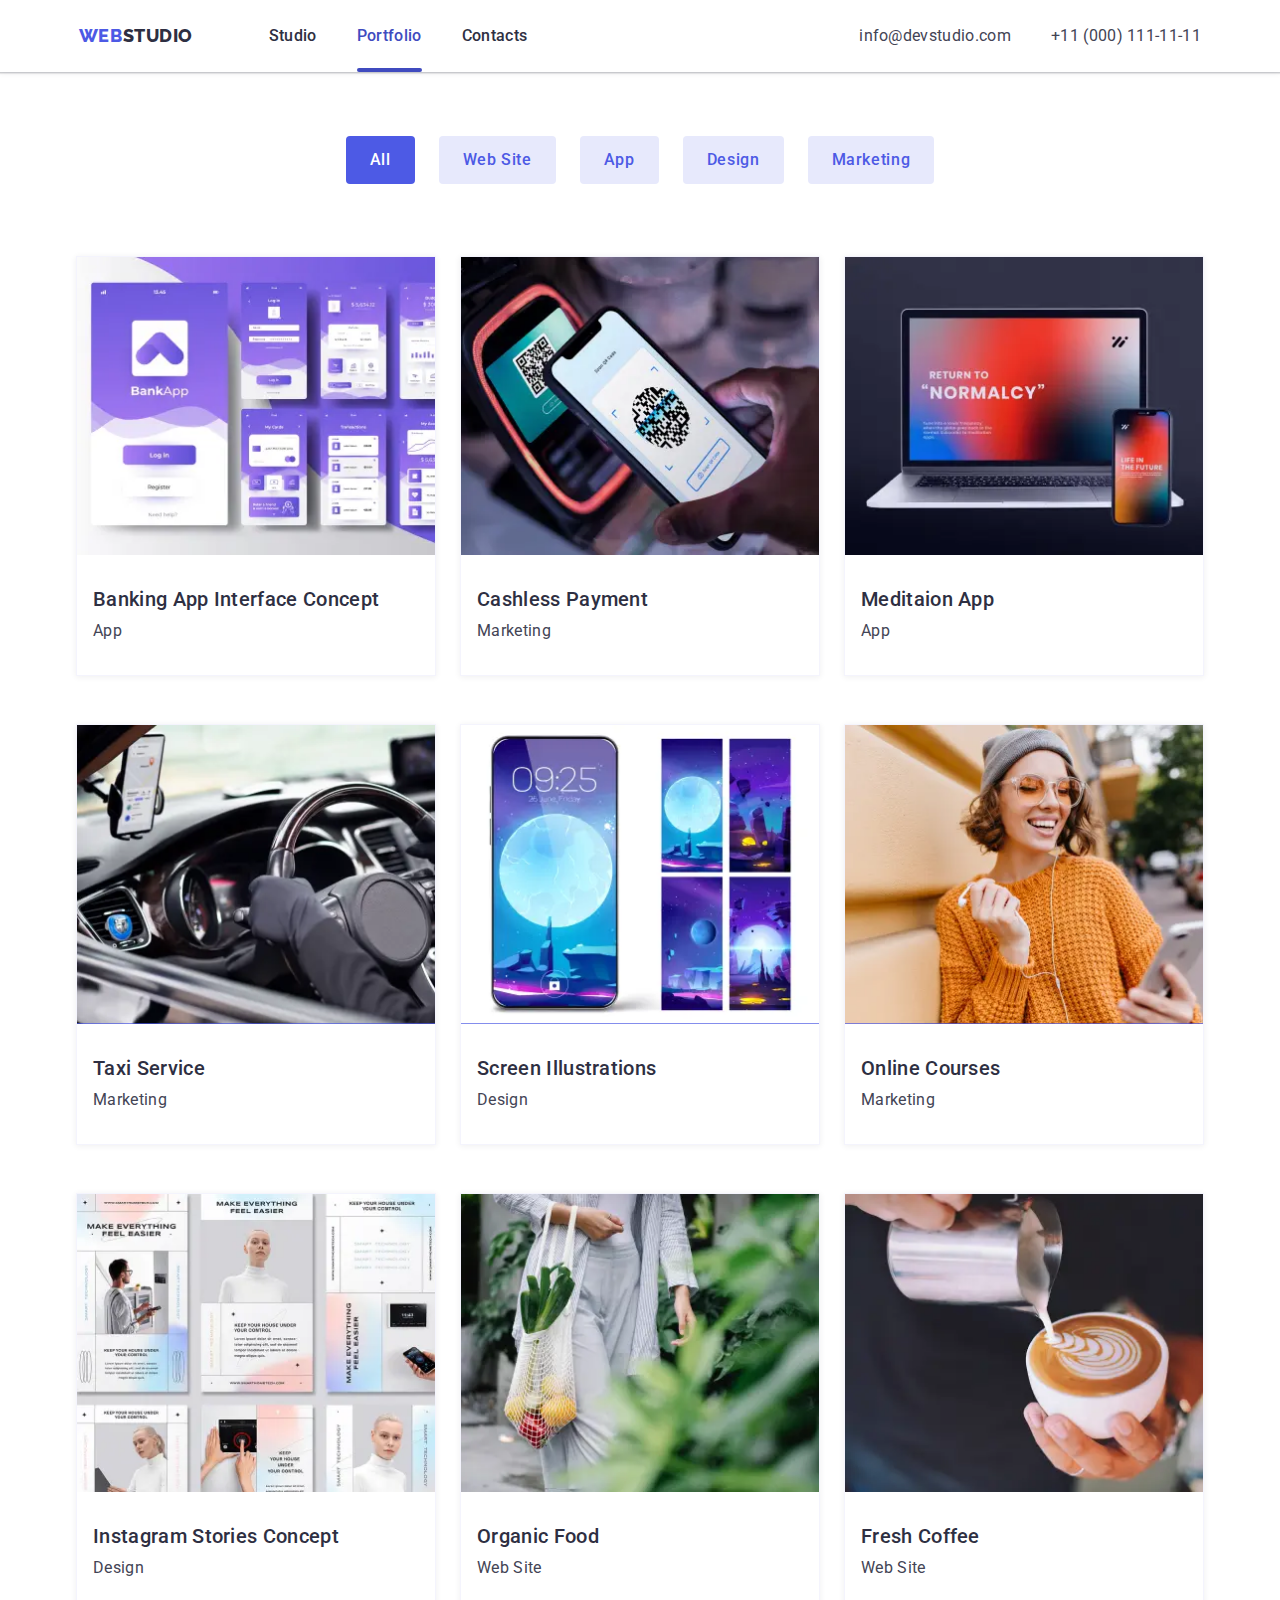
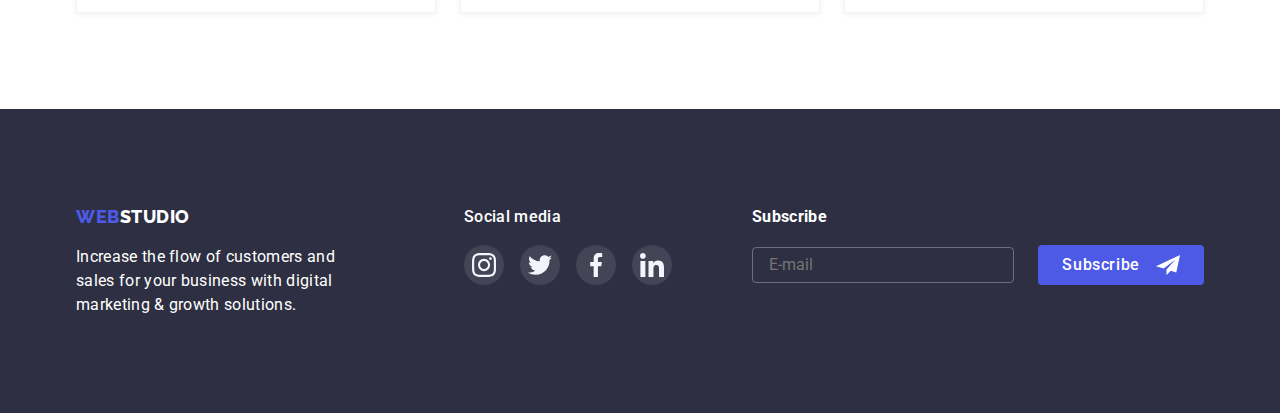
==== commit 2facb5e8: "update with mentor recommendation" ====
--- a/portfolio.html
+++ b/portfolio.html
@@ -114,7 +114,7 @@
                         ./images/portfolio/protfolio1-tablet-712.webp  2x,
                         ./images/portfolio/protfolio1-tablet-1068.webp 3x
                       "
-                      media="(min-width: 768px) and (max-width:1439px)"
+                      media="(min-width: 768px) and (max-width:1199px)"
                     />
                     <source
                       srcset="
@@ -122,7 +122,7 @@
                         ./images/portfolio/protfolio1-tablet-712.jpg  2x,
                         ./images/portfolio/protfolio1-tablet-1068.jpg 3x
                       "
-                      media="(min-width: 768px) and (max-width:1439px)"
+                      media="(min-width: 768px) and (max-width:1199px)"
                     />
                     <source
                       srcset="
@@ -130,7 +130,7 @@
                         ./images/portfolio/protfolio1-desktop-720.webp  2x,
                         ./images/portfolio/protfolio1-desktop-1080.webp 3x
                       "
-                      media="(min-width: 1440px)"
+                      media="(min-width: 1200px)"
                     />
                     <source
                       srcset="
@@ -138,13 +138,15 @@
                         ./images/portfolio/protfolio1-desktop-720.jpg  2x,
                         ./images/portfolio/protfolio1-desktop-1080.jpg 3x
                       "
-                      media="(min-width: 1440px) "
+                      media="(min-width: 1200px) "
                     />
 
                     <img
                       class="portfolio-projects-item-link-thumb-img"
                       src="./images/portfolio/protfolio1-mob-396.jpg"
                       alt="project photo"
+                      width="394"
+                      height="278"
                     />
                   </picture>
 
@@ -191,7 +193,7 @@
                         ./images/portfolio/protfolio2-tablet-712.webp  2x,
                         ./images/portfolio/protfolio2-tablet-1068.webp 3x
                       "
-                      media="(min-width: 768px) and (max-width:1439px)"
+                      media="(min-width: 768px) and (max-width:1199px)"
                     />
                     <source
                       srcset="
@@ -199,7 +201,7 @@
                         ./images/portfolio/protfolio2-tablet-712.jpg  2x,
                         ./images/portfolio/protfolio2-tablet-1068.jpg 3x
                       "
-                      media="(min-width: 768px) and (max-width:1439px)"
+                      media="(min-width: 768px) and (max-width:1199px)"
                     />
                     <source
                       srcset="
@@ -207,7 +209,7 @@
                         ./images/portfolio/protfolio2-desktop-720.webp  2x,
                         ./images/portfolio/protfolio2-desktop-1080.webp 3x
                       "
-                      media="(min-width: 1440px)"
+                      media="(min-width: 1200px)"
                     />
                     <source
                       srcset="
@@ -215,13 +217,15 @@
                         ./images/portfolio/protfolio2-desktop-720.jpg  2x,
                         ./images/portfolio/protfolio2-desktop-1080.jpg 3x
                       "
-                      media="(min-width: 1440px) "
+                      media="(min-width: 1200px) "
                     />
 
                     <img
                       class="portfolio-projects-item-link-thumb-img"
                       src="./images/portfolio/protfolio2-mob-396.jpg"
                       alt="project photo"
+                      width="394"
+                      height="278"
                     />
                   </picture>
                   <div class="portfolio-projects-item-link-thumb-overlay">
@@ -267,7 +271,7 @@
                         ./images/portfolio/protfolio3-tablet-712.webp  2x,
                         ./images/portfolio/protfolio3-tablet-1068.webp 3x
                       "
-                      media="(min-width: 768px) and (max-width:1439px)"
+                      media="(min-width: 768px) and (max-width:1199px)"
                     />
                     <source
                       srcset="
@@ -275,7 +279,7 @@
                         ./images/portfolio/protfolio3-tablet-712.jpg  2x,
                         ./images/portfolio/protfolio3-tablet-1068.jpg 3x
                       "
-                      media="(min-width: 768px) and (max-width:1439px)"
+                      media="(min-width: 768px) and (max-width:1199px)"
                     />
                     <source
                       srcset="
@@ -283,7 +287,7 @@
                         ./images/portfolio/protfolio3-desktop-720.webp  2x,
                         ./images/portfolio/protfolio3-desktop-1080.webp 3x
                       "
-                      media="(min-width: 1440px)"
+                      media="(min-width: 1200px)"
                     />
                     <source
                       srcset="
@@ -291,13 +295,15 @@
                         ./images/portfolio/protfolio3-desktop-720.jpg  2x,
                         ./images/portfolio/protfolio3-desktop-1080.jpg 3x
                       "
-                      media="(min-width: 1440px) "
+                      media="(min-width: 1200px) "
                     />
 
                     <img
                       class="portfolio-projects-item-link-thumb-img"
                       src="./images/portfolio/protfolio3-mob-396.jpg"
                       alt="project photo"
+                      width="394"
+                      height="278"
                     />
                   </picture>
                   <div class="portfolio-projects-item-link-thumb-overlay">
@@ -343,7 +349,7 @@
                         ./images/portfolio/protfolio4-tablet-712.webp  2x,
                         ./images/portfolio/protfolio4-tablet-1068.webp 3x
                       "
-                      media="(min-width: 768px) and (max-width:1439px)"
+                      media="(min-width: 768px) and (max-width:1199px)"
                     />
                     <source
                       srcset="
@@ -351,7 +357,7 @@
                         ./images/portfolio/protfolio4-tablet-712.jpg  2x,
                         ./images/portfolio/protfolio4-tablet-1068.jpg 3x
                       "
-                      media="(min-width: 768px) and (max-width:1439px)"
+                      media="(min-width: 768px) and (max-width:1199px)"
                     />
                     <source
                       srcset="
@@ -359,7 +365,7 @@
                         ./images/portfolio/protfolio4-desktop-720.webp  2x,
                         ./images/portfolio/protfolio4-desktop-1080.webp 3x
                       "
-                      media="(min-width: 1440px)"
+                      media="(min-width: 1200px)"
                     />
                     <source
                       srcset="
@@ -367,13 +373,15 @@
                         ./images/portfolio/protfolio4-desktop-720.jpg  2x,
                         ./images/portfolio/protfolio4-desktop-1080.jpg 3x
                       "
-                      media="(min-width: 1440px) "
+                      media="(min-width: 1200px) "
                     />
 
                     <img
                       class="portfolio-projects-item-link-thumb-img"
                       src="./images/portfolio/protfolio4-mob-396.jpg"
                       alt="project photo"
+                      width="394"
+                      height="278"
                     />
                   </picture>
                   <div class="portfolio-projects-item-link-thumb-overlay">
@@ -419,7 +427,7 @@
                         ./images/portfolio/protfolio5-tablet-712.webp  2x,
                         ./images/portfolio/protfolio5-tablet-1068.webp 3x
                       "
-                      media="(min-width: 768px) and (max-width:1439px)"
+                      media="(min-width: 768px) and (max-width:1199px)"
                     />
                     <source
                       srcset="
@@ -427,7 +435,7 @@
                         ./images/portfolio/protfolio5-tablet-712.jpg  2x,
                         ./images/portfolio/protfolio5-tablet-1068.jpg 3x
                       "
-                      media="(min-width: 768px) and (max-width:1439px)"
+                      media="(min-width: 768px) and (max-width:1199px)"
                     />
                     <source
                       srcset="
@@ -435,7 +443,7 @@
                         ./images/portfolio/protfolio5-desktop-720.webp  2x,
                         ./images/portfolio/protfolio5-desktop-1080.webp 3x
                       "
-                      media="(min-width: 1440px)"
+                      media="(min-width: 1200px)"
                     />
                     <source
                       srcset="
@@ -443,13 +451,15 @@
                         ./images/portfolio/protfolio5-desktop-720.jpg  2x,
                         ./images/portfolio/protfolio5-desktop-1080.jpg 3x
                       "
-                      media="(min-width: 1440px) "
+                      media="(min-width: 1200px) "
                     />
 
                     <img
                       class="portfolio-projects-item-link-thumb-img"
                       src="./images/portfolio/protfolio5-mob-396.jpg"
                       alt="project photo"
+                      width="394"
+                      height="278"
                     />
                   </picture>
                   <div class="portfolio-projects-item-link-thumb-overlay">
@@ -495,7 +505,7 @@
                         ./images/portfolio/protfolio6-tablet-712.webp  2x,
                         ./images/portfolio/protfolio6-tablet-1068.webp 3x
                       "
-                      media="(min-width: 768px) and (max-width:1439px)"
+                      media="(min-width: 768px) and (max-width:1199px)"
                     />
                     <source
                       srcset="
@@ -503,7 +513,7 @@
                         ./images/portfolio/protfolio6-tablet-712.jpg  2x,
                         ./images/portfolio/protfolio6-tablet-1068.jpg 3x
                       "
-                      media="(min-width: 768px) and (max-width:1439px)"
+                      media="(min-width: 768px) and (max-width:1199px)"
                     />
                     <source
                       srcset="
@@ -511,7 +521,7 @@
                         ./images/portfolio/protfolio6-desktop-720.webp  2x,
                         ./images/portfolio/protfolio6-desktop-1080.webp 3x
                       "
-                      media="(min-width: 1440px)"
+                      media="(min-width: 1200px)"
                     />
                     <source
                       srcset="
@@ -519,13 +529,15 @@
                         ./images/portfolio/protfolio6-desktop-720.jpg  2x,
                         ./images/portfolio/protfolio6-desktop-1080.jpg 3x
                       "
-                      media="(min-width: 1440px) "
+                      media="(min-width: 1200px) "
                     />
 
                     <img
                       class="portfolio-projects-item-link-thumb-img"
                       src="./images/portfolio/protfolio6-mob-396.jpg"
                       alt="project photo"
+                      width="394"
+                      height="278"
                     />
                   </picture>
                   <div class="portfolio-projects-item-link-thumb-overlay">
@@ -571,7 +583,7 @@
                         ./images/portfolio/protfolio7-tablet-712.webp  2x,
                         ./images/portfolio/protfolio7-tablet-1068.webp 3x
                       "
-                      media="(min-width: 768px) and (max-width:1439px)"
+                      media="(min-width: 768px) and (max-width:1199px)"
                     />
                     <source
                       srcset="
@@ -579,7 +591,7 @@
                         ./images/portfolio/protfolio7-tablet-712.jpg  2x,
                         ./images/portfolio/protfolio7-tablet-1068.jpg 3x
                       "
-                      media="(min-width: 768px) and (max-width:1439px)"
+                      media="(min-width: 768px) and (max-width:1199px)"
                     />
                     <source
                       srcset="
@@ -587,7 +599,7 @@
                         ./images/portfolio/protfolio7-desktop-720.webp  2x,
                         ./images/portfolio/protfolio7-desktop-1080.webp 3x
                       "
-                      media="(min-width: 1440px)"
+                      media="(min-width: 1200px)"
                     />
                     <source
                       srcset="
@@ -595,13 +607,15 @@
                         ./images/portfolio/protfolio7-desktop-720.jpg  2x,
                         ./images/portfolio/protfolio7-desktop-1080.jpg 3x
                       "
-                      media="(min-width: 1440px) "
+                      media="(min-width: 1200px) "
                     />
 
                     <img
                       class="portfolio-projects-item-link-thumb-img"
                       src="./images/portfolio/protfolio7-mob-396.jpg"
                       alt="project photo"
+                      width="394"
+                      height="278"
                     />
                   </picture>
                   <div class="portfolio-projects-item-link-thumb-overlay">
@@ -647,7 +661,7 @@
                         ./images/portfolio/protfolio8-tablet-712.webp  2x,
                         ./images/portfolio/protfolio8-tablet-1068.webp 3x
                       "
-                      media="(min-width: 768px) and (max-width:1439px)"
+                      media="(min-width: 768px) and (max-width:1199px)"
                     />
                     <source
                       srcset="
@@ -655,7 +669,7 @@
                         ./images/portfolio/protfolio8-tablet-712.jpg  2x,
                         ./images/portfolio/protfolio8-tablet-1068.jpg 3x
                       "
-                      media="(min-width: 768px) and (max-width:1439px)"
+                      media="(min-width: 768px) and (max-width:1199px)"
                     />
                     <source
                       srcset="
@@ -663,7 +677,7 @@
                         ./images/portfolio/protfolio8-desktop-720.webp  2x,
                         ./images/portfolio/protfolio8-desktop-1080.webp 3x
                       "
-                      media="(min-width: 1440px)"
+                      media="(min-width: 1200px)"
                     />
                     <source
                       srcset="
@@ -671,13 +685,15 @@
                         ./images/portfolio/protfolio8-desktop-720.jpg  2x,
                         ./images/portfolio/protfolio8-desktop-1080.jpg 3x
                       "
-                      media="(min-width: 1440px) "
+                      media="(min-width: 1200px) "
                     />
 
                     <img
                       class="portfolio-projects-item-link-thumb-img"
                       src="./images/portfolio/protfolio8-mob-396.jpg"
                       alt="project photo"
+                      width="394"
+                      height="278"
                     />
                   </picture>
                   <div class="portfolio-projects-item-link-thumb-overlay">
@@ -723,7 +739,7 @@
                         ./images/portfolio/protfolio9-tablet-712.webp  2x,
                         ./images/portfolio/protfolio9-tablet-1068.webp 3x
                       "
-                      media="(min-width: 768px) and (max-width:1439px)"
+                      media="(min-width: 768px) and (max-width:1199px)"
                     />
                     <source
                       srcset="
@@ -731,7 +747,7 @@
                         ./images/portfolio/protfolio9-tablet-712.jpg  2x,
                         ./images/portfolio/protfolio9-tablet-1068.jpg 3x
                       "
-                      media="(min-width: 768px) and (max-width:1439px)"
+                      media="(min-width: 768px) and (max-width:1199px)"
                     />
                     <source
                       srcset="
@@ -739,7 +755,7 @@
                         ./images/portfolio/protfolio9-desktop-720.webp  2x,
                         ./images/portfolio/protfolio9-desktop-1080.webp 3x
                       "
-                      media="(min-width: 1440px)"
+                      media="(min-width: 1200px)"
                     />
                     <source
                       srcset="
@@ -747,13 +763,15 @@
                         ./images/portfolio/protfolio9-desktop-720.jpg  2x,
                         ./images/portfolio/protfolio9-desktop-1080.jpg 3x
                       "
-                      media="(min-width: 1440px) "
+                      media="(min-width: 1200px) "
                     />
 
                     <img
                       class="portfolio-projects-item-link-thumb-img"
                       src="./images/portfolio/protfolio9-mob-396.jpg"
                       alt="project photo"
+                      width="394"
+                      height="278"
                     />
                   </picture>
                   <div class="portfolio-projects-item-link-thumb-overlay">
--- a/css/style.css
+++ b/css/style.css
@@ -25,6 +25,10 @@
   box-sizing: inherit;
 }
 
+body {
+  margin: 0;
+}
+
 h1,
 h2,
 h3,
@@ -82,14 +86,9 @@
 }
 
 .container {
-  max-width: 428px;
+  max-width: 426px;
   margin: 0 auto;
-}
-
-@media screen and (max-width: 767px) {
-  .container {
-    padding: 0 16px;
-  }
+  padding: 0 15px;
 }
 
 header > .container {
@@ -103,13 +102,14 @@
   font-family: "Raleway", sans-serif;
   font-weight: 800;
   font-size: 18px;
-  line-height: 1.17;
+  line-height: 1.35;
 
   letter-spacing: 0.03em;
   text-transform: uppercase;
   color: var(--dark);
 }
 .logo span {
+  line-height: 1.17;
   color: var(--primary-brand);
 }
 
@@ -149,8 +149,11 @@
 }
 
 .mobile-menu-container-content {
+  display: flex;
+  flex-direction: column;
   position: relative;
   max-width: 448px;
+  height: 100%;
   margin: 0 auto;
 }
 
@@ -179,7 +182,7 @@
 /* mobile--nav-menu */
 
 .mobile-nav-menu {
-  margin-bottom: 284px;
+  margin-bottom: auto;
 }
 .mobile-nav-menu-list {
 }
@@ -210,6 +213,7 @@
 
 /* mobile-contacts-list */
 .mobile-contacts-list {
+  margin-top: 48px;
   margin-bottom: 48px;
 }
 .mobile-contacts-list-item:not(:last-child) {
@@ -641,7 +645,7 @@
   padding-bottom: 96px;
 }
 
-@media screen and (max-width: 1439px) {
+@media screen and (max-width: 1199px) {
   .about {
     font-weight: 500;
   }
@@ -657,7 +661,7 @@
   }
 }
 
-@media screen and (max-width: 1439px) {
+@media screen and (max-width: 1199px) {
   .about-list-item-title {
     font-weight: 700;
     font-size: 36px;
@@ -669,8 +673,6 @@
 
 .about-list-item-icon {
   display: none;
-  width: 264px;
-  height: 112px;
   margin-bottom: 8px;
   padding: 24px 100px;
 
@@ -683,6 +685,13 @@
 .about-list-item-title {
   margin-bottom: 8px;
 }
+
+@media screen and (max-width: 767px) {
+  .about-list-item-title {
+    text-align: center;
+  }
+}
+
 /* projects */
 
 .projects {
@@ -813,12 +822,6 @@
 
 /* customers-container */
 
-@media screen and (max-width: 767px) {
-  .customers > .container {
-    padding: 0;
-  }
-}
-
 /* customers-title */
 
 .customers-title {
@@ -870,8 +873,8 @@
 /* customers-list-item-link-icon */
 
 .customers-list-item-link-icon {
-  width: 110px;
-  height: 56px;
+  width: 108px;
+  height: 54px;
 }
 
 /* footer */
@@ -918,9 +921,13 @@
   margin-bottom: 16px;
 
   font-weight: 500;
-  text-align: center;
-}
-
+}
+
+@media screen and (max-width: 767px) {
+  .footer-social-media-title {
+    text-align: center;
+  }
+}
 /* footer-social-media-list */
 
 .footer-social-media-list {
@@ -1163,7 +1170,7 @@
   /* tablet-container */
 
   .container {
-    max-width: 736px;
+    max-width: 766px;
   }
 
   /* tablet-header */
@@ -1211,6 +1218,7 @@
     font-size: 16px;
     line-height: 1.5;
 
+    color: #2e2f42;
     letter-spacing: 0.02em;
   }
 
@@ -1244,7 +1252,15 @@
   /* tablet-contacts-list */
 
   .contacts-list {
-    display: block;
+    display: flex;
+    flex-direction: column;
+    gap: 4px;
+  }
+
+  /* tablet-contacts-list-item */
+
+  .contacts-list-item {
+    display: inline-flex;
   }
 
   /* tablet-contacts-list .link*/
@@ -1340,6 +1356,14 @@
     width: calc((100% - 24px) / 2);
   }
 
+  /* tablet-team-container */
+
+  @media screen and (min-width: 768px) and (max-width: 1199px) {
+    .team > .container {
+      max-width: 582px;
+    }
+  }
+
   /* tablet-team-list */
 
   .team-list {
@@ -1350,15 +1374,23 @@
     row-gap: 64px;
   }
 
-  @media screen and (min-width: 768px) and (max-width: 1440px) {
+  @media screen and (min-width: 768px) and (max-width: 1199px) {
     .team-list {
-      max-width: 552px;
+      max-width: 582px;
     }
   }
 
   /* tablet-team-list-item */
   .team-list-item {
     margin: 0;
+  }
+
+  /* tablet-customers-container */
+
+  @media screen and (min-width: 768px) and (max-width: 1199px) {
+    .customers > .container {
+      max-width: 582px;
+    }
   }
 
   /* tablet-customers-list */
@@ -1376,13 +1408,15 @@
   /* tablet-customers-list-item-link-icon */
 
   .customers-list-item-link-icon {
-    width: 104px;
-  }
-
-  @media screen and (min-width: 768px) and (max-width: 1439px) {
+    width: 102px;
+  }
+  /* tablet-footer-container */
+
+  @media screen and (min-width: 768px) and (max-width: 1199px) {
     .footer > .container {
+      max-width: 552px;
+
       display: flex;
-      justify-content: center;
       flex-wrap: wrap;
       column-gap: 24px;
       row-gap: 72px;
@@ -1391,7 +1425,6 @@
   /* tablet-footer-logo-box */
 
   .footer-logo-box {
-    max-width: 264px;
   }
 
   .footer-logo-box .logo {
@@ -1403,12 +1436,6 @@
   /* tablet-subscribe */
   .subscribe {
     width: 453px;
-  }
-
-  @media screen and (min-width: 768px) and (max-width: 1440px) {
-    .subscribe {
-      margin: 0 auto;
-    }
   }
 
   /* tablet-subscribe-form */
@@ -1450,11 +1477,10 @@
 
 /* media desktop*/
 
-@media screen and (min-width: 1440px) {
+@media screen and (min-width: 1200px) {
   /* desktop-container */
   .container {
-    max-width: 1160px;
-    padding: 0 15px;
+    max-width: 1158px;
   }
 
   /* desktop-header */
@@ -1468,6 +1494,7 @@
   /* desktop-contacts-list */
   .contacts-list {
     display: flex;
+    flex-direction: row;
     gap: 40px;
   }
 
@@ -1483,7 +1510,7 @@
     background: linear-gradient(rgba(46, 47, 66, 0.7), rgba(46, 47, 66, 0.7)),
       url("../images/hero/people-office-desktop-1440.jpg");
     background-position: center;
-    background-size: cover;
+    background-size: 1440px;
     background-repeat: no-repeat;
     padding-top: 188px;
     padding-bottom: 188px;
@@ -1497,7 +1524,7 @@
       background: linear-gradient(rgba(46, 47, 66, 0.7), rgba(46, 47, 66, 0.7)),
         url("../images/hero/people-office-desktop-2880.jpg");
       background-position: center;
-      background-size: cover;
+      background-size: 1440px;
       background-repeat: no-repeat;
     }
   }
@@ -1510,7 +1537,7 @@
       background: linear-gradient(rgba(46, 47, 66, 0.7), rgba(46, 47, 66, 0.7)),
         url("../images/hero/people-office-desktop-4320.jpg");
       background-position: center;
-      background-size: cover;
+      background-size: 1440px;
       background-repeat: no-repeat;
     }
   }
@@ -1582,9 +1609,6 @@
   }
 
   /* desktop-customers-container */
-  .customers > .container {
-    padding: 0;
-  }
 
   /* desktop-customers-list */
   .customers-list {
